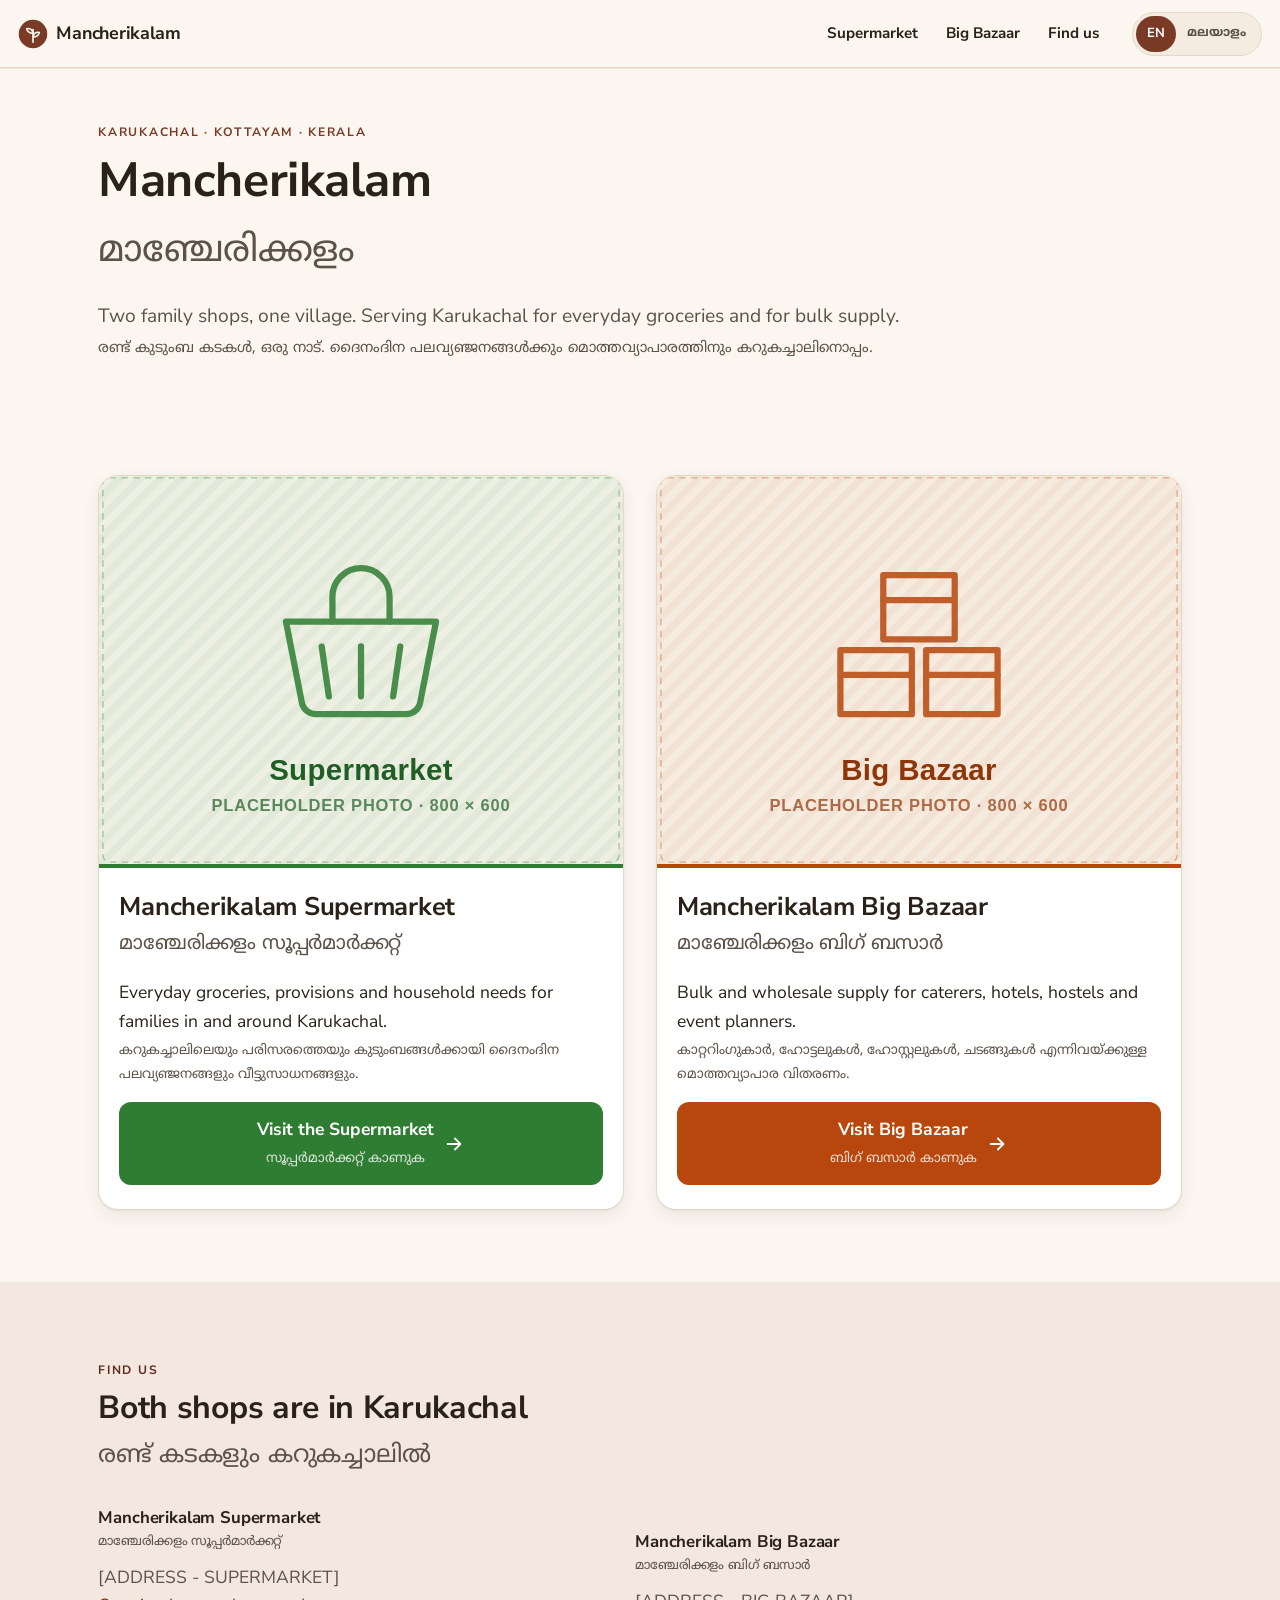
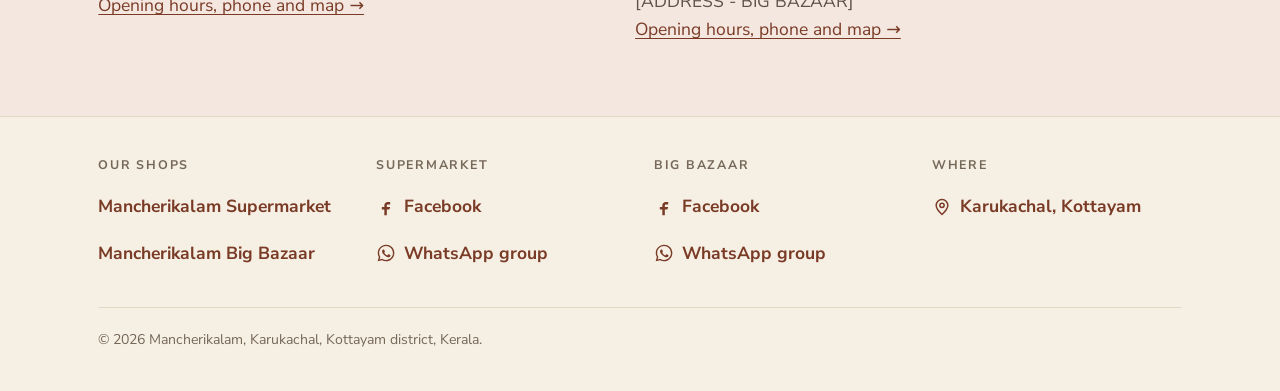
==== index.html @ 2af41582 "Initial commit: Mancherikalam shop website Co-Authored-By: Claude Opus 5.5 <noreply@anthropic.com>" ====
<!DOCTYPE html>
<html lang="en" data-lang="en" data-shop="family">

<head>
  <meta charset="UTF-8">
  <meta name="viewport" content="width=device-width, initial-scale=1">

  <title>Mancherikalam — Supermarket &amp; Big Bazaar, Karukachal, Kottayam</title>
  <meta name="description"
    content="Two family-run shops in Karukachal, Kottayam district, Kerala. Mancherikalam Supermarket for everyday groceries and household needs; Mancherikalam Big Bazaar for bulk and wholesale supply to caterers, hotels and events.">

  <link rel="canonical" href="https://jakee4488.github.io/mancherikalam/">

  <meta property="og:type" content="website">
  <meta property="og:site_name" content="Mancherikalam">
  <meta property="og:locale" content="en_IN">
  <meta property="og:locale:alternate" content="ml_IN">
  <meta property="og:title" content="Mancherikalam — Supermarket &amp; Big Bazaar, Karukachal">
  <meta property="og:description"
    content="Two family-run shops in Karukachal, Kottayam district, Kerala. Groceries and household retail, plus bulk and wholesale supply.">
  <meta property="og:url" content="https://jakee4488.github.io/mancherikalam/">
  <meta property="og:image" content="https://jakee4488.github.io/mancherikalam/assets/img/og-home.png">
  <meta property="og:image:width" content="1200">
  <meta property="og:image:height" content="630">
  <meta property="og:image:alt" content="Mancherikalam — two family shops in Karukachal">

  <meta name="twitter:card" content="summary_large_image">
  <meta name="twitter:title" content="Mancherikalam — Supermarket &amp; Big Bazaar, Karukachal">
  <meta name="twitter:description"
    content="Two family-run shops in Karukachal, Kottayam district, Kerala.">
  <meta name="twitter:image" content="https://jakee4488.github.io/mancherikalam/assets/img/og-home.png">

  <meta name="theme-color" content="#7a3b26">

  <link rel="icon" href="assets/img/favicon.svg" type="image/svg+xml">
  <link rel="apple-touch-icon" href="assets/img/apple-touch-icon.png">

  <link rel="preconnect" href="https://fonts.googleapis.com">
  <link rel="preconnect" href="https://fonts.gstatic.com" crossorigin>
  <link rel="stylesheet"
    href="https://fonts.googleapis.com/css2?family=Noto+Sans+Malayalam:wght@400&family=Nunito+Sans:wght@400;700&display=swap">

  <link rel="stylesheet" href="assets/css/styles.css">

  <!-- Apply the stored language before first paint so the bilingual order
       never visibly flips. -->
  <script>
    (function () {
      try {
        var stored = window.localStorage.getItem("mk-lang");
        if (stored === "ml" || stored === "en") {
          document.documentElement.setAttribute("data-lang", stored);
        }
      } catch (error) { /* storage unavailable */ }
    })();
  </script>

  <script type="application/ld+json">
  {
    "@context": "https://schema.org",
    "@type": "Organization",
    "@id": "https://jakee4488.github.io/mancherikalam/#organization",
    "name": "Mancherikalam",
    "url": "https://jakee4488.github.io/mancherikalam/",
    "logo": "https://jakee4488.github.io/mancherikalam/assets/img/apple-touch-icon.png",
    "image": "https://jakee4488.github.io/mancherikalam/assets/img/og-home.png",
    "description": "Two family-run shops in Karukachal, Kottayam district, Kerala: a supermarket for everyday groceries and a wholesale store for bulk supply.",
    "address": {
      "@type": "PostalAddress",
      "addressLocality": "Karukachal",
      "addressRegion": "Kerala",
      "postalCode": "[PINCODE]",
      "addressCountry": "IN"
    },
    "subOrganization": [
      { "@id": "https://jakee4488.github.io/mancherikalam/supermarket/#store" },
      { "@id": "https://jakee4488.github.io/mancherikalam/big-bazaar/#store" }
    ]
  }
  </script>
</head>

<body>
  <a class="skip" href="#shops">Skip to the shops</a>

  <!-- Icon sprite. Defined once, referenced with <use> so the WhatsApp and
       Facebook marks cost one definition each instead of one per button. -->
  <svg width="0" height="0" style="position:absolute" aria-hidden="true" focusable="false">
    <symbol id="i-wa" viewBox="0 0 24 24">
      <path fill="currentColor"
        d="M12.04 2c-5.5 0-9.96 4.46-9.96 9.96 0 1.76.46 3.45 1.33 4.95L2 22l5.22-1.37a9.9 9.9 0 0 0 4.82 1.23h.01c5.5 0 9.96-4.46 9.96-9.96 0-2.66-1.04-5.16-2.92-7.04A9.88 9.88 0 0 0 12.04 2m0 1.67c2.22 0 4.3.86 5.87 2.43a8.24 8.24 0 0 1 2.43 5.87c0 4.58-3.72 8.3-8.3 8.3a8.26 8.26 0 0 1-4.21-1.15l-.3-.18-3.1.81.83-3.02-.2-.31a8.23 8.23 0 0 1-1.27-4.44c0-4.58 3.72-8.3 8.25-8.3m-3.2 4.1c-.17 0-.44.06-.67.31-.23.25-.87.85-.87 2.07s.89 2.4 1.02 2.57c.12.17 1.75 2.67 4.24 3.74.59.26 1.05.41 1.41.52.6.19 1.14.16 1.57.1.48-.07 1.47-.6 1.68-1.18.2-.58.2-1.08.14-1.18-.06-.1-.23-.17-.48-.29-.25-.12-1.47-.72-1.7-.81-.23-.08-.39-.12-.56.13-.17.25-.64.8-.78.97-.15.17-.29.19-.54.06-.25-.12-1.05-.38-2-1.23-.74-.66-1.24-1.47-1.38-1.72-.15-.25-.02-.38.11-.5.11-.11.25-.29.37-.44.13-.14.17-.25.25-.41.09-.17.04-.31-.02-.44-.06-.12-.56-1.35-.77-1.85-.2-.48-.4-.42-.56-.42z" />
    </symbol>
    <symbol id="i-fb" viewBox="0 0 24 24">
      <path fill="currentColor"
        d="M14 9h3V6h-3c-2.2 0-4 1.8-4 4v2H7v3h3v7h3v-7h3l1-3h-4v-2a1 1 0 0 1 1-1z" />
    </symbol>
    <symbol id="i-arrow" viewBox="0 0 24 24">
      <path fill="none" stroke="currentColor" stroke-width="2" stroke-linecap="round"
        stroke-linejoin="round" d="M5 12h14M13 6l6 6-6 6" />
    </symbol>
    <symbol id="i-pin" viewBox="0 0 24 24">
      <g fill="none" stroke="currentColor" stroke-width="1.8" stroke-linecap="round"
        stroke-linejoin="round">
        <path d="M12 21s7-6.2 7-11a7 7 0 1 0-14 0c0 4.8 7 11 7 11z" />
        <circle cx="12" cy="10" r="2.6" />
      </g>
    </symbol>
  </svg>

  <header class="topbar">
    <a class="brand" href="./">
      <img src="assets/img/logo-mancherikalam.svg" width="40" height="40" alt="">
      <span class="brand-text">Mancherikalam</span>
    </a>

    <div class="topbar-end">
      <div class="lang" role="group" aria-label="Language / ഭാഷ">
        <button class="lang-btn" type="button" data-lang-set="en" aria-pressed="true">EN</button>
        <button class="lang-btn" type="button" data-lang-set="ml" lang="ml"
          aria-pressed="false">മലയാളം</button>
      </div>

      <button class="nav-toggle" id="nav-toggle" type="button" aria-expanded="false"
        aria-controls="nav" aria-label="Menu">
        <span></span><span></span><span></span>
      </button>
    </div>

    <nav class="nav" id="nav" aria-label="Primary">
      <a href="supermarket/">Supermarket</a>
      <a href="big-bazaar/">Big Bazaar</a>
      <a href="#visit">Find us</a>
    </nav>
  </header>

  <main>
    <section class="hero">
      <div class="shell">
        <p class="eyebrow">Karukachal · Kottayam · Kerala</p>

        <h1 class="bi">
          <span class="bi-en">Mancherikalam</span>
          <!-- TODO: verify Malayalam — this is the family name in Malayalam
               script and should be spelled the way the family writes it. -->
          <span class="bi-ml" lang="ml">മാഞ്ചേരിക്കളം</span>
        </h1>

        <div class="bi hero-tagline">
          <span class="bi-en">Two family shops, one village. Serving Karukachal for
            everyday groceries and for bulk supply.</span>
          <!-- TODO: verify Malayalam -->
          <span class="bi-ml" lang="ml">രണ്ട് കുടുംബ കടകൾ, ഒരു നാട്. ദൈനംദിന
            പലവ്യഞ്ജനങ്ങൾക്കും മൊത്തവ്യാപാരത്തിനും കറുകച്ചാലിനൊപ്പം.</span>
        </div>
      </div>
    </section>

    <section id="shops" class="shell" aria-labelledby="shops-head">
      <h2 id="shops-head" class="visually-hidden">Choose a shop</h2>

      <div class="chooser">
        <article class="shop-card shop-card--supermarket">
          <img src="assets/img/card-supermarket.svg" width="800" height="600" loading="lazy"
            decoding="async"
            alt="Placeholder artwork for Mancherikalam Supermarket — a shopping basket on a green ground">

          <div class="shop-card-body">
            <h2 class="bi">
              <span class="bi-en">Mancherikalam Supermarket</span>
              <!-- TODO: verify Malayalam -->
              <span class="bi-ml" lang="ml">മാഞ്ചേരിക്കളം സൂപ്പർമാർക്കറ്റ്</span>
            </h2>

            <div class="bi">
              <span class="bi-en">Everyday groceries, provisions and household needs for
                families in and around Karukachal.</span>
              <!-- TODO: verify Malayalam -->
              <span class="bi-ml" lang="ml">കറുകച്ചാലിലെയും പരിസരത്തെയും കുടുംബങ്ങൾക്കായി
                ദൈനംദിന പലവ്യഞ്ജനങ്ങളും വീട്ടുസാധനങ്ങളും.</span>
            </div>

            <a class="btn btn--primary btn--block" href="supermarket/">
              <span class="bi">
                <span class="bi-en">Visit the Supermarket</span>
                <!-- TODO: verify Malayalam -->
                <span class="bi-ml" lang="ml">സൂപ്പർമാർക്കറ്റ് കാണുക</span>
              </span>
              <svg aria-hidden="true" focusable="false"><use href="#i-arrow" /></svg>
            </a>
          </div>
        </article>

        <article class="shop-card shop-card--big-bazaar">
          <img src="assets/img/card-big-bazaar.svg" width="800" height="600" loading="lazy"
            decoding="async"
            alt="Placeholder artwork for Mancherikalam Big Bazaar — stacked bulk crates on an orange ground">

          <div class="shop-card-body">
            <h2 class="bi">
              <span class="bi-en">Mancherikalam Big Bazaar</span>
              <!-- TODO: verify Malayalam -->
              <span class="bi-ml" lang="ml">മാഞ്ചേരിക്കളം ബിഗ് ബസാർ</span>
            </h2>

            <div class="bi">
              <span class="bi-en">Bulk and wholesale supply for caterers, hotels, hostels
                and event planners.</span>
              <!-- TODO: verify Malayalam -->
              <span class="bi-ml" lang="ml">കാറ്ററിംഗുകാർ, ഹോട്ടലുകൾ, ഹോസ്റ്റലുകൾ,
                ചടങ്ങുകൾ എന്നിവയ്ക്കുള്ള മൊത്തവ്യാപാര വിതരണം.</span>
            </div>

            <a class="btn btn--primary btn--block" href="big-bazaar/">
              <span class="bi">
                <span class="bi-en">Visit Big Bazaar</span>
                <!-- TODO: verify Malayalam -->
                <span class="bi-ml" lang="ml">ബിഗ് ബസാർ കാണുക</span>
              </span>
              <svg aria-hidden="true" focusable="false"><use href="#i-arrow" /></svg>
            </a>
          </div>
        </article>
      </div>
    </section>

    <section id="visit" class="section section--wash" aria-labelledby="visit-head">
      <div class="shell">
        <div class="section-head">
          <p class="eyebrow">Find us</p>
          <h2 id="visit-head" class="bi">
            <span class="bi-en">Both shops are in Karukachal</span>
            <!-- TODO: verify Malayalam -->
            <span class="bi-ml" lang="ml">രണ്ട് കടകളും കറുകച്ചാലിൽ</span>
          </h2>
        </div>

        <div class="visit">
          <div class="visit-block">
            <h3 class="bi">
              <span class="bi-en">Mancherikalam Supermarket</span>
              <!-- TODO: verify Malayalam -->
              <span class="bi-ml" lang="ml">മാഞ്ചേരിക്കളം സൂപ്പർമാർക്കറ്റ്</span>
            </h3>
            <address class="address">[ADDRESS - SUPERMARKET]</address>
            <p><a href="supermarket/#visit">Opening hours, phone and map →</a></p>
          </div>

          <div class="visit-block">
            <h3 class="bi">
              <span class="bi-en">Mancherikalam Big Bazaar</span>
              <!-- TODO: verify Malayalam -->
              <span class="bi-ml" lang="ml">മാഞ്ചേരിക്കളം ബിഗ് ബസാർ</span>
            </h3>
            <address class="address">[ADDRESS - BIG BAZAAR]</address>
            <p><a href="big-bazaar/#visit">Opening hours, phone and map →</a></p>
          </div>
        </div>
      </div>
    </section>
  </main>

  <footer class="site-footer">
    <div class="shell">
      <div class="footer-grid">
        <div class="footer-col">
          <h2>Our shops</h2>
          <div class="footer-links">
            <a href="supermarket/">Mancherikalam Supermarket</a>
            <a href="big-bazaar/">Mancherikalam Big Bazaar</a>
          </div>
        </div>

        <div class="footer-col">
          <h2>Supermarket</h2>
          <div class="footer-links">
            <a href="[FACEBOOK URL - SUPERMARKET]">
              <svg width="20" height="20" aria-hidden="true" focusable="false"><use href="#i-fb" /></svg>
              Facebook
            </a>
            <a href="[WHATSAPP GROUP LINK - SUPERMARKET]">
              <svg width="20" height="20" aria-hidden="true" focusable="false"><use href="#i-wa" /></svg>
              WhatsApp group
            </a>
          </div>
        </div>

        <div class="footer-col">
          <h2>Big Bazaar</h2>
          <div class="footer-links">
            <a href="[FACEBOOK URL - BIG BAZAAR]">
              <svg width="20" height="20" aria-hidden="true" focusable="false"><use href="#i-fb" /></svg>
              Facebook
            </a>
            <a href="[WHATSAPP GROUP LINK - BIG BAZAAR]">
              <svg width="20" height="20" aria-hidden="true" focusable="false"><use href="#i-wa" /></svg>
              WhatsApp group
            </a>
          </div>
        </div>

        <div class="footer-col">
          <h2>Where</h2>
          <div class="footer-links">
            <a href="#visit">
              <svg width="20" height="20" aria-hidden="true" focusable="false"><use href="#i-pin" /></svg>
              Karukachal, Kottayam
            </a>
          </div>
        </div>
      </div>

      <p class="copyright">© <span id="year">2026</span> Mancherikalam, Karukachal,
        Kottayam district, Kerala.</p>
    </div>
  </footer>

  <!-- Page data. Edit shop details here; edit visible copy in the HTML above. -->
  <script>
    window.PAGE = { shop: "family" };
  </script>
  <script src="assets/js/main.js" defer></script>
</body>

</html>
---- assets/css/styles.css ----
@charset "UTF-8";

/* ============================================================
   Mancherikalam — two family shops, Karukachal, Kottayam
   Direction: a warm paper shopfront. Generous tap targets,
   bilingual by default, readable on a cheap phone in sunlight.

   One stylesheet themes every page. The accent comes from
   data-shop on <html>; the bilingual layout comes from
   data-lang on <html>. No page-specific CSS anywhere.
   ============================================================ */

/* ---- base tokens ---- */

:root {
  --bg: #fbf7f0;
  --bg-soft: #f6efe4;
  --surface: #ffffff;
  --surface-2: #f4ece0;
  --line: #e4d8c6;
  --line-soft: #efe6d8;

  --text: #2a2118;
  --text-dim: #5d5247;
  --muted: #756859;

  --on-accent: #ffffff;
  --whatsapp: #1fa855;

  --radius: 12px;
  --radius-lg: 20px;
  --shell: 1120px;
  --tap: 48px;
  --header-h: 60px;

  --sans: "Nunito Sans", -apple-system, BlinkMacSystemFont, "Segoe UI", Roboto,
    system-ui, sans-serif;
  --ml: "Noto Sans Malayalam", "Nirmala UI", Manjari, Meera, AnjaliOldLipi,
    sans-serif;

  /* Malayalam needs more room: stacked vowel signs and conjunct
     clusters sit above and below the baseline. */
  --ml-size-adj: 1.06;
  --ml-line: 1.85;

  --shadow: 0 1px 2px rgba(42, 33, 24, .06), 0 6px 18px rgba(42, 33, 24, .07);
  --shadow-lift: 0 2px 4px rgba(42, 33, 24, .08), 0 14px 32px rgba(42, 33, 24, .12);
}

/* Per-shop accents. Every pair is contrast-checked against --bg
   and against --on-accent at WCAG AA for normal-size text. */

[data-shop="family"] {
  --accent: #7a3b26;         /* 7.93:1 on --bg */
  --accent-strong: #5d2c1c;
  --accent-wash: #f3e7e0;
  --accent-ring: #a65a3d;
}

[data-shop="supermarket"] {
  --accent: #2f7d32;         /* 4.80:1 on --bg, 5.12:1 under white */
  --accent-strong: #1f5e24;
  --accent-wash: #e8f1e6;
  --accent-ring: #3f9c43;
}

[data-shop="big-bazaar"] {
  --accent: #b8470d;         /* 4.98:1 on --bg, 5.32:1 under white */
  --accent-strong: #8f3609;
  --accent-wash: #f8e9df;
  --accent-ring: #d4650f;
}

@media (prefers-color-scheme: dark) {
  :root {
    --bg: #171310;
    --bg-soft: #1d1814;
    --surface: #211c17;
    --surface-2: #2a231d;
    --line: #3a3129;
    --line-soft: #2d2620;

    --text: #f2ebe1;
    --text-dim: #c0b4a5;
    --muted: #9a8d7e;

    /* In dark mode the accent is a light colour, so ink on top of it
       flips to the page ground instead of white. */
    --on-accent: #171310;
    --whatsapp: #4ddd8a;

    --shadow: 0 1px 2px rgba(0, 0, 0, .4), 0 6px 18px rgba(0, 0, 0, .45);
    --shadow-lift: 0 2px 4px rgba(0, 0, 0, .45), 0 14px 32px rgba(0, 0, 0, .55);
  }

  [data-shop="family"] {
    --accent: #d98d6a;       /* 7.01:1 on --bg */
    --accent-strong: #eda986;
    --accent-wash: #2a1f19;
    --accent-ring: #d98d6a;
  }

  [data-shop="supermarket"] {
    --accent: #6cc46f;       /* 8.58:1 on --bg */
    --accent-strong: #8ad88c;
    --accent-wash: #1a241b;
    --accent-ring: #6cc46f;
  }

  [data-shop="big-bazaar"] {
    --accent: #ff8a3d;       /* 7.87:1 on --bg */
    --accent-strong: #ffa366;
    --accent-wash: #2a1c12;
    --accent-ring: #ff8a3d;
  }
}

/* ---- reset ---- */

*,
*::before,
*::after {
  box-sizing: border-box;
}

html {
  scroll-behavior: smooth;
  /* Keep anchor targets clear of the sticky header. */
  scroll-padding-top: calc(var(--header-h) + 12px);
  -webkit-text-size-adjust: 100%;
}

body {
  margin: 0;
  background: var(--bg);
  color: var(--text);
  font-family: var(--sans);
  font-size: 17px;
  line-height: 1.65;
  -webkit-font-smoothing: antialiased;
  /* Long Malayalam compounds must never push the page sideways. */
  overflow-wrap: break-word;
}

img,
svg,
iframe {
  display: block;
  max-width: 100%;
}

img {
  height: auto;
}

a {
  color: var(--accent);
  text-decoration-thickness: .08em;
  text-underline-offset: .18em;
}

a:hover {
  color: var(--accent-strong);
}

h1,
h2,
h3 {
  line-height: 1.25;
  margin: 0;
  font-weight: 700;
  letter-spacing: -.01em;
}

p {
  margin: 0 0 1rem;
}

p:last-child {
  margin-bottom: 0;
}

ul {
  margin: 0;
  padding: 0;
  list-style: none;
}

button {
  font: inherit;
  color: inherit;
}

/* ---- focus ---- */

:focus-visible {
  outline: 3px solid var(--accent-ring);
  outline-offset: 2px;
  border-radius: 4px;
}

.skip {
  position: absolute;
  left: -9999px;
  top: 0;
}

.skip:focus {
  left: 8px;
  top: 8px;
  z-index: 60;
  padding: .7rem 1rem;
  background: var(--accent);
  color: var(--on-accent);
  border-radius: var(--radius);
  font-weight: 700;
  text-decoration: none;
}

.visually-hidden {
  position: absolute;
  width: 1px;
  height: 1px;
  margin: -1px;
  padding: 0;
  overflow: hidden;
  clip: rect(0 0 0 0);
  white-space: nowrap;
  border: 0;
}

/* ============================================================
   Bilingual pairs

   Markup is always English-then-Malayalam so the page reads
   correctly with CSS and JS switched off. data-lang only
   reorders and resizes — nothing is ever hidden.
   ============================================================ */

.bi {
  display: flex;
  flex-direction: column;
  gap: .18em;
}

.bi > * {
  margin: 0;
  min-width: 0;
}

.bi-ml {
  font-family: var(--ml);
  line-height: var(--ml-line);
  /* Only the 400 weight of Noto Sans Malayalam is loaded. Inheriting 700
     from a heading would make the browser synthesise bold, which smears
     the script's conjuncts and vowel signs. */
  font-weight: 400;
}

/* English leads (default) */

[data-lang="en"] .bi-en {
  order: 1;
}

[data-lang="en"] .bi-ml {
  order: 2;
  font-size: .76em;
  font-weight: 400;
  color: var(--text-dim);
}

/* Malayalam leads */

[data-lang="ml"] .bi-ml {
  order: 1;
  font-size: calc(1em * var(--ml-size-adj));
  font-weight: 400;
  color: inherit;
}

[data-lang="ml"] .bi-en {
  order: 2;
  font-size: .76em;
  font-weight: 400;
  color: var(--text-dim);
}

/* Paragraph pairs need real spacing between the two blocks. */

.bi--prose {
  gap: .85rem;
}

[data-lang="en"] .bi--prose .bi-ml,
[data-lang="ml"] .bi--prose .bi-en {
  font-size: .95em;
  font-weight: 400;
  padding-left: .9rem;
  border-left: 3px solid var(--line);
}

/* Inside a filled button the secondary line must stay legible,
   so it keeps the button's own ink rather than --text-dim. */

[data-lang="en"] .btn .bi-ml,
[data-lang="ml"] .btn .bi-en {
  color: inherit;
  opacity: .82;
}

/* ---- layout ---- */

.shell {
  width: 100%;
  max-width: var(--shell);
  margin-inline: auto;
  padding-inline: 1.15rem;
}

.section {
  padding-block: 3rem;
}

.section--wash {
  background: var(--accent-wash);
}

.section--soft {
  background: var(--bg-soft);
}

/* --accent is tuned for contrast against --bg and against --on-accent. On
   --accent-wash it lands at 4.43:1 for the supermarket green, just under
   AA, so accent-coloured TEXT on a wash uses the darker --accent-strong.
   Icons and borders on a wash are non-text and keep --accent. */

.section--wash .eyebrow {
  color: var(--accent-strong);
}

.section-head {
  margin-bottom: 1.75rem;
}

.section-head h2 {
  font-size: clamp(1.45rem, 5.5vw, 2rem);
}

.eyebrow {
  display: inline-block;
  margin-bottom: .5rem;
  font-size: .76rem;
  font-weight: 700;
  letter-spacing: .14em;
  text-transform: uppercase;
  color: var(--accent);
}

/* ---- header ---- */

.topbar {
  position: sticky;
  top: 0;
  z-index: 40;
  min-height: var(--header-h);
  display: flex;
  align-items: center;
  gap: .6rem;
  padding: .45rem 1.15rem;
  background: var(--bg);
  border-bottom: 1px solid var(--line);
  box-shadow: 0 1px 0 var(--line-soft);
}

.brand {
  display: flex;
  align-items: center;
  gap: .5rem;
  min-width: 0;
  color: var(--text);
  text-decoration: none;
  font-weight: 700;
  font-size: clamp(.98rem, 4vw, 1.12rem);
  letter-spacing: -.015em;
}

.brand img {
  width: 30px;
  height: 30px;
  flex: none;
  border-radius: 50%;
}

.brand-text {
  overflow: hidden;
  text-overflow: ellipsis;
  white-space: nowrap;
}

.brand-sub {
  display: block;
  font-size: .68em;
  font-weight: 700;
  color: var(--accent);
  letter-spacing: .02em;
  line-height: 1.2;
}

.topbar-end {
  display: flex;
  align-items: center;
  gap: .5rem;
  margin-left: auto;
}

/* ---- language toggle ---- */

.lang {
  display: flex;
  flex: none;
  padding: 3px;
  background: var(--surface-2);
  border: 1px solid var(--line);
  border-radius: 999px;
}

.lang-btn {
  min-height: 36px;
  padding: 0 .7rem;
  background: none;
  border: 0;
  border-radius: 999px;
  font-size: .82rem;
  font-weight: 700;
  color: var(--text-dim);
  cursor: pointer;
  white-space: nowrap;
}

.lang-btn[lang="ml"] {
  font-family: var(--ml);
  font-size: .78rem;
}

.lang-btn[aria-pressed="true"] {
  background: var(--accent);
  color: var(--on-accent);
}

/* ---- nav ---- */

.nav-toggle {
  display: grid;
  place-content: center;
  gap: 4px;
  width: var(--tap);
  height: var(--tap);
  flex: none;
  padding: 0;
  background: none;
  border: 1px solid var(--line);
  border-radius: var(--radius);
  cursor: pointer;
}

.nav-toggle span {
  display: block;
  width: 20px;
  height: 2px;
  background: var(--text);
  border-radius: 2px;
}

.nav {
  position: fixed;
  top: var(--header-h);
  left: 0;
  right: 0;
  z-index: 39;
  display: none;
  flex-direction: column;
  padding: .5rem 1.15rem 1rem;
  background: var(--bg);
  border-bottom: 1px solid var(--line);
  box-shadow: var(--shadow);
}

.nav.is-open {
  display: flex;
}

.nav a {
  display: flex;
  align-items: center;
  min-height: var(--tap);
  padding: .4rem .2rem;
  border-bottom: 1px solid var(--line-soft);
  color: var(--text);
  font-weight: 700;
  text-decoration: none;
}

.nav a:last-child {
  border-bottom: 0;
}

.nav a:hover {
  color: var(--accent);
}

/* ---- buttons ---- */

.btn {
  display: inline-flex;
  align-items: center;
  justify-content: center;
  gap: .6rem;
  min-height: var(--tap);
  padding: .7rem 1.25rem;
  border: 2px solid transparent;
  border-radius: var(--radius);
  font-weight: 700;
  text-align: center;
  text-decoration: none;
  cursor: pointer;
  transition: transform .12s ease, background-color .12s ease;
}

.btn:active {
  transform: translateY(1px);
}

.btn svg {
  flex: none;
  width: 22px;
  height: 22px;
}

.btn--primary {
  background: var(--accent);
  color: var(--on-accent);
}

.btn--primary:hover {
  background: var(--accent-strong);
  color: var(--on-accent);
}

.btn--ghost {
  background: var(--surface);
  border-color: var(--line);
  color: var(--text);
}

.btn--ghost:hover {
  border-color: var(--accent);
  color: var(--accent);
}

.btn--block {
  width: 100%;
}

.btn-stack {
  display: flex;
  flex-direction: column;
  gap: .7rem;
  margin-top: 1.5rem;
}

/* A control whose underlying value in window.PAGE is still a [PLACEHOLDER]
   is flagged by main.js rather than left to produce a dead tap. All of this
   disappears by itself the moment the real numbers and URLs are filled in. */

[data-placeholder] {
  border-style: dashed !important;
  border-color: var(--accent) !important;
  background: var(--accent-wash) !important;
  color: var(--accent-strong) !important;
  cursor: not-allowed;
}

[data-placeholder]::after {
  content: " — number not added yet";
  font-size: .78em;
  font-weight: 700;
  opacity: .85;
}

.map-load[data-placeholder]::after {
  content: " — map link not added yet";
}

/* The sticky bar is two buttons across a 375px phone, with no room for the
   explanation; the same warning is already on the hero CTA above. */

.actionbar [data-placeholder]::after {
  content: none;
}

/* ---- hero ---- */

.hero {
  padding-block: 1.75rem 2.5rem;
}

.hero-media {
  margin-bottom: 1.5rem;
  border-radius: var(--radius-lg);
  overflow: hidden;
  box-shadow: var(--shadow);
}

.hero-media img {
  width: 100%;
  aspect-ratio: 16 / 9;
  object-fit: cover;
}

.hero h1 {
  font-size: clamp(1.8rem, 7.5vw, 3rem);
}

.hero-tagline {
  margin-top: .9rem;
  font-size: clamp(1.02rem, 4.2vw, 1.2rem);
  color: var(--text-dim);
  font-weight: 400;
}

.hero-aside {
  display: flex;
  flex-wrap: wrap;
  gap: .4rem 1.4rem;
  margin-top: 1.25rem;
  font-weight: 700;
}

.hero-aside a {
  display: inline-flex;
  align-items: center;
  gap: .4rem;
  min-height: 44px;
  text-decoration: none;
}

.hero-aside a:hover {
  text-decoration: underline;
}

/* ---- landing: shop chooser ---- */

.chooser {
  display: grid;
  gap: 1.5rem;
  padding-block: 2rem 3rem;
}

.shop-card {
  display: flex;
  flex-direction: column;
  overflow: hidden;
  background: var(--surface);
  border: 1px solid var(--line);
  border-radius: var(--radius-lg);
  box-shadow: var(--shadow);
  transition: transform .15s ease, box-shadow .15s ease;
}

.shop-card:hover {
  transform: translateY(-3px);
  box-shadow: var(--shadow-lift);
}

/* Each card carries its own shop's accent on the family-themed page. */

.shop-card--supermarket {
  --accent: #2f7d32;
  --accent-strong: #1f5e24;
  --accent-wash: #e8f1e6;
  --accent-ring: #3f9c43;
}

.shop-card--big-bazaar {
  --accent: #b8470d;
  --accent-strong: #8f3609;
  --accent-wash: #f8e9df;
  --accent-ring: #d4650f;
}

@media (prefers-color-scheme: dark) {
  .shop-card--supermarket {
    --accent: #6cc46f;
    --accent-strong: #8ad88c;
    --accent-wash: #1a241b;
    --accent-ring: #6cc46f;
  }

  .shop-card--big-bazaar {
    --accent: #ff8a3d;
    --accent-strong: #ffa366;
    --accent-wash: #2a1c12;
    --accent-ring: #ff8a3d;
  }
}

.shop-card img {
  width: 100%;
  aspect-ratio: 4 / 3;
  object-fit: cover;
  border-bottom: 4px solid var(--accent);
}

.shop-card-body {
  display: flex;
  flex: 1;
  flex-direction: column;
  gap: .9rem;
  padding: 1.4rem 1.25rem 1.5rem;
}

.shop-card h2 {
  font-size: clamp(1.3rem, 5vw, 1.6rem);
}

.shop-card p {
  color: var(--text-dim);
}

.shop-card .btn {
  margin-top: auto;
}

/* ---- category grid ---- */

.cats {
  display: grid;
  grid-template-columns: repeat(2, minmax(0, 1fr));
  gap: .85rem;
}

.cat {
  display: flex;
  flex-direction: column;
  align-items: center;
  gap: .6rem;
  min-width: 0;
  padding: 1.15rem .75rem;
  text-align: center;
  background: var(--surface);
  border: 1px solid var(--line);
  border-radius: var(--radius);
}

.cat-icon {
  display: grid;
  place-content: center;
  width: 52px;
  height: 52px;
  flex: none;
  background: var(--accent-wash);
  border-radius: 50%;
  color: var(--accent);
}

.cat-icon svg {
  width: 28px;
  height: 28px;
}

.cat .bi {
  align-items: center;
  font-size: .95rem;
  font-weight: 700;
}

/* ---- for businesses ---- */

.biz {
  padding: 1.6rem 1.25rem;
  background: var(--surface);
  border: 2px solid var(--accent);
  border-radius: var(--radius-lg);
}

.biz h2 {
  font-size: clamp(1.3rem, 5vw, 1.7rem);
}

.biz-lead {
  margin-top: 1rem;
  color: var(--text-dim);
}

.biz-list {
  display: grid;
  gap: .5rem;
  margin: 1.2rem 0 0;
}

.biz-list li {
  display: flex;
  align-items: flex-start;
  gap: .6rem;
  font-weight: 400;
}

.biz-list li::before {
  content: "\2713";
  flex: none;
  color: var(--accent);
  font-weight: 700;
}

/* ---- visit us ---- */

.visit {
  display: grid;
  gap: 1.75rem;
}

.visit-block + .visit-block {
  margin-top: 1.5rem;
}

.visit h3 {
  font-size: 1.05rem;
  margin-bottom: .5rem;
}

.address {
  font-style: normal;
  color: var(--text-dim);
}

.table-wrap {
  overflow-x: auto;
  border: 1px solid var(--line);
  border-radius: var(--radius);
}

table {
  width: 100%;
  border-collapse: collapse;
  font-size: .95rem;
}

caption {
  padding: .75rem 1rem;
  background: var(--surface-2);
  border-bottom: 1px solid var(--line);
  font-weight: 700;
  text-align: left;
}

th,
td {
  padding: .7rem 1rem;
  text-align: left;
  border-bottom: 1px solid var(--line-soft);
}

tbody tr:last-child th,
tbody tr:last-child td {
  border-bottom: 0;
}

th {
  font-weight: 700;
  white-space: nowrap;
}

td {
  color: var(--text-dim);
}

/* ---- map (click to load) ---- */

.map {
  position: relative;
  aspect-ratio: 4 / 3;
  background: var(--surface-2);
  border: 1px solid var(--line);
  border-radius: var(--radius);
  overflow: hidden;
}

.map iframe {
  width: 100%;
  height: 100%;
  border: 0;
}

.map-load {
  position: absolute;
  inset: 0;
  display: flex;
  flex-direction: column;
  align-items: center;
  justify-content: center;
  gap: .5rem;
  width: 100%;
  padding: 1rem;
  background: var(--accent-wash);
  border: 0;
  color: var(--accent-strong);
  font-weight: 700;
  cursor: pointer;
  text-align: center;
}

.map-load svg {
  width: 38px;
  height: 38px;
}

.map-load small {
  font-weight: 400;
  color: var(--text-dim);
}

/* ---- footer ---- */

.site-footer {
  padding-block: 2.5rem;
  background: var(--bg-soft);
  border-top: 1px solid var(--line);
}

.footer-grid {
  display: grid;
  gap: 1.75rem;
}

.footer-col h2 {
  font-size: .78rem;
  font-weight: 700;
  letter-spacing: .14em;
  text-transform: uppercase;
  color: var(--muted);
  margin-bottom: .75rem;
}

.footer-links {
  display: grid;
  gap: .15rem;
}

.footer-links a {
  display: inline-flex;
  align-items: center;
  gap: .5rem;
  min-height: 44px;
  font-weight: 700;
  text-decoration: none;
}

.footer-links a:hover {
  text-decoration: underline;
}

.legal {
  display: grid;
  gap: .3rem;
  font-size: .9rem;
  color: var(--text-dim);
}

.legal dt {
  font-weight: 700;
  color: var(--muted);
  font-size: .76rem;
  letter-spacing: .08em;
  text-transform: uppercase;
}

.legal dd {
  margin: 0 0 .6rem;
}

.copyright {
  margin-top: 2rem;
  padding-top: 1.25rem;
  border-top: 1px solid var(--line);
  font-size: .88rem;
  color: var(--muted);
}

/* ---- sticky action bar (mobile) ---- */

.actionbar {
  position: fixed;
  left: 0;
  right: 0;
  bottom: 0;
  z-index: 45;
  display: grid;
  grid-template-columns: 1fr 1fr;
  gap: .5rem;
  padding: .5rem .75rem calc(.5rem + env(safe-area-inset-bottom, 0px));
  background: var(--bg);
  border-top: 1px solid var(--line);
  box-shadow: 0 -4px 18px rgba(42, 33, 24, .1);
}

.actionbar .btn {
  min-height: 46px;
  padding-inline: .5rem;
  font-size: .95rem;
}

.has-actionbar {
  /* Keep the bar from covering the last of the footer. */
  padding-bottom: calc(var(--tap) + 2.25rem);
}

/* ---- 404 ---- */

.notfound {
  display: flex;
  flex-direction: column;
  align-items: center;
  justify-content: center;
  gap: 1rem;
  min-height: 70vh;
  padding: 2rem 1.15rem;
  text-align: center;
}

.notfound h1 {
  font-size: clamp(2rem, 9vw, 3.25rem);
}

/* ============================================================
   Wider screens
   ============================================================ */

@media (min-width: 600px) {
  .cats {
    grid-template-columns: repeat(3, minmax(0, 1fr));
  }

  .btn-stack {
    flex-direction: row;
    flex-wrap: wrap;
  }

  .btn-stack .btn {
    flex: 1 1 15rem;
  }

  .chooser {
    grid-template-columns: repeat(2, minmax(0, 1fr));
  }

  .footer-grid {
    grid-template-columns: repeat(2, minmax(0, 1fr));
  }
}

@media (min-width: 900px) {
  :root {
    --header-h: 68px;
  }

  body {
    font-size: 17.5px;
  }

  .section {
    padding-block: 4.5rem;
  }

  .cats {
    grid-template-columns: repeat(4, minmax(0, 1fr));
  }

  .visit {
    grid-template-columns: minmax(0, 1fr) minmax(0, 1.1fr);
    align-items: start;
    gap: 2.5rem;
  }

  .footer-grid {
    grid-template-columns: repeat(4, minmax(0, 1fr));
  }

  .hero {
    padding-block: 3rem 4rem;
  }

  .hero-inner {
    display: grid;
    grid-template-columns: minmax(0, 1fr) minmax(0, 1fr);
    align-items: center;
    gap: 3rem;
  }

  .hero-media {
    order: 2;
    margin-bottom: 0;
  }

  .hero-text {
    order: 1;
  }

  .biz {
    padding: 2.5rem 2.25rem;
  }

  .chooser {
    gap: 2rem;
    padding-block: 3rem 4.5rem;
  }
}

/* Above the mobile breakpoint the sticky bar is unnecessary —
   the header CTA and the hero buttons are both in reach. */

@media (min-width: 721px) {
  .actionbar {
    display: none;
  }

  .has-actionbar {
    padding-bottom: 0;
  }
}

/* The hamburger only exists while the nav is collapsed. */

@media (min-width: 721px) {
  .nav-toggle {
    display: none;
  }

  /* In the DOM the nav follows .topbar-end so the mobile drawer can sit
     below the whole bar. On desktop they swap, putting the section links
     next to the brand and the language pill out at the right edge. */

  .nav {
    order: 2;
    margin-left: auto;
    position: static;
    display: flex;
    flex-direction: row;
    align-items: center;
    gap: .35rem;
    padding: 0;
    background: none;
    border: 0;
    box-shadow: none;
  }

  .topbar-end {
    order: 3;
    margin-left: .75rem;
  }

  .nav a {
    min-height: 40px;
    padding: .35rem .7rem;
    border-bottom: 0;
    border-radius: var(--radius);
    font-size: .95rem;
  }

  .nav a:hover {
    background: var(--accent-wash);
  }

  .nav .btn {
    min-height: 42px;
    margin-left: .35rem;
  }
}

/* ---- motion ---- */

@media (prefers-reduced-motion: reduce) {
  html {
    scroll-behavior: auto;
  }

  *,
  *::before,
  *::after {
    animation-duration: .01ms !important;
    animation-iteration-count: 1 !important;
    transition-duration: .01ms !important;
  }
}

/* ---- print ---- */

@media print {
  .topbar,
  .nav,
  .actionbar,
  .map,
  .skip {
    display: none !important;
  }

  body {
    background: #fff;
    color: #000;
  }
}
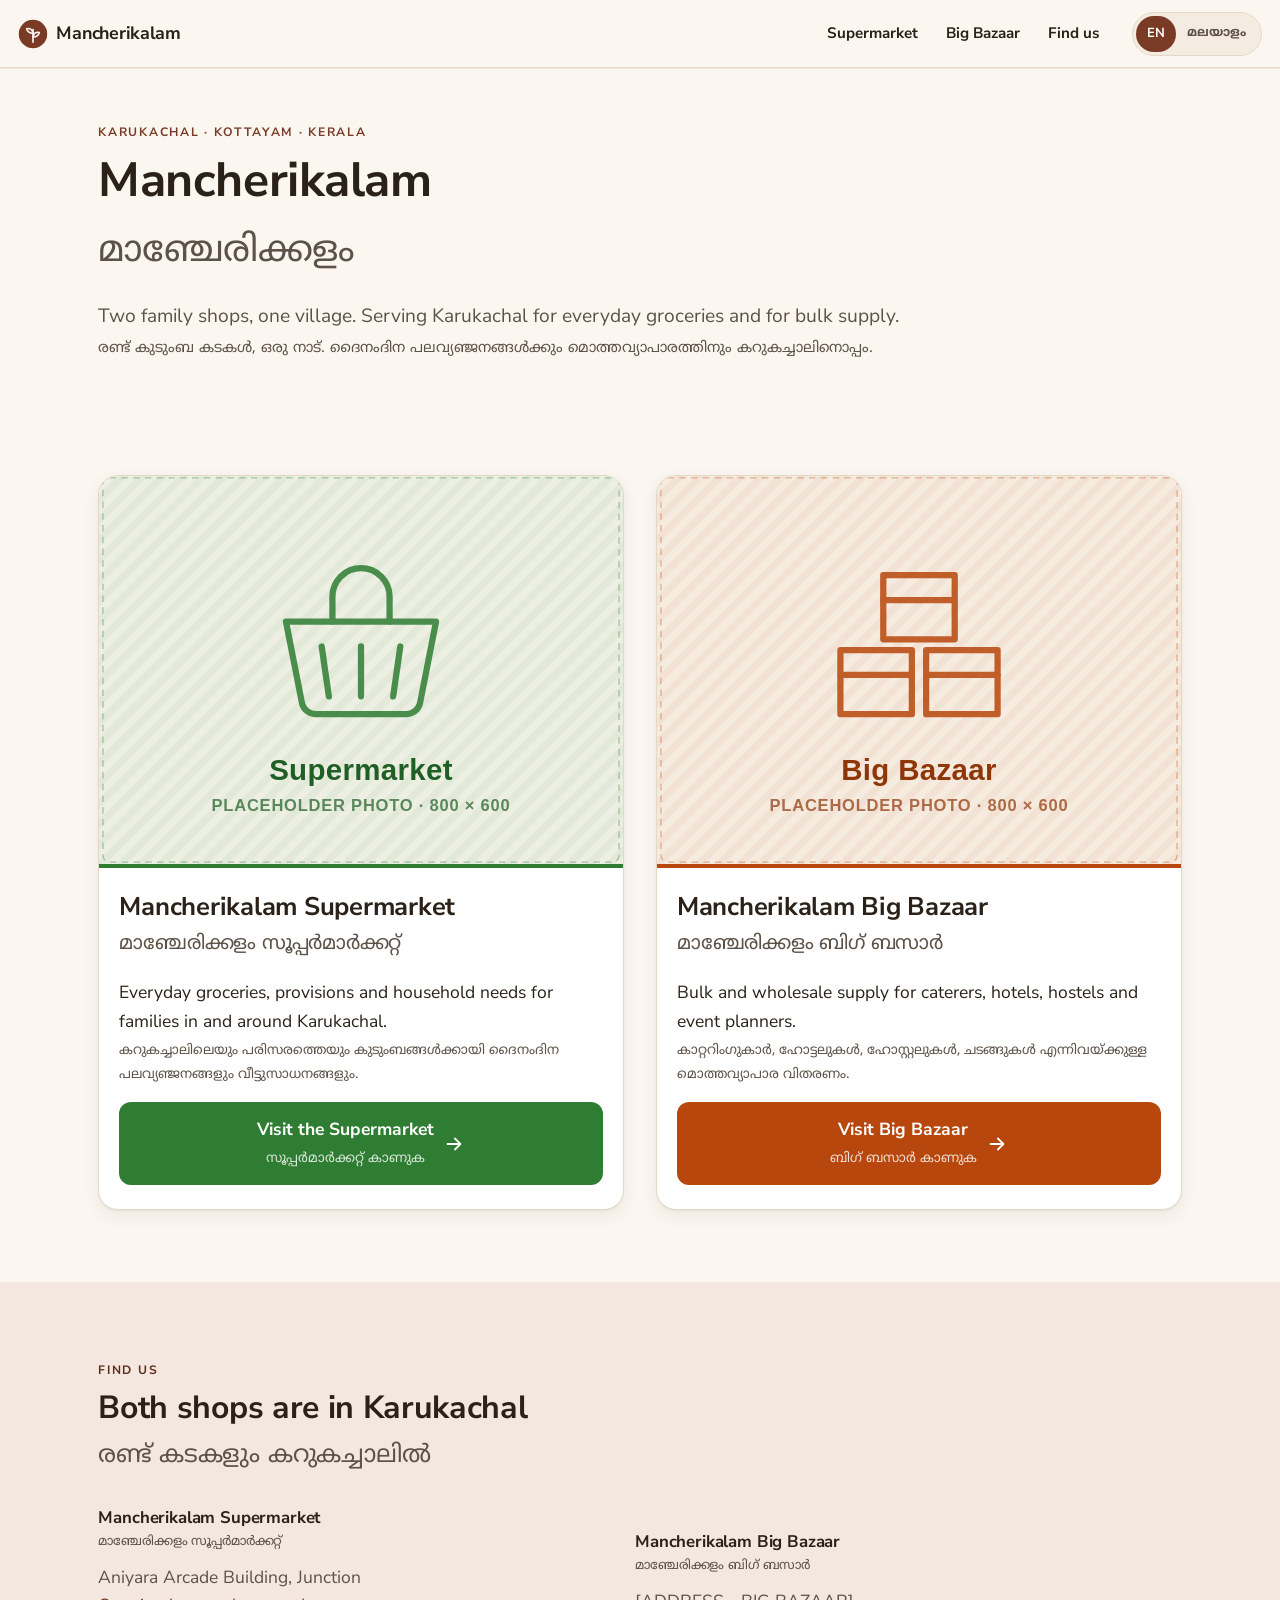
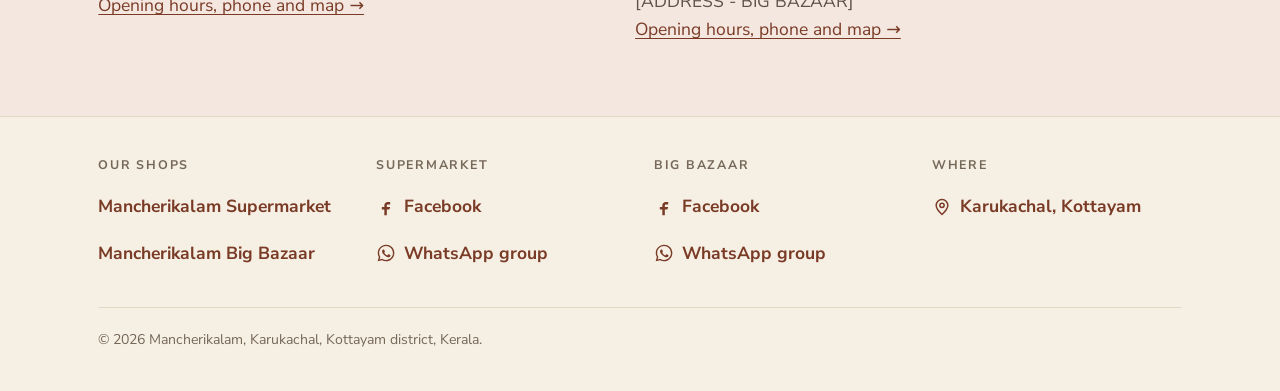
==== commit 5494e737: "Fill in Supermarket contact, address, map and GSTIN details Co-Authored-By: Claude Sonnet 5.5 <norep" ====
--- a/index.html
+++ b/index.html
@@ -9,7 +9,7 @@
   <meta name="description"
     content="Two family-run shops in Karukachal, Kottayam district, Kerala. Mancherikalam Supermarket for everyday groceries and household needs; Mancherikalam Big Bazaar for bulk and wholesale supply to caterers, hotels and events.">
 
-  <link rel="canonical" href="https://jakee4488.github.io/mancherikalam/">
+  <link rel="canonical" href="https://mancherikalam.com/">
 
   <meta property="og:type" content="website">
   <meta property="og:site_name" content="Mancherikalam">
@@ -18,8 +18,8 @@
   <meta property="og:title" content="Mancherikalam — Supermarket &amp; Big Bazaar, Karukachal">
   <meta property="og:description"
     content="Two family-run shops in Karukachal, Kottayam district, Kerala. Groceries and household retail, plus bulk and wholesale supply.">
-  <meta property="og:url" content="https://jakee4488.github.io/mancherikalam/">
-  <meta property="og:image" content="https://jakee4488.github.io/mancherikalam/assets/img/og-home.png">
+  <meta property="og:url" content="https://mancherikalam.com/">
+  <meta property="og:image" content="https://mancherikalam.com/assets/img/og-home.png">
   <meta property="og:image:width" content="1200">
   <meta property="og:image:height" content="630">
   <meta property="og:image:alt" content="Mancherikalam — two family shops in Karukachal">
@@ -28,7 +28,7 @@
   <meta name="twitter:title" content="Mancherikalam — Supermarket &amp; Big Bazaar, Karukachal">
   <meta name="twitter:description"
     content="Two family-run shops in Karukachal, Kottayam district, Kerala.">
-  <meta name="twitter:image" content="https://jakee4488.github.io/mancherikalam/assets/img/og-home.png">
+  <meta name="twitter:image" content="https://mancherikalam.com/assets/img/og-home.png">
 
   <meta name="theme-color" content="#7a3b26">
 
@@ -59,11 +59,11 @@
   {
     "@context": "https://schema.org",
     "@type": "Organization",
-    "@id": "https://jakee4488.github.io/mancherikalam/#organization",
+    "@id": "https://mancherikalam.com/#organization",
     "name": "Mancherikalam",
-    "url": "https://jakee4488.github.io/mancherikalam/",
-    "logo": "https://jakee4488.github.io/mancherikalam/assets/img/apple-touch-icon.png",
-    "image": "https://jakee4488.github.io/mancherikalam/assets/img/og-home.png",
+    "url": "https://mancherikalam.com/",
+    "logo": "https://mancherikalam.com/assets/img/apple-touch-icon.png",
+    "image": "https://mancherikalam.com/assets/img/og-home.png",
     "description": "Two family-run shops in Karukachal, Kottayam district, Kerala: a supermarket for everyday groceries and a wholesale store for bulk supply.",
     "address": {
       "@type": "PostalAddress",
@@ -73,8 +73,8 @@
       "addressCountry": "IN"
     },
     "subOrganization": [
-      { "@id": "https://jakee4488.github.io/mancherikalam/supermarket/#store" },
-      { "@id": "https://jakee4488.github.io/mancherikalam/big-bazaar/#store" }
+      { "@id": "https://mancherikalam.com/supermarket/#store" },
+      { "@id": "https://mancherikalam.com/big-bazaar/#store" }
     ]
   }
   </script>
@@ -241,7 +241,7 @@
               <!-- TODO: verify Malayalam -->
               <span class="bi-ml" lang="ml">മാഞ്ചേരിക്കളം സൂപ്പർമാർക്കറ്റ്</span>
             </h3>
-            <address class="address">[ADDRESS - SUPERMARKET]</address>
+            <address class="address">Aniyara Arcade Building, Junction</address>
             <p><a href="supermarket/#visit">Opening hours, phone and map →</a></p>
           </div>
 
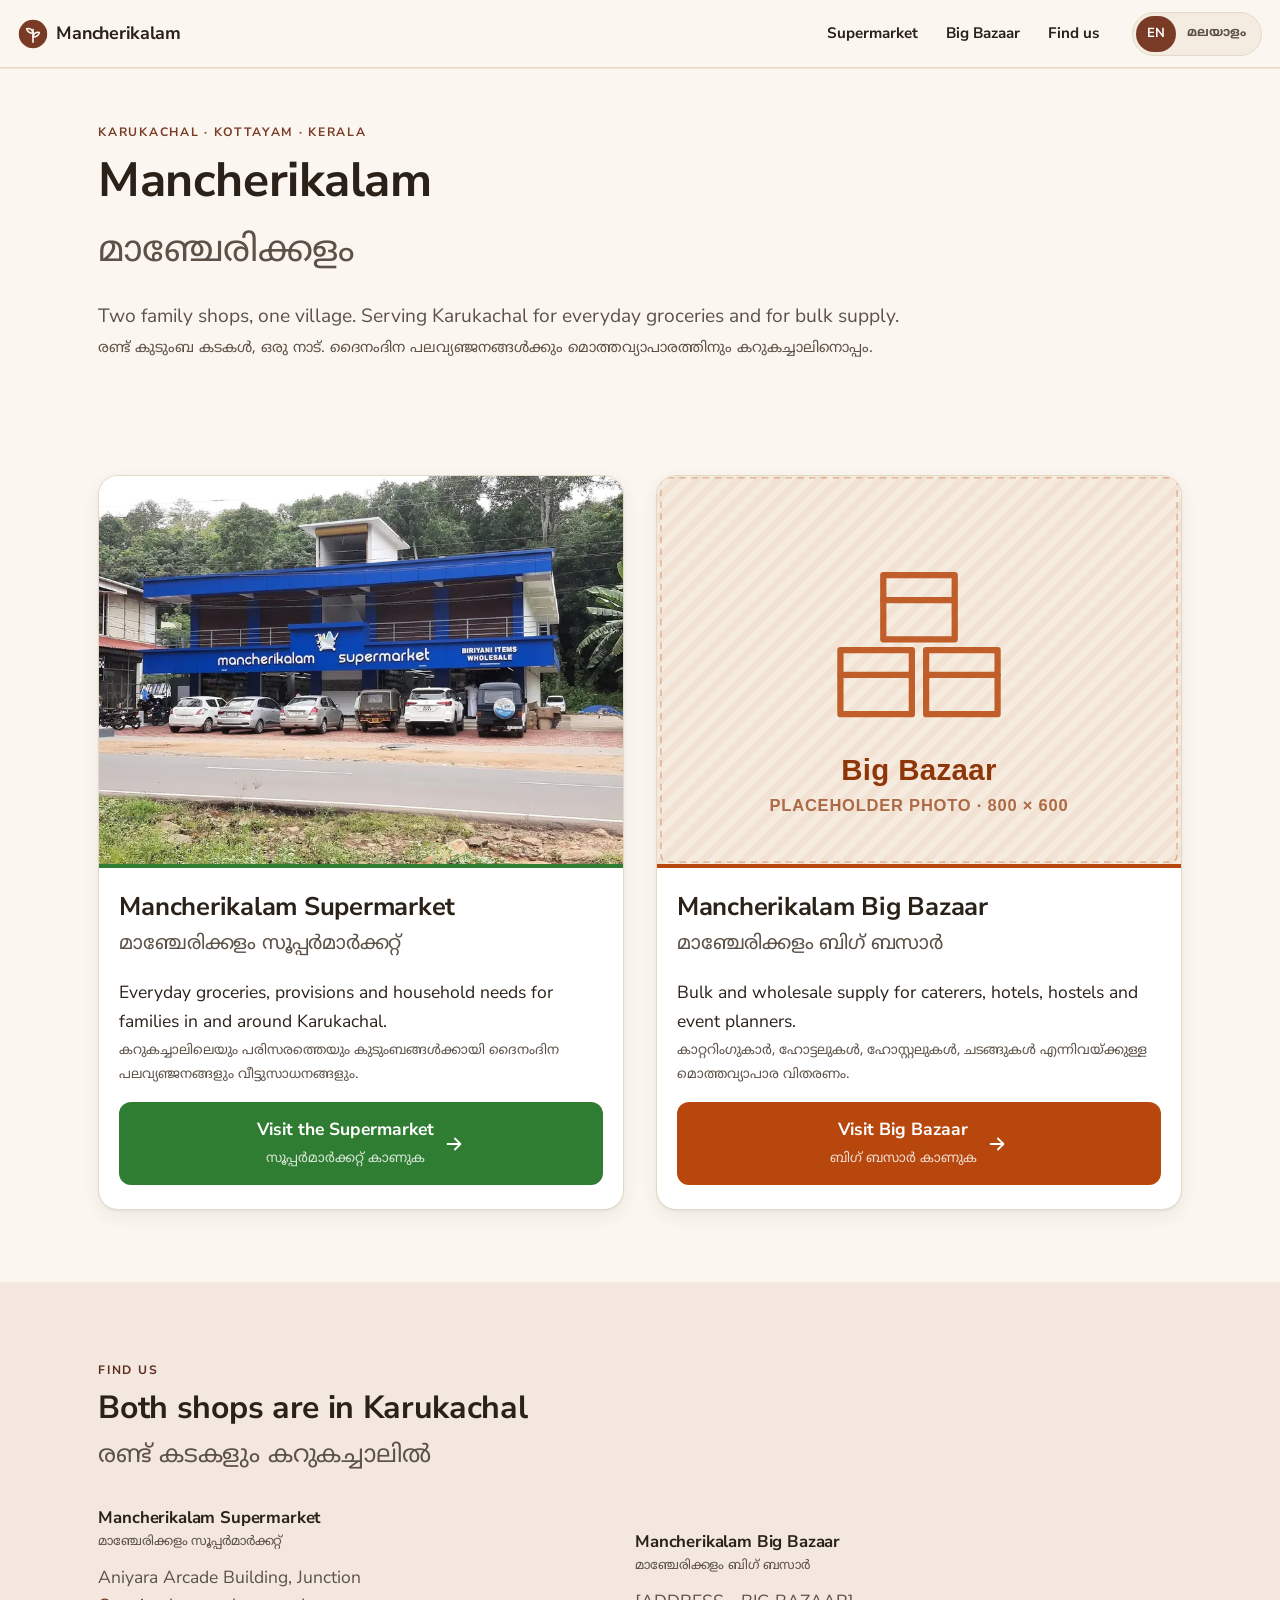
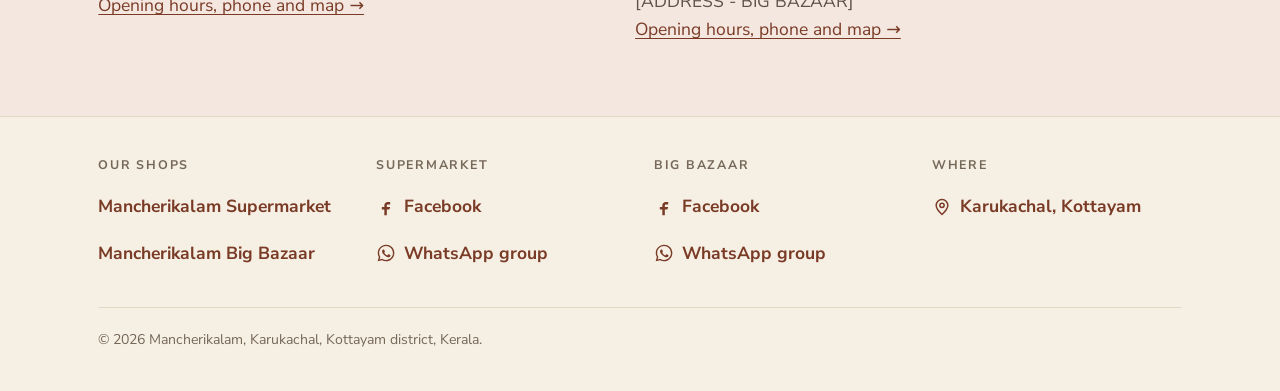
==== commit f02ec3b8: "Add real Supermarket photos: hero, card, share image and gallery Co-Authored-By: Claude Sonnet 5.5 <" ====
--- a/index.html
+++ b/index.html
@@ -160,9 +160,9 @@
 
       <div class="chooser">
         <article class="shop-card shop-card--supermarket">
-          <img src="assets/img/card-supermarket.svg" width="800" height="600" loading="lazy"
+          <img src="assets/img/card-supermarket.webp" width="800" height="600" loading="lazy"
             decoding="async"
-            alt="Placeholder artwork for Mancherikalam Supermarket — a shopping basket on a green ground">
+            alt="The blue Mancherikalam Supermarket building in Karukachal, with parking in front">
 
           <div class="shop-card-body">
             <h2 class="bi">
@@ -273,11 +273,11 @@
         <div class="footer-col">
           <h2>Supermarket</h2>
           <div class="footer-links">
-            <a href="[FACEBOOK URL - SUPERMARKET]">
+            <a href="https://www.facebook.com/mancherikalm.supermarket/">
               <svg width="20" height="20" aria-hidden="true" focusable="false"><use href="#i-fb" /></svg>
               Facebook
             </a>
-            <a href="[WHATSAPP GROUP LINK - SUPERMARKET]">
+            <a href="https://chat.whatsapp.com/GsqXYfEcHeH677uaSO3FXn">
               <svg width="20" height="20" aria-hidden="true" focusable="false"><use href="#i-wa" /></svg>
               WhatsApp group
             </a>
--- a/assets/css/styles.css
+++ b/assets/css/styles.css
@@ -1032,6 +1032,29 @@
   font-size: clamp(2rem, 9vw, 3.25rem);
 }
 
+/* ---- photo gallery ---- */
+
+.gallery {
+  display: grid;
+  grid-template-columns: repeat(2, minmax(0, 1fr));
+  gap: .6rem;
+  margin: 0;
+  padding: 0;
+  list-style: none;
+}
+
+.gallery li {
+  min-width: 0;
+}
+
+.gallery img {
+  width: 100%;
+  aspect-ratio: 1 / 1;
+  object-fit: cover;
+  background: var(--surface);
+  border-radius: var(--radius);
+}
+
 /* ============================================================
    Wider screens
    ============================================================ */
@@ -1039,6 +1062,11 @@
 @media (min-width: 600px) {
   .cats {
     grid-template-columns: repeat(3, minmax(0, 1fr));
+  }
+
+  .gallery {
+    grid-template-columns: repeat(3, minmax(0, 1fr));
+    gap: .85rem;
   }
 
   .btn-stack {
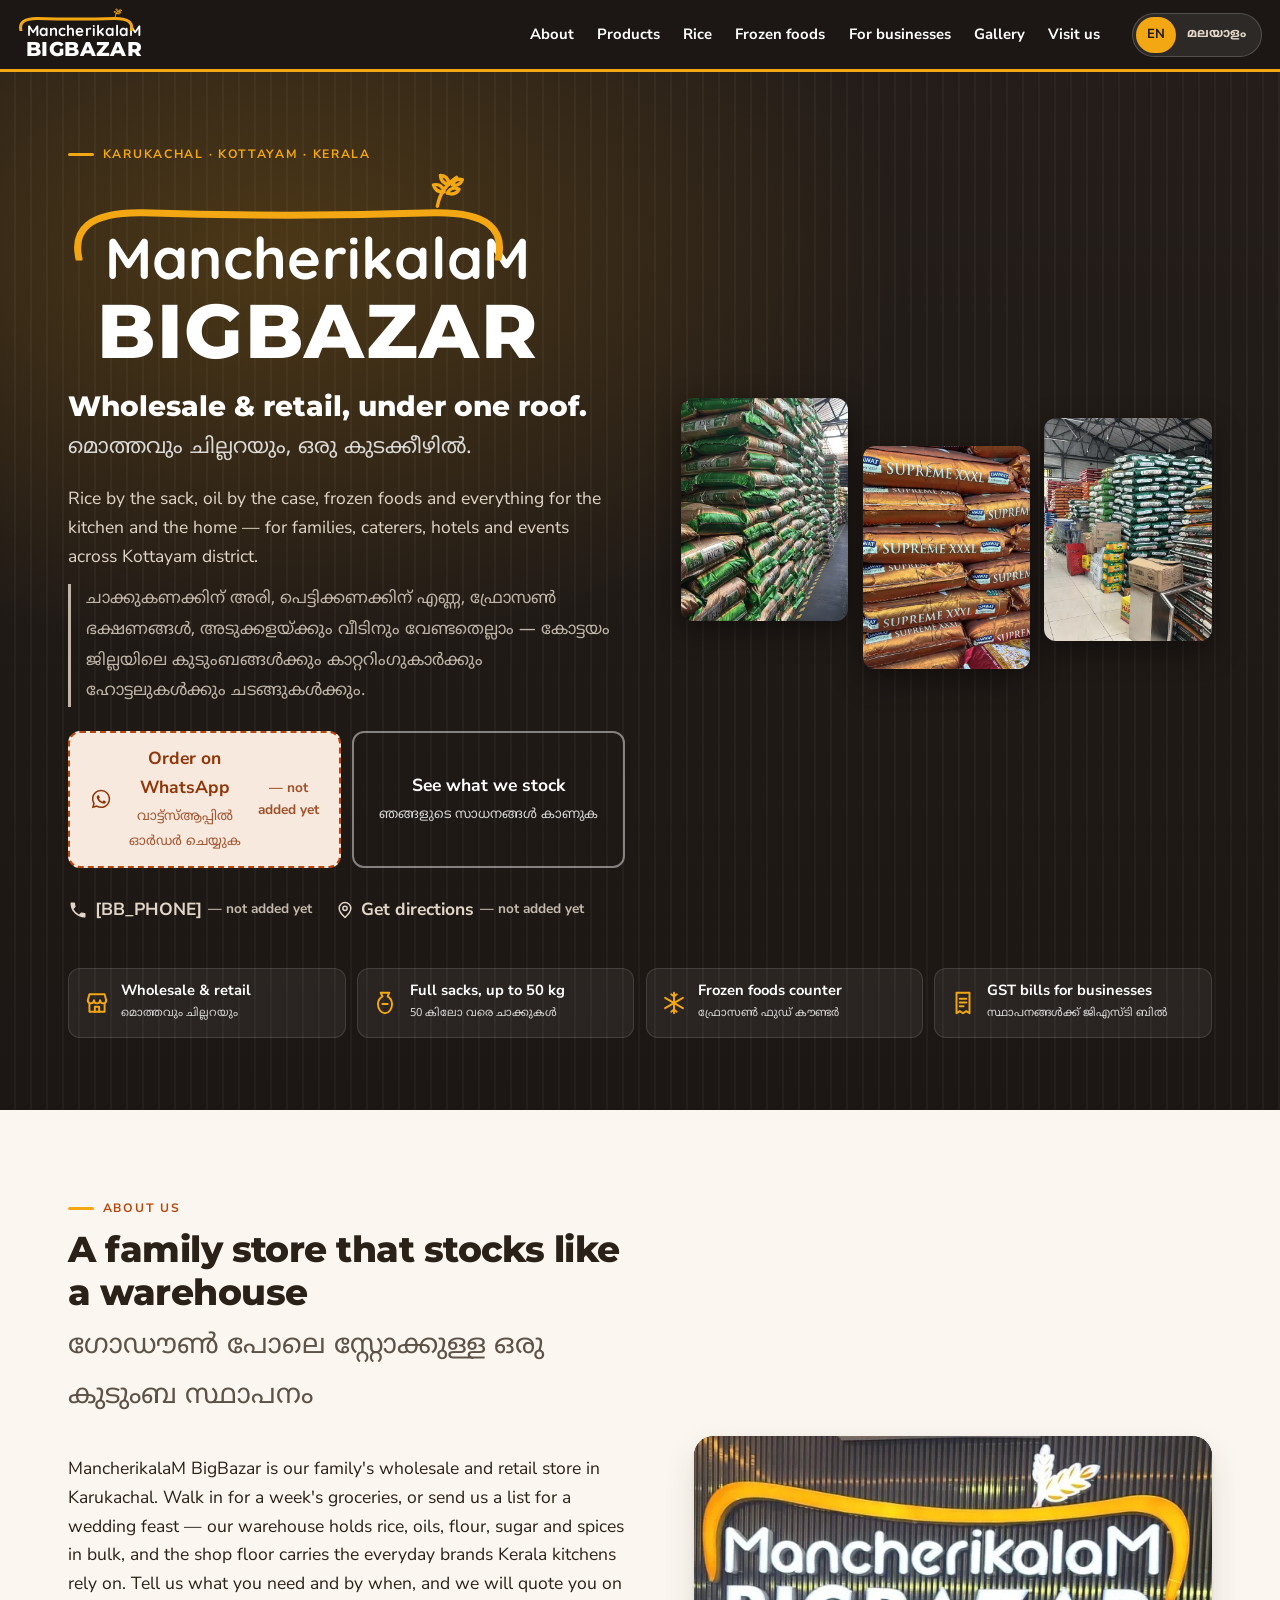
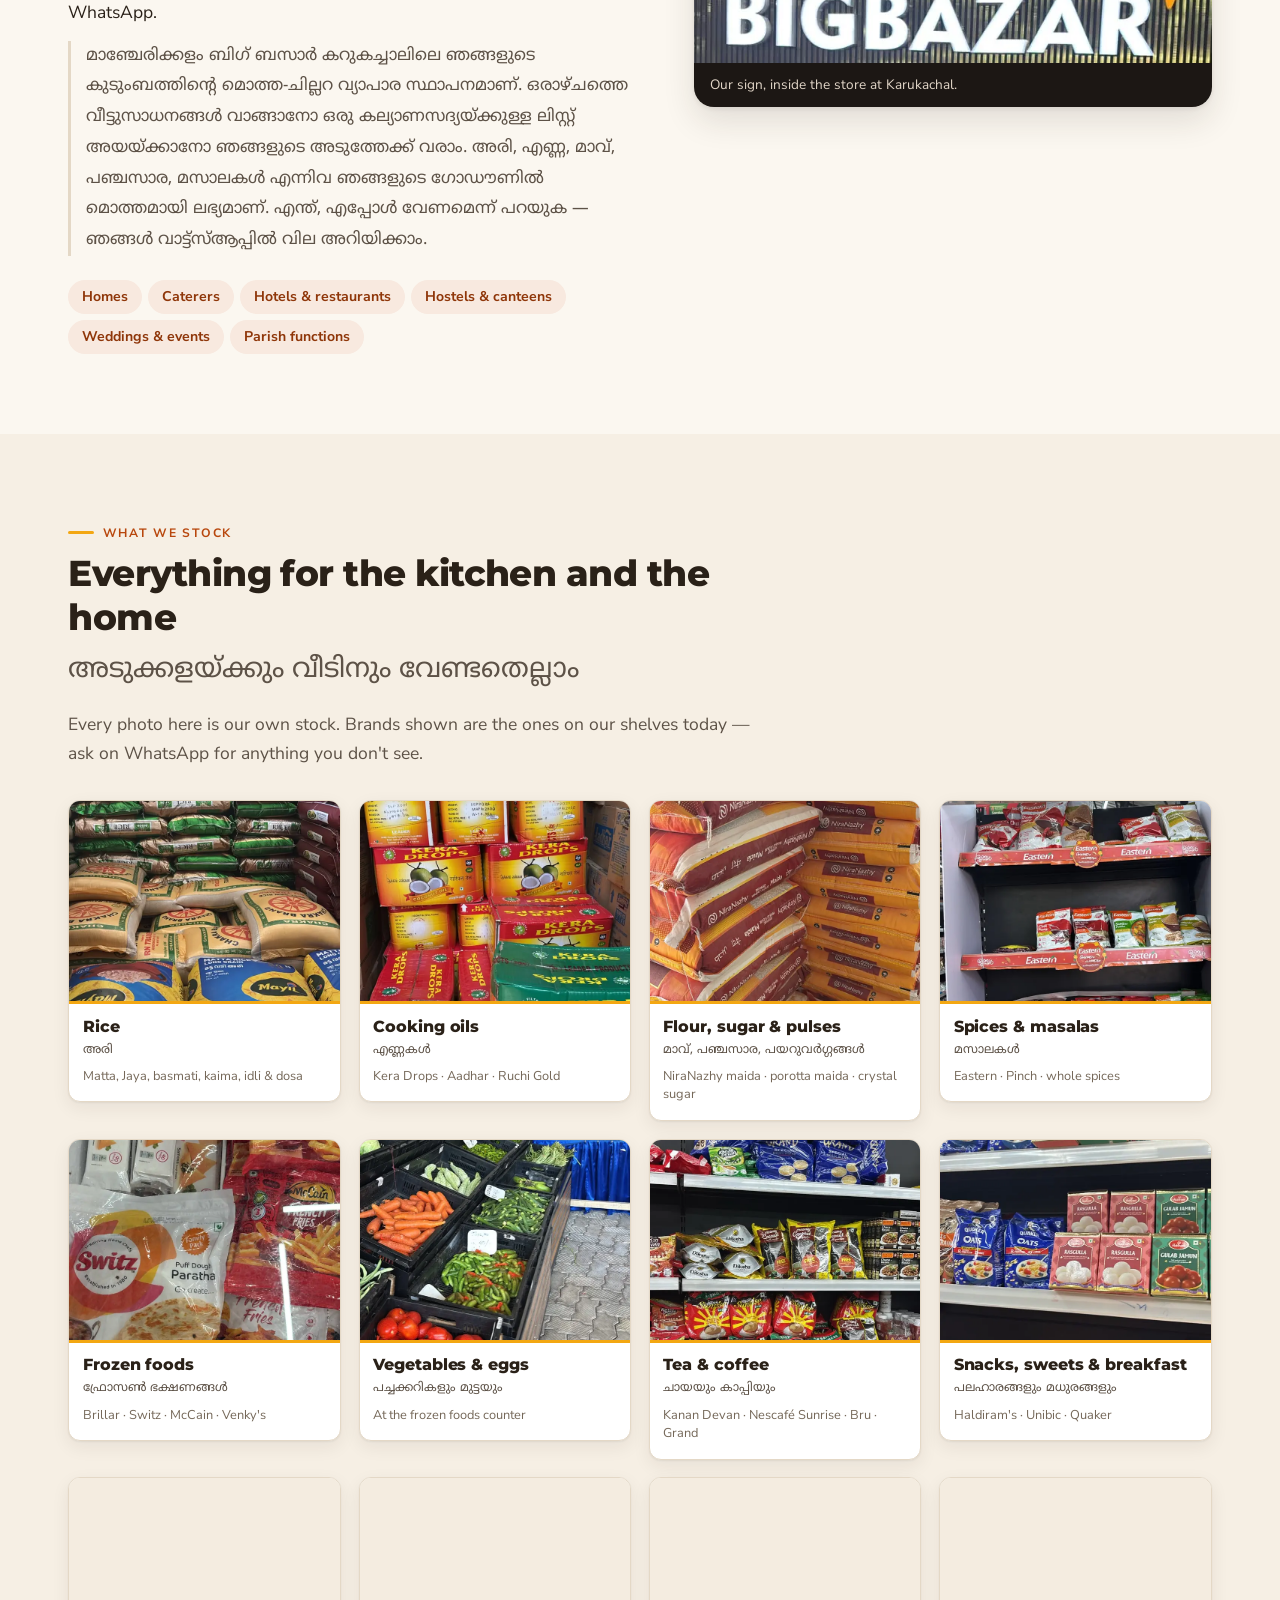
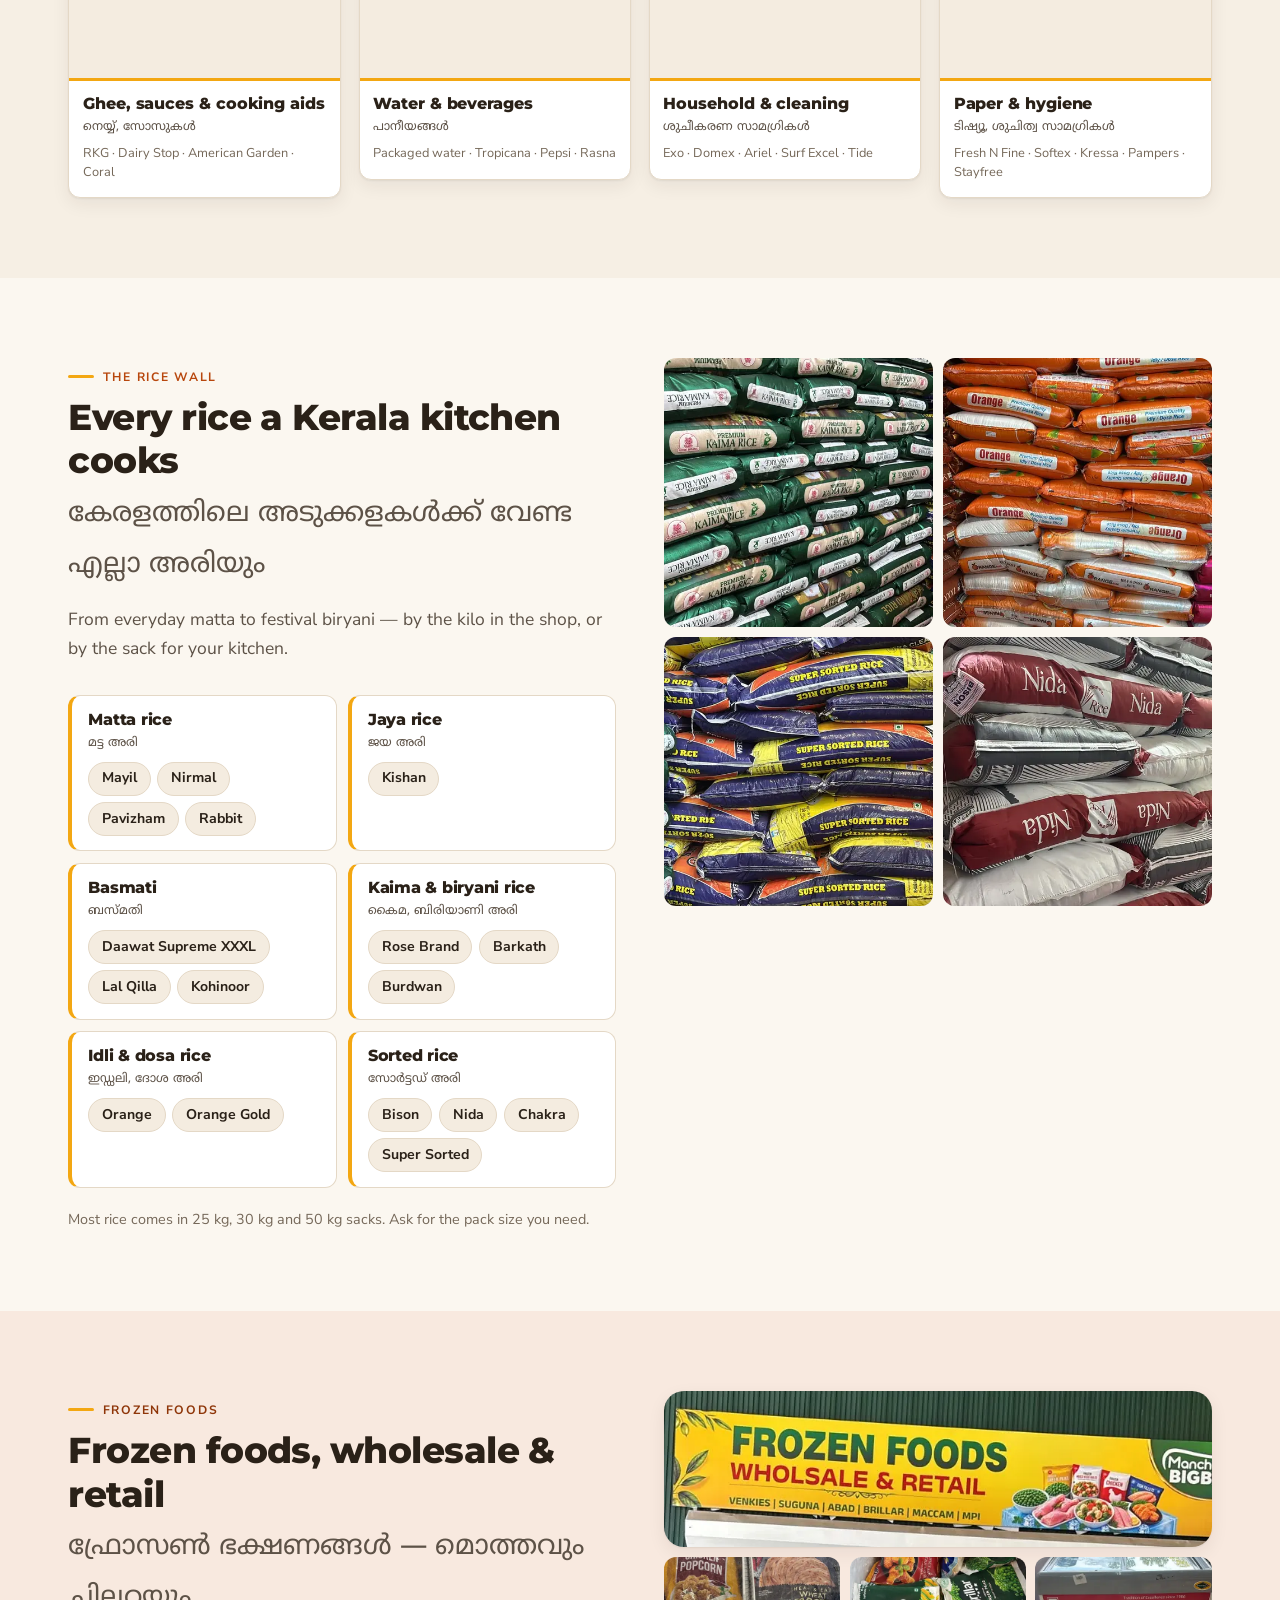
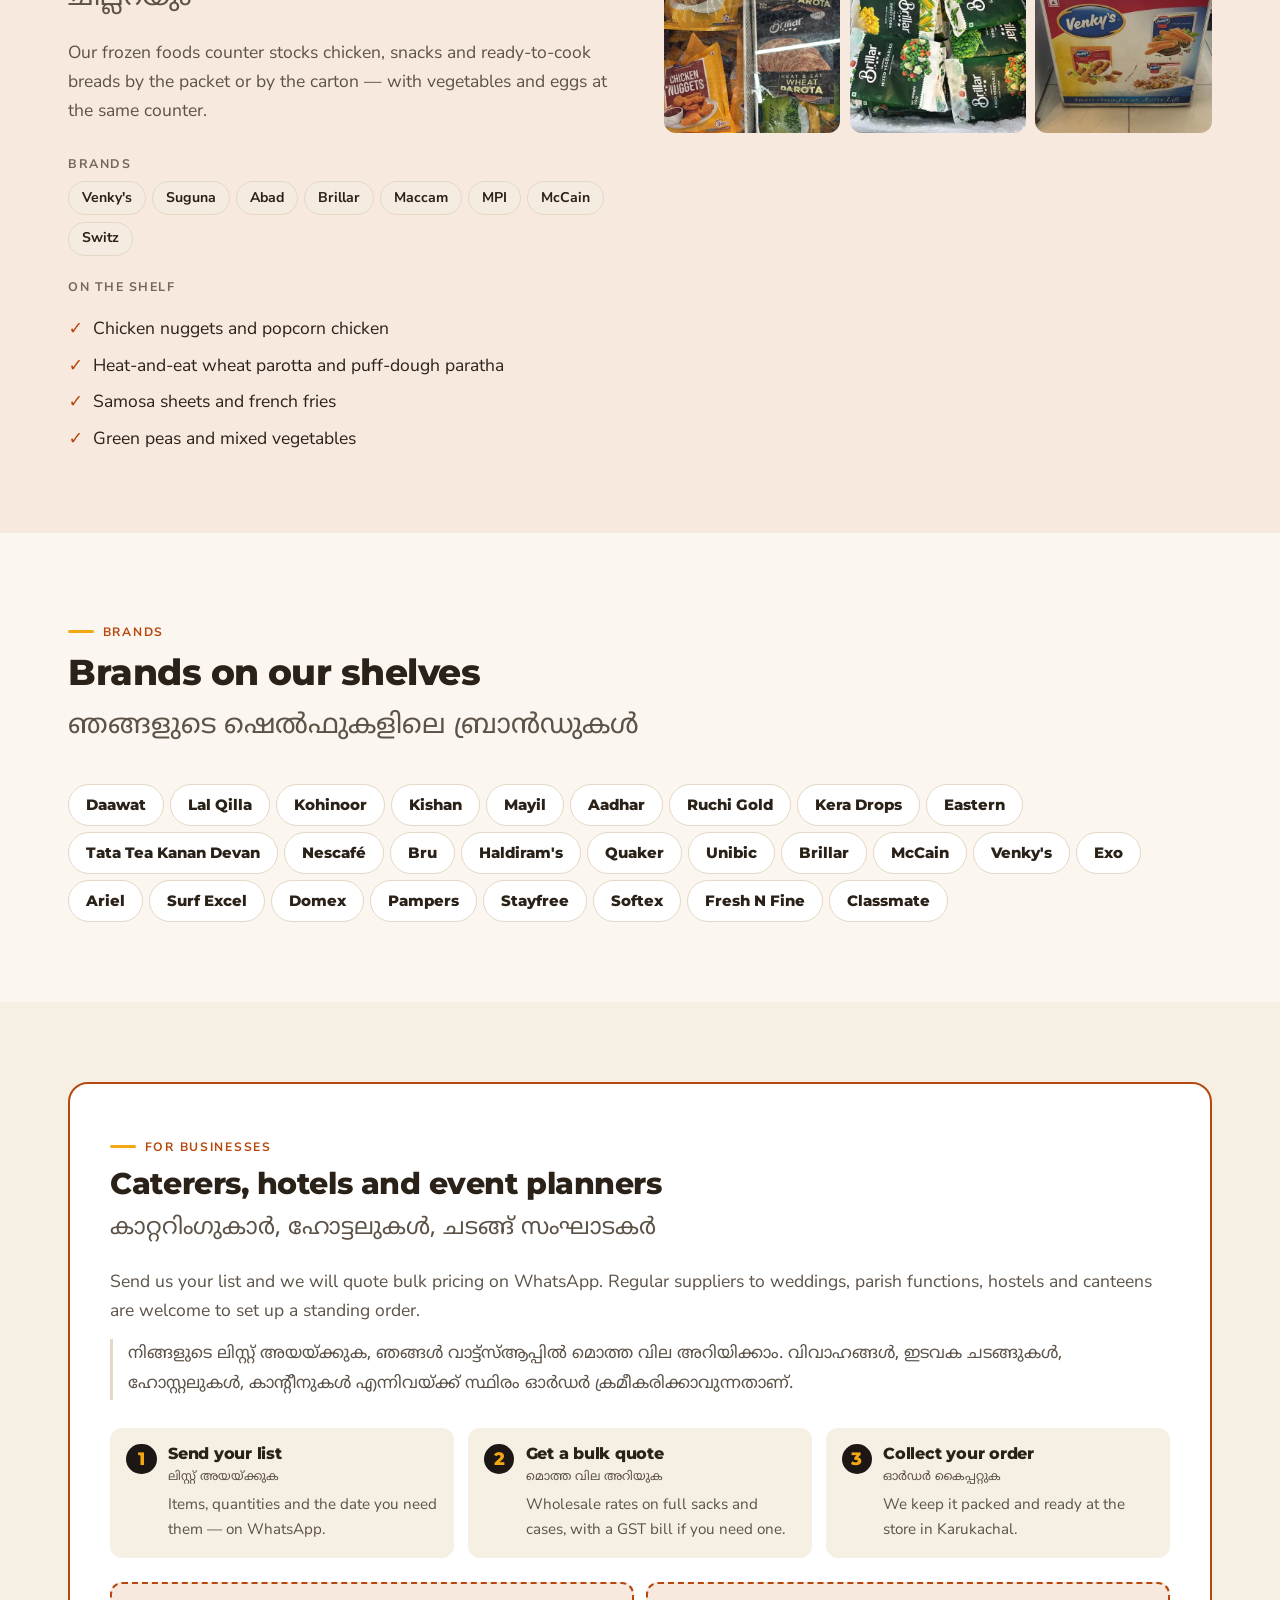
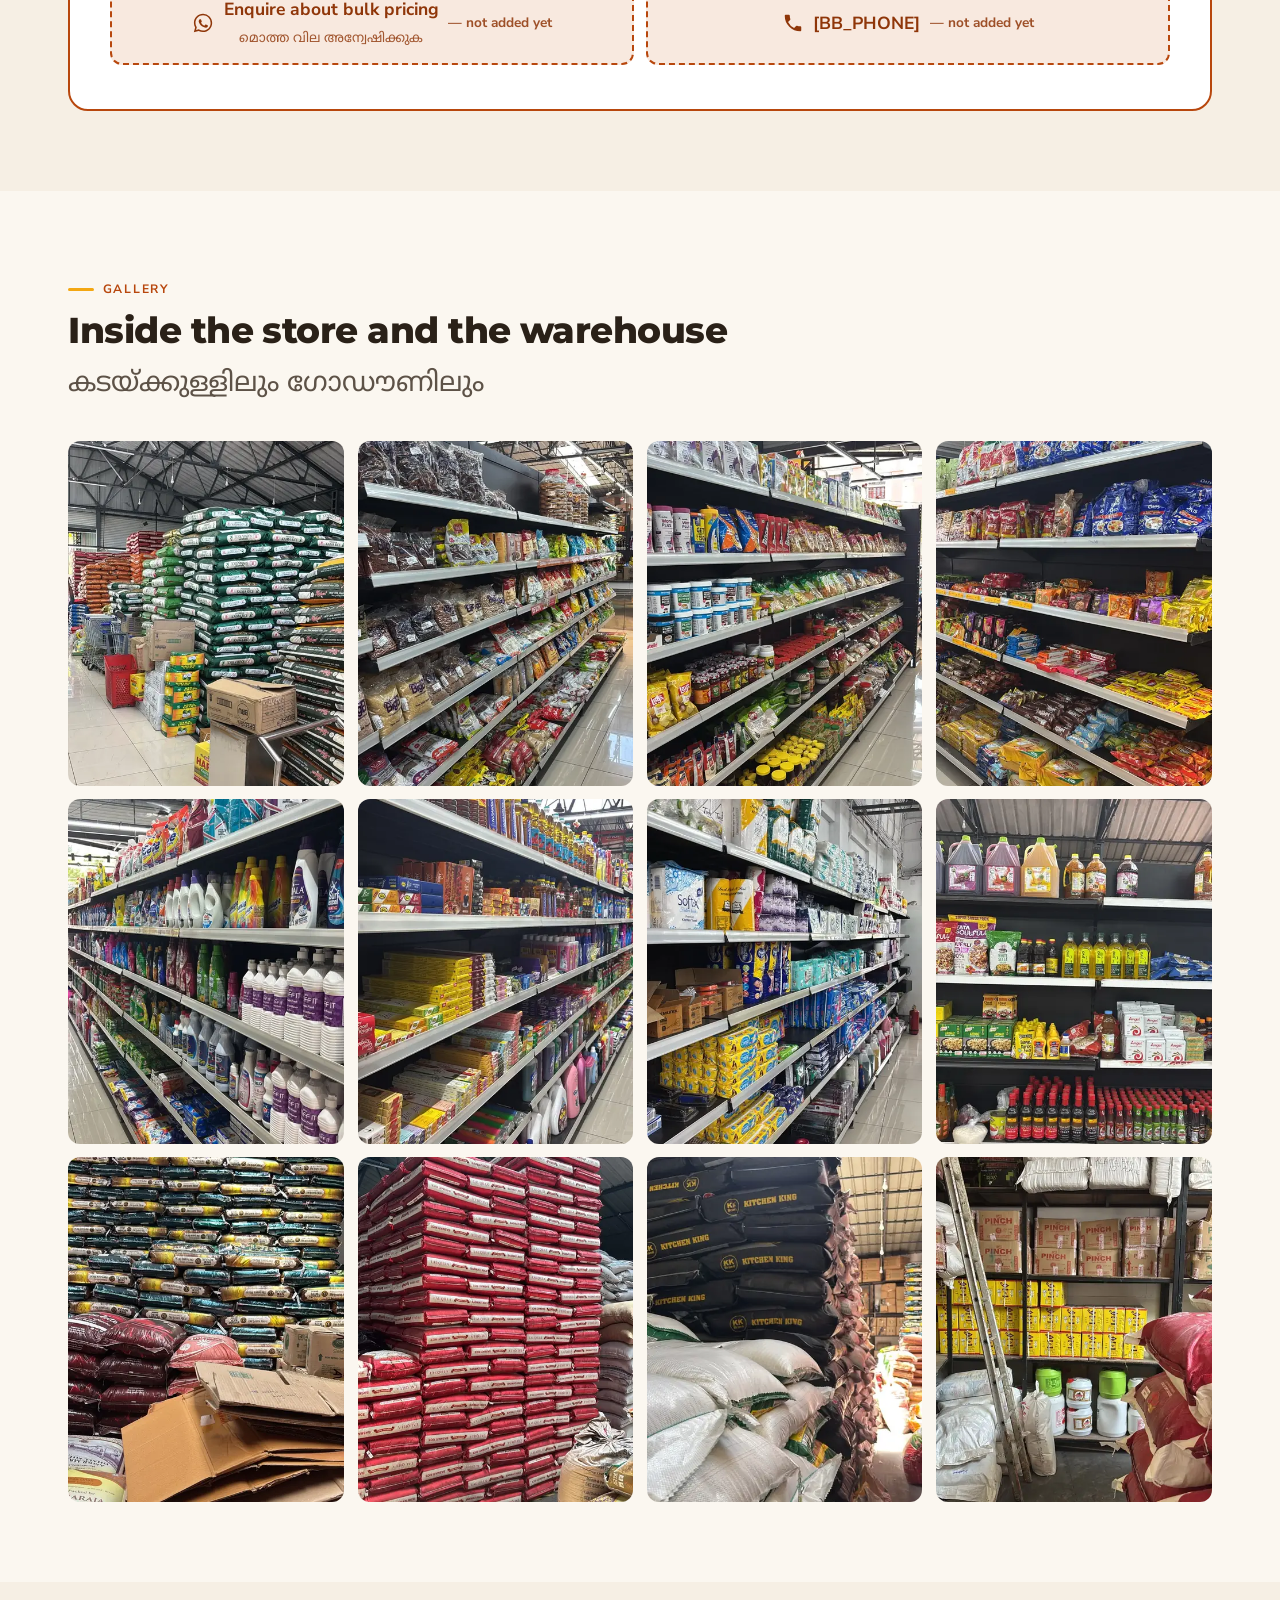
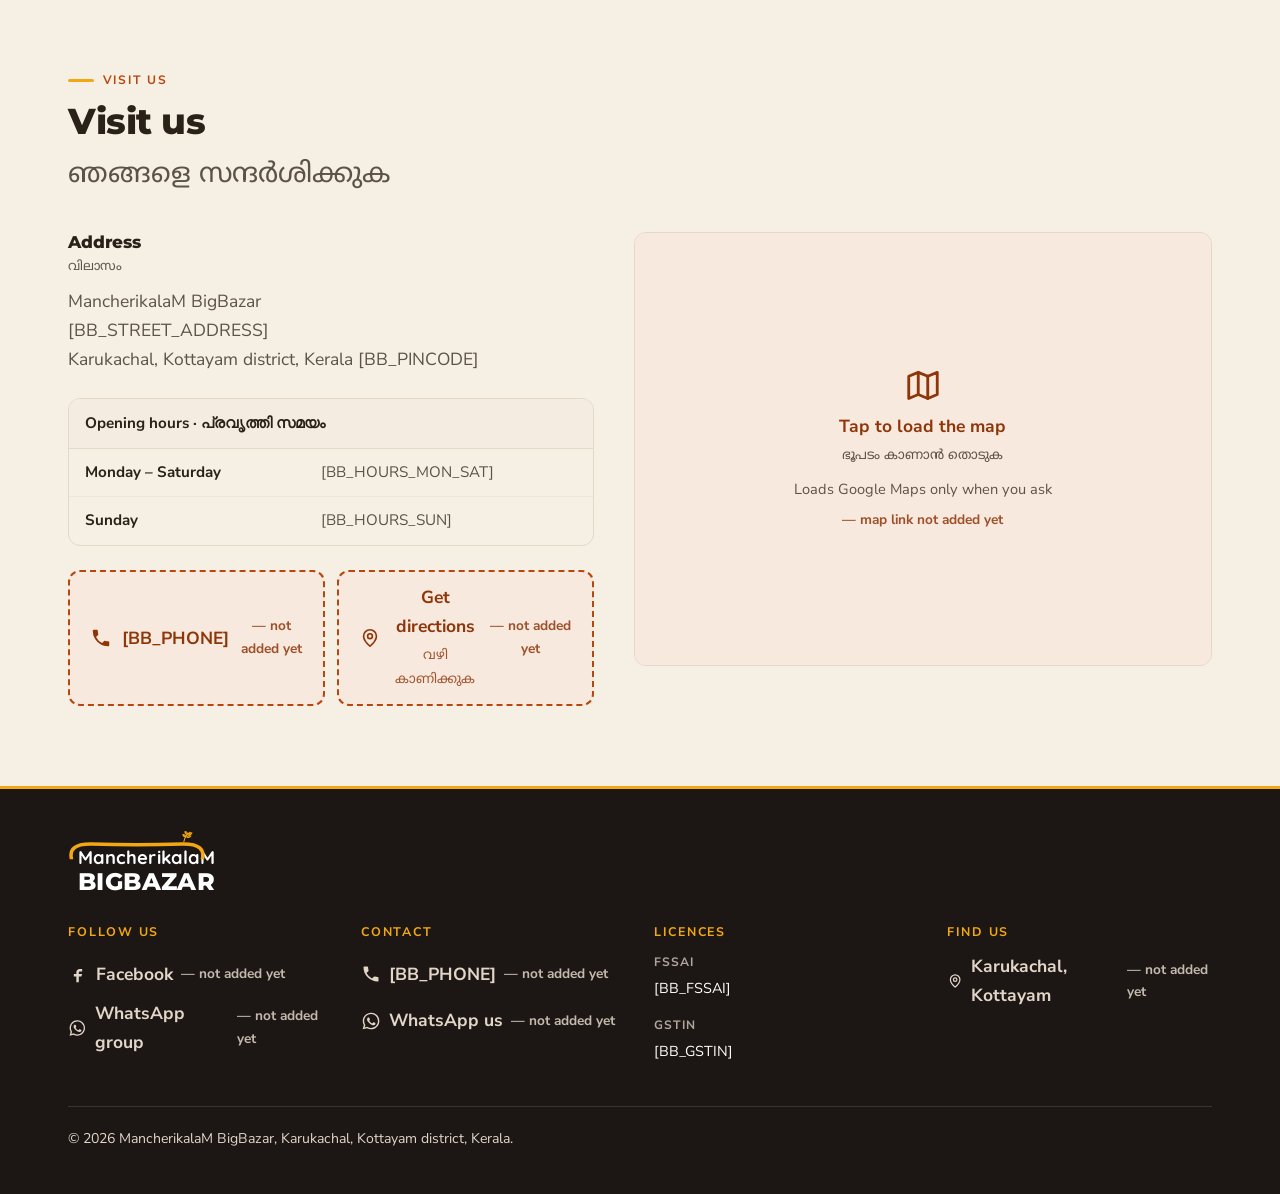
==== commit 3ff062a6: "Rebuild the site as MancherikalaM BigBazar only, with real shop photos The site is now a single-shop" ====
--- a/index.html
+++ b/index.html
@@ -1,49 +1,51 @@
 <!DOCTYPE html>
-<html lang="en" data-lang="en" data-shop="family">
+<html lang="en" data-lang="en">
 
 <head>
   <meta charset="UTF-8">
   <meta name="viewport" content="width=device-width, initial-scale=1">
 
-  <title>Mancherikalam — Supermarket &amp; Big Bazaar, Karukachal, Kottayam</title>
+  <title>MancherikalaM BigBazar — wholesale &amp; retail, Karukachal, Kottayam</title>
   <meta name="description"
-    content="Two family-run shops in Karukachal, Kottayam district, Kerala. Mancherikalam Supermarket for everyday groceries and household needs; Mancherikalam Big Bazaar for bulk and wholesale supply to caterers, hotels and events.">
+    content="MancherikalaM BigBazar in Karukachal, Kottayam district, Kerala. Wholesale and retail rice, oils, flour, spices, frozen foods and household goods for homes, caterers, hotels and events. Order on WhatsApp.">
 
   <link rel="canonical" href="https://mancherikalam.com/">
 
   <meta property="og:type" content="website">
-  <meta property="og:site_name" content="Mancherikalam">
+  <meta property="og:site_name" content="MancherikalaM BigBazar">
   <meta property="og:locale" content="en_IN">
   <meta property="og:locale:alternate" content="ml_IN">
-  <meta property="og:title" content="Mancherikalam — Supermarket &amp; Big Bazaar, Karukachal">
+  <meta property="og:title" content="MancherikalaM BigBazar — wholesale &amp; retail, Karukachal">
   <meta property="og:description"
-    content="Two family-run shops in Karukachal, Kottayam district, Kerala. Groceries and household retail, plus bulk and wholesale supply.">
+    content="Rice by the sack, oils by the case, frozen foods and everyday groceries — wholesale and retail in Karukachal, Kottayam.">
   <meta property="og:url" content="https://mancherikalam.com/">
-  <meta property="og:image" content="https://mancherikalam.com/assets/img/og-home.png">
+  <meta property="og:image" content="https://mancherikalam.com/assets/img/og-image.jpg">
   <meta property="og:image:width" content="1200">
   <meta property="og:image:height" content="630">
-  <meta property="og:image:alt" content="Mancherikalam — two family shops in Karukachal">
+  <meta property="og:image:alt"
+    content="The lit MancherikalaM BigBazar sign beside stacks of rice sacks in the warehouse">
 
   <meta name="twitter:card" content="summary_large_image">
-  <meta name="twitter:title" content="Mancherikalam — Supermarket &amp; Big Bazaar, Karukachal">
+  <meta name="twitter:title" content="MancherikalaM BigBazar — Karukachal, Kottayam">
   <meta name="twitter:description"
-    content="Two family-run shops in Karukachal, Kottayam district, Kerala.">
-  <meta name="twitter:image" content="https://mancherikalam.com/assets/img/og-home.png">
-
-  <meta name="theme-color" content="#7a3b26">
+    content="Wholesale and retail groceries, rice, oils and frozen foods in Karukachal, Kottayam district, Kerala.">
+  <meta name="twitter:image" content="https://mancherikalam.com/assets/img/og-image.jpg">
+
+  <meta name="theme-color" content="#1c1714">
 
   <link rel="icon" href="assets/img/favicon.svg" type="image/svg+xml">
   <link rel="apple-touch-icon" href="assets/img/apple-touch-icon.png">
 
+  <!-- Quicksand and Montserrat are the closest open matches to the lettering
+       on the shop's signboard. Only the weights the wordmark and headings
+       use are requested, to keep the first load small. -->
   <link rel="preconnect" href="https://fonts.googleapis.com">
   <link rel="preconnect" href="https://fonts.gstatic.com" crossorigin>
   <link rel="stylesheet"
-    href="https://fonts.googleapis.com/css2?family=Noto+Sans+Malayalam:wght@400&family=Nunito+Sans:wght@400;700&display=swap">
+    href="https://fonts.googleapis.com/css2?family=Montserrat:wght@800&family=Noto+Sans+Malayalam:wght@400&family=Nunito+Sans:wght@400;700&family=Quicksand:wght@700&display=swap">
 
   <link rel="stylesheet" href="assets/css/styles.css">
 
-  <!-- Apply the stored language before first paint so the bilingual order
-       never visibly flips. -->
   <script>
     (function () {
       try {
@@ -55,62 +57,138 @@
     })();
   </script>
 
+  <!-- schema.org has no WholesaleStore type, so this is a Store with an
+       additionalType pointing at the ProductOntology entry for wholesale.
+       That is the conventional way to say "wholesaler" and it validates.
+
+       The [BB_...] tokens are filled from environment variables at deploy
+       time by tools/apply-env.py. See site.env.example. -->
   <script type="application/ld+json">
   {
     "@context": "https://schema.org",
-    "@type": "Organization",
-    "@id": "https://mancherikalam.com/#organization",
-    "name": "Mancherikalam",
+    "@type": "Store",
+    "@id": "https://mancherikalam.com/#store",
+    "additionalType": "http://www.productontology.org/id/Wholesale",
+    "name": "MancherikalaM BigBazar",
+    "alternateName": "Mancherikalam Big Bazar",
     "url": "https://mancherikalam.com/",
+    "image": "https://mancherikalam.com/assets/img/og-image.jpg",
     "logo": "https://mancherikalam.com/assets/img/apple-touch-icon.png",
-    "image": "https://mancherikalam.com/assets/img/og-home.png",
-    "description": "Two family-run shops in Karukachal, Kottayam district, Kerala: a supermarket for everyday groceries and a wholesale store for bulk supply.",
+    "description": "Wholesale and retail store in Karukachal, Kottayam district, Kerala: rice by the sack, cooking oils, flour, sugar, spices, frozen foods, household and hygiene goods for homes, caterers, hotels, hostels and events.",
+    "telephone": "[BB_PHONE]",
+    "currenciesAccepted": "INR",
     "address": {
       "@type": "PostalAddress",
+      "streetAddress": "[BB_STREET_ADDRESS]",
       "addressLocality": "Karukachal",
       "addressRegion": "Kerala",
-      "postalCode": "[PINCODE]",
+      "postalCode": "[BB_PINCODE]",
       "addressCountry": "IN"
     },
-    "subOrganization": [
-      { "@id": "https://mancherikalam.com/supermarket/#store" },
-      { "@id": "https://mancherikalam.com/big-bazaar/#store" }
+    "geo": {
+      "@type": "GeoCoordinates",
+      "latitude": "[BB_LATITUDE]",
+      "longitude": "[BB_LONGITUDE]"
+    },
+    "hasMap": "[BB_MAPS_LINK]",
+    "sameAs": ["[BB_FACEBOOK_URL]"],
+    "areaServed": {
+      "@type": "AdministrativeArea",
+      "name": "Kottayam district, Kerala"
+    },
+    "openingHoursSpecification": [
+      {
+        "@type": "OpeningHoursSpecification",
+        "dayOfWeek": ["Monday", "Tuesday", "Wednesday", "Thursday", "Friday", "Saturday"],
+        "opens": "[BB_HOURS_MON_SAT_OPENS]",
+        "closes": "[BB_HOURS_MON_SAT_CLOSES]"
+      },
+      {
+        "@type": "OpeningHoursSpecification",
+        "dayOfWeek": "Sunday",
+        "opens": "[BB_HOURS_SUN_OPENS]",
+        "closes": "[BB_HOURS_SUN_CLOSES]"
+      }
     ]
   }
   </script>
 </head>
 
-<body>
-  <a class="skip" href="#shops">Skip to the shops</a>
-
-  <!-- Icon sprite. Defined once, referenced with <use> so the WhatsApp and
-       Facebook marks cost one definition each instead of one per button. -->
+<body class="has-actionbar">
+  <a class="skip" href="#about">Skip to content</a>
+
+  <!-- Icon sprite. Stroke attributes sit on each <symbol>, not on a shared
+       wrapper: <use> inherits properties from where it is referenced, not
+       from the symbol's position in this tree. -->
   <svg width="0" height="0" style="position:absolute" aria-hidden="true" focusable="false">
+    <!-- The golden arc from the signboard. Drawn with a non-scaling stroke
+         so it can stretch to any wordmark width without going lopsided. -->
+    <symbol id="i-arc" viewBox="0 0 200 40" preserveAspectRatio="none">
+      <path fill="none" stroke="currentColor" stroke-linecap="round" vector-effect="non-scaling-stroke"
+        d="M5 39C2 20 9 8 34 8.5 76 10.5 124 10.5 166 8.5 191 8 198 20 195 39" />
+    </symbol>
+    <symbol id="i-wheat" viewBox="0 0 24 24" fill="none" stroke="currentColor"
+      stroke-width="1.8" stroke-linecap="round" stroke-linejoin="round">
+      <path d="M8 22c1-6 4-11 10-15" />
+      <path d="M11.5 14.5c-2.8.2-4.8-1.2-5.5-3.6 2.6-.6 4.7.6 5.5 3.6z" />
+      <path d="M14 10.6c-2.6-.4-4.2-2.2-4.4-4.6 2.6-.1 4.3 1.6 4.4 4.6z" />
+      <path d="M13.2 15.2c2.6.8 4.9.1 6.1-2-2.4-1.2-4.8-.5-6.1 2z" />
+      <path d="M15.8 11c2.4.4 4.4-.6 5.2-2.8-2.4-.8-4.4.2-5.2 2.8z" />
+    </symbol>
     <symbol id="i-wa" viewBox="0 0 24 24">
       <path fill="currentColor"
         d="M12.04 2c-5.5 0-9.96 4.46-9.96 9.96 0 1.76.46 3.45 1.33 4.95L2 22l5.22-1.37a9.9 9.9 0 0 0 4.82 1.23h.01c5.5 0 9.96-4.46 9.96-9.96 0-2.66-1.04-5.16-2.92-7.04A9.88 9.88 0 0 0 12.04 2m0 1.67c2.22 0 4.3.86 5.87 2.43a8.24 8.24 0 0 1 2.43 5.87c0 4.58-3.72 8.3-8.3 8.3a8.26 8.26 0 0 1-4.21-1.15l-.3-.18-3.1.81.83-3.02-.2-.31a8.23 8.23 0 0 1-1.27-4.44c0-4.58 3.72-8.3 8.25-8.3m-3.2 4.1c-.17 0-.44.06-.67.31-.23.25-.87.85-.87 2.07s.89 2.4 1.02 2.57c.12.17 1.75 2.67 4.24 3.74.59.26 1.05.41 1.41.52.6.19 1.14.16 1.57.1.48-.07 1.47-.6 1.68-1.18.2-.58.2-1.08.14-1.18-.06-.1-.23-.17-.48-.29-.25-.12-1.47-.72-1.7-.81-.23-.08-.39-.12-.56.13-.17.25-.64.8-.78.97-.15.17-.29.19-.54.06-.25-.12-1.05-.38-2-1.23-.74-.66-1.24-1.47-1.38-1.72-.15-.25-.02-.38.11-.5.11-.11.25-.29.37-.44.13-.14.17-.25.25-.41.09-.17.04-.31-.02-.44-.06-.12-.56-1.35-.77-1.85-.2-.48-.4-.42-.56-.42z" />
+    </symbol>
+    <symbol id="i-phone" viewBox="0 0 24 24">
+      <path fill="currentColor"
+        d="M6.6 10.8a15.1 15.1 0 0 0 6.6 6.6l2.2-2.2a1 1 0 0 1 1-.24 11.4 11.4 0 0 0 3.6.58 1 1 0 0 1 1 1V20a1 1 0 0 1-1 1A17 17 0 0 1 3 4a1 1 0 0 1 1-1h3.5a1 1 0 0 1 1 1 11.4 11.4 0 0 0 .57 3.6 1 1 0 0 1-.25 1z" />
     </symbol>
     <symbol id="i-fb" viewBox="0 0 24 24">
       <path fill="currentColor"
         d="M14 9h3V6h-3c-2.2 0-4 1.8-4 4v2H7v3h3v7h3v-7h3l1-3h-4v-2a1 1 0 0 1 1-1z" />
     </symbol>
-    <symbol id="i-arrow" viewBox="0 0 24 24">
-      <path fill="none" stroke="currentColor" stroke-width="2" stroke-linecap="round"
-        stroke-linejoin="round" d="M5 12h14M13 6l6 6-6 6" />
+    <symbol id="i-pin" viewBox="0 0 24 24" fill="none" stroke="currentColor"
+      stroke-width="1.8" stroke-linecap="round" stroke-linejoin="round">
+      <path d="M12 21s7-6.2 7-11a7 7 0 1 0-14 0c0 4.8 7 11 7 11z" />
+      <circle cx="12" cy="10" r="2.6" />
     </symbol>
-    <symbol id="i-pin" viewBox="0 0 24 24">
-      <g fill="none" stroke="currentColor" stroke-width="1.8" stroke-linecap="round"
-        stroke-linejoin="round">
-        <path d="M12 21s7-6.2 7-11a7 7 0 1 0-14 0c0 4.8 7 11 7 11z" />
-        <circle cx="12" cy="10" r="2.6" />
-      </g>
+    <symbol id="i-map" viewBox="0 0 24 24" fill="none" stroke="currentColor"
+      stroke-width="1.8" stroke-linecap="round" stroke-linejoin="round">
+      <path d="M9 4 3 6.5v14L9 18l6 2.5 6-2.5v-14L15 6.5z" />
+      <path d="M9 4v14M15 6.5v14" />
+    </symbol>
+    <symbol id="i-store" viewBox="0 0 24 24" fill="none" stroke="currentColor"
+      stroke-width="1.8" stroke-linecap="round" stroke-linejoin="round">
+      <path d="M3.5 9.5 5 4h14l1.5 5.5" />
+      <path d="M3.5 9.5a2.8 2.8 0 0 0 5.67 0 2.8 2.8 0 0 0 5.66 0 2.8 2.8 0 0 0 5.67 0" />
+      <path d="M5 12.5V20h14v-7.5" />
+      <path d="M10 20v-4.5h4V20" />
+    </symbol>
+    <symbol id="i-sack" viewBox="0 0 24 24" fill="none" stroke="currentColor"
+      stroke-width="1.8" stroke-linecap="round" stroke-linejoin="round">
+      <path d="M8 2.5h8l-1.6 3.4A8.6 8.6 0 0 1 18.5 13c0 4.4-2.9 8.5-6.5 8.5S5.5 17.4 5.5 13a8.6 8.6 0 0 1 4.1-7.1z" />
+      <path d="M9.5 13h5" />
+    </symbol>
+    <symbol id="i-snow" viewBox="0 0 24 24" fill="none" stroke="currentColor"
+      stroke-width="1.8" stroke-linecap="round" stroke-linejoin="round">
+      <path d="M12 2.5v19M3.8 7.2l16.4 9.6M3.8 16.8l16.4-9.6" />
+      <path d="m9.5 4 2.5 2 2.5-2M9.5 20l2.5-2 2.5 2" />
+    </symbol>
+    <symbol id="i-bill" viewBox="0 0 24 24" fill="none" stroke="currentColor"
+      stroke-width="1.8" stroke-linecap="round" stroke-linejoin="round">
+      <path d="M6 2.5h12v19l-3-2-3 2-3-2-3 2z" />
+      <path d="M9 8h6M9 11.5h6M9 15h3.5" />
     </symbol>
   </svg>
 
   <header class="topbar">
-    <a class="brand" href="./">
-      <img src="assets/img/logo-mancherikalam.svg" width="40" height="40" alt="">
-      <span class="brand-text">Mancherikalam</span>
+    <a class="brand" href="./" aria-label="MancherikalaM BigBazar — home">
+      <span class="wordmark" aria-hidden="true">
+        <svg class="wordmark-arc" focusable="false"><use href="#i-arc" /></svg>
+        <svg class="wordmark-wheat" viewBox="0 0 24 24" focusable="false"><use href="#i-wheat" /></svg>
+        <span class="wordmark-top">MancherikalaM</span>
+        <span class="wordmark-bottom">BIGBAZAR</span>
+      </span>
     </a>
 
     <div class="topbar-end">
@@ -127,157 +205,785 @@
     </div>
 
     <nav class="nav" id="nav" aria-label="Primary">
-      <a href="supermarket/">Supermarket</a>
-      <a href="big-bazaar/">Big Bazaar</a>
-      <a href="#visit">Find us</a>
+      <a href="#about">About</a>
+      <a href="#products">Products</a>
+      <a href="#rice">Rice</a>
+      <a href="#frozen">Frozen foods</a>
+      <a href="#business">For businesses</a>
+      <a href="#gallery">Gallery</a>
+      <a href="#visit">Visit us</a>
     </nav>
   </header>
 
   <main>
-    <section class="hero">
+    <!-- ---- hero: the lit sign ---- -->
+    <section class="hero" aria-labelledby="hero-head">
       <div class="shell">
-        <p class="eyebrow">Karukachal · Kottayam · Kerala</p>
-
-        <h1 class="bi">
-          <span class="bi-en">Mancherikalam</span>
-          <!-- TODO: verify Malayalam — this is the family name in Malayalam
-               script and should be spelled the way the family writes it. -->
-          <span class="bi-ml" lang="ml">മാഞ്ചേരിക്കളം</span>
-        </h1>
-
-        <div class="bi hero-tagline">
-          <span class="bi-en">Two family shops, one village. Serving Karukachal for
-            everyday groceries and for bulk supply.</span>
-          <!-- TODO: verify Malayalam -->
-          <span class="bi-ml" lang="ml">രണ്ട് കുടുംബ കടകൾ, ഒരു നാട്. ദൈനംദിന
-            പലവ്യഞ്ജനങ്ങൾക്കും മൊത്തവ്യാപാരത്തിനും കറുകച്ചാലിനൊപ്പം.</span>
-        </div>
+        <div class="hero-inner">
+          <div class="hero-text">
+            <p class="eyebrow">Karukachal · Kottayam · Kerala</p>
+
+            <h1 id="hero-head" class="hero-sign">
+              <span class="wordmark">
+                <svg class="wordmark-arc" aria-hidden="true" focusable="false"><use href="#i-arc" /></svg>
+                <svg class="wordmark-wheat" viewBox="0 0 24 24" aria-hidden="true" focusable="false"><use href="#i-wheat" /></svg>
+                <span class="wordmark-top">MancherikalaM</span>
+                <span class="wordmark-bottom">BIGBAZAR</span>
+              </span>
+              <span class="visually-hidden"> — wholesale and retail</span>
+            </h1>
+
+            <div class="bi hero-tagline">
+              <span class="bi-en">Wholesale &amp; retail, under one roof.</span>
+              <!-- TODO: verify Malayalam -->
+              <span class="bi-ml" lang="ml">മൊത്തവും ചില്ലറയും, ഒരു കുടക്കീഴിൽ.</span>
+            </div>
+
+            <div class="bi bi--prose hero-lead">
+              <p class="bi-en">Rice by the sack, oil by the case, frozen foods and everything
+                for the kitchen and the home — for families, caterers, hotels and events across
+                Kottayam district.</p>
+              <!-- TODO: verify Malayalam -->
+              <p class="bi-ml" lang="ml">ചാക്കുകണക്കിന് അരി, പെട്ടിക്കണക്കിന് എണ്ണ,
+                ഫ്രോസൺ ഭക്ഷണങ്ങൾ, അടുക്കളയ്ക്കും വീടിനും വേണ്ടതെല്ലാം — കോട്ടയം
+                ജില്ലയിലെ കുടുംബങ്ങൾക്കും കാറ്ററിംഗുകാർക്കും ഹോട്ടലുകൾക്കും
+                ചടങ്ങുകൾക്കും.</p>
+            </div>
+
+            <div class="btn-stack">
+              <a class="btn btn--gold" data-wa="order" href="#visit">
+                <svg aria-hidden="true" focusable="false"><use href="#i-wa" /></svg>
+                <span class="bi">
+                  <span class="bi-en">Order on WhatsApp</span>
+                  <!-- TODO: verify Malayalam -->
+                  <span class="bi-ml" lang="ml">വാട്ട്‌സ്ആപ്പിൽ ഓർഡർ ചെയ്യുക</span>
+                </span>
+              </a>
+              <a class="btn btn--outline-light" href="#products">
+                <span class="bi">
+                  <span class="bi-en">See what we stock</span>
+                  <!-- TODO: verify Malayalam -->
+                  <span class="bi-ml" lang="ml">ഞങ്ങളുടെ സാധനങ്ങൾ കാണുക</span>
+                </span>
+              </a>
+            </div>
+
+            <p class="hero-aside">
+              <a data-tel href="#visit">
+                <svg width="20" height="20" aria-hidden="true" focusable="false"><use href="#i-phone" /></svg>
+                <span data-tel-text>[BB_PHONE]</span>
+              </a>
+              <a data-directions href="#visit">
+                <svg width="20" height="20" aria-hidden="true" focusable="false"><use href="#i-pin" /></svg>
+                Get directions
+              </a>
+            </p>
+          </div>
+
+          <div class="mosaic">
+            <img src="assets/img/hero-1.webp" width="540" height="720" decoding="async"
+              fetchpriority="high"
+              alt="A warehouse aisle walled in with green-and-gold sacks of Bison rice">
+            <img src="assets/img/hero-2.webp" width="540" height="720" decoding="async"
+              alt="Stacked copper-coloured sacks of Daawat Supreme XXXL basmati rice">
+            <img src="assets/img/hero-3.webp" width="540" height="720" decoding="async"
+              alt="The shop floor, with rice sacks stacked high beside the shelves">
+          </div>
+        </div>
+
+        <ul class="features">
+          <li class="feature">
+            <svg aria-hidden="true" focusable="false"><use href="#i-store" /></svg>
+            <span class="bi">
+              <span class="bi-en">Wholesale &amp; retail</span>
+              <!-- TODO: verify Malayalam -->
+              <span class="bi-ml" lang="ml">മൊത്തവും ചില്ലറയും</span>
+            </span>
+          </li>
+          <li class="feature">
+            <svg aria-hidden="true" focusable="false"><use href="#i-sack" /></svg>
+            <span class="bi">
+              <span class="bi-en">Full sacks, up to 50 kg</span>
+              <!-- TODO: verify Malayalam -->
+              <span class="bi-ml" lang="ml">50 കിലോ വരെ ചാക്കുകൾ</span>
+            </span>
+          </li>
+          <li class="feature">
+            <svg aria-hidden="true" focusable="false"><use href="#i-snow" /></svg>
+            <span class="bi">
+              <span class="bi-en">Frozen foods counter</span>
+              <!-- TODO: verify Malayalam -->
+              <span class="bi-ml" lang="ml">ഫ്രോസൺ ഫുഡ് കൗണ്ടർ</span>
+            </span>
+          </li>
+          <li class="feature">
+            <svg aria-hidden="true" focusable="false"><use href="#i-bill" /></svg>
+            <span class="bi">
+              <span class="bi-en">GST bills for businesses</span>
+              <!-- TODO: verify Malayalam -->
+              <span class="bi-ml" lang="ml">സ്ഥാപനങ്ങൾക്ക് ജിഎസ്ടി ബിൽ</span>
+            </span>
+          </li>
+        </ul>
       </div>
     </section>
 
-    <section id="shops" class="shell" aria-labelledby="shops-head">
-      <h2 id="shops-head" class="visually-hidden">Choose a shop</h2>
-
-      <div class="chooser">
-        <article class="shop-card shop-card--supermarket">
-          <img src="assets/img/card-supermarket.webp" width="800" height="600" loading="lazy"
-            decoding="async"
-            alt="The blue Mancherikalam Supermarket building in Karukachal, with parking in front">
-
-          <div class="shop-card-body">
-            <h2 class="bi">
-              <span class="bi-en">Mancherikalam Supermarket</span>
+    <!-- ---- about ---- -->
+    <section id="about" class="section" aria-labelledby="about-head">
+      <div class="shell about">
+        <div>
+          <div class="section-head">
+            <p class="eyebrow">About us</p>
+            <h2 id="about-head" class="bi">
+              <span class="bi-en">A family store that stocks like a warehouse</span>
               <!-- TODO: verify Malayalam -->
-              <span class="bi-ml" lang="ml">മാഞ്ചേരിക്കളം സൂപ്പർമാർക്കറ്റ്</span>
+              <span class="bi-ml" lang="ml">ഗോഡൗൺ പോലെ സ്റ്റോക്കുള്ള ഒരു കുടുംബ
+                സ്ഥാപനം</span>
             </h2>
-
-            <div class="bi">
-              <span class="bi-en">Everyday groceries, provisions and household needs for
-                families in and around Karukachal.</span>
-              <!-- TODO: verify Malayalam -->
-              <span class="bi-ml" lang="ml">കറുകച്ചാലിലെയും പരിസരത്തെയും കുടുംബങ്ങൾക്കായി
-                ദൈനംദിന പലവ്യഞ്ജനങ്ങളും വീട്ടുസാധനങ്ങളും.</span>
-            </div>
-
-            <a class="btn btn--primary btn--block" href="supermarket/">
-              <span class="bi">
-                <span class="bi-en">Visit the Supermarket</span>
-                <!-- TODO: verify Malayalam -->
-                <span class="bi-ml" lang="ml">സൂപ്പർമാർക്കറ്റ് കാണുക</span>
-              </span>
-              <svg aria-hidden="true" focusable="false"><use href="#i-arrow" /></svg>
-            </a>
-          </div>
-        </article>
-
-        <article class="shop-card shop-card--big-bazaar">
-          <img src="assets/img/card-big-bazaar.svg" width="800" height="600" loading="lazy"
-            decoding="async"
-            alt="Placeholder artwork for Mancherikalam Big Bazaar — stacked bulk crates on an orange ground">
-
-          <div class="shop-card-body">
-            <h2 class="bi">
-              <span class="bi-en">Mancherikalam Big Bazaar</span>
-              <!-- TODO: verify Malayalam -->
-              <span class="bi-ml" lang="ml">മാഞ്ചേരിക്കളം ബിഗ് ബസാർ</span>
-            </h2>
-
-            <div class="bi">
-              <span class="bi-en">Bulk and wholesale supply for caterers, hotels, hostels
-                and event planners.</span>
-              <!-- TODO: verify Malayalam -->
-              <span class="bi-ml" lang="ml">കാറ്ററിംഗുകാർ, ഹോട്ടലുകൾ, ഹോസ്റ്റലുകൾ,
-                ചടങ്ങുകൾ എന്നിവയ്ക്കുള്ള മൊത്തവ്യാപാര വിതരണം.</span>
-            </div>
-
-            <a class="btn btn--primary btn--block" href="big-bazaar/">
-              <span class="bi">
-                <span class="bi-en">Visit Big Bazaar</span>
-                <!-- TODO: verify Malayalam -->
-                <span class="bi-ml" lang="ml">ബിഗ് ബസാർ കാണുക</span>
-              </span>
-              <svg aria-hidden="true" focusable="false"><use href="#i-arrow" /></svg>
-            </a>
-          </div>
-        </article>
+          </div>
+
+          <div class="bi bi--prose">
+            <p class="bi-en">MancherikalaM BigBazar is our family's wholesale and retail
+              store in Karukachal. Walk in for a week's groceries, or send us a list for a
+              wedding feast — our warehouse holds rice, oils, flour, sugar and spices in
+              bulk, and the shop floor carries the everyday brands Kerala kitchens rely on.
+              Tell us what you need and by when, and we will quote you on WhatsApp.</p>
+            <!-- TODO: verify Malayalam -->
+            <p class="bi-ml" lang="ml">മാഞ്ചേരിക്കളം ബിഗ് ബസാർ കറുകച്ചാലിലെ ഞങ്ങളുടെ
+              കുടുംബത്തിന്റെ മൊത്ത-ചില്ലറ വ്യാപാര സ്ഥാപനമാണ്. ഒരാഴ്ചത്തെ
+              വീട്ടുസാധനങ്ങൾ വാങ്ങാനോ ഒരു കല്യാണസദ്യയ്ക്കുള്ള ലിസ്റ്റ് അയയ്ക്കാനോ
+              ഞങ്ങളുടെ അടുത്തേക്ക് വരാം. അരി, എണ്ണ, മാവ്, പഞ്ചസാര, മസാലകൾ എന്നിവ
+              ഞങ്ങളുടെ ഗോഡൗണിൽ മൊത്തമായി ലഭ്യമാണ്. എന്ത്, എപ്പോൾ വേണമെന്ന് പറയുക —
+              ഞങ്ങൾ വാട്ട്‌സ്ആപ്പിൽ വില അറിയിക്കാം.</p>
+          </div>
+
+          <ul class="serve chips">
+            <li class="chip chip--accent">Homes</li>
+            <li class="chip chip--accent">Caterers</li>
+            <li class="chip chip--accent">Hotels &amp; restaurants</li>
+            <li class="chip chip--accent">Hostels &amp; canteens</li>
+            <li class="chip chip--accent">Weddings &amp; events</li>
+            <li class="chip chip--accent">Parish functions</li>
+          </ul>
+        </div>
+
+        <figure class="about-sign">
+          <img src="assets/img/sign.webp" width="650" height="284" loading="lazy" decoding="async"
+            alt="The lit MancherikalaM BigBazar sign — white letters under a golden arc, on a dark slatted wall">
+          <figcaption>Our sign, inside the store at Karukachal.</figcaption>
+        </figure>
       </div>
     </section>
 
-    <section id="visit" class="section section--wash" aria-labelledby="visit-head">
+    <!-- ---- products ---- -->
+    <section id="products" class="section section--soft" aria-labelledby="products-head">
       <div class="shell">
         <div class="section-head">
-          <p class="eyebrow">Find us</p>
+          <p class="eyebrow">What we stock</p>
+          <h2 id="products-head" class="bi">
+            <span class="bi-en">Everything for the kitchen and the home</span>
+            <!-- TODO: verify Malayalam -->
+            <span class="bi-ml" lang="ml">അടുക്കളയ്ക്കും വീടിനും വേണ്ടതെല്ലാം</span>
+          </h2>
+          <p class="section-lead">Every photo here is our own stock. Brands shown are the ones
+            on our shelves today — ask on WhatsApp for anything you don't see.</p>
+        </div>
+
+        <ul class="photo-cards">
+          <li>
+            <figure class="photo-card">
+              <img src="assets/img/cat-rice.webp" width="720" height="540" loading="lazy" decoding="async"
+                alt="Sacks of Bison, Chakra and Mayil matta rice stacked in the warehouse">
+              <figcaption>
+                <h3 class="bi">
+                  <span class="bi-en">Rice</span>
+                  <span class="bi-ml" lang="ml">അരി</span>
+                </h3>
+                <p class="brands">Matta, Jaya, basmati, kaima, idli &amp; dosa</p>
+              </figcaption>
+            </figure>
+          </li>
+          <li>
+            <figure class="photo-card">
+              <img src="assets/img/cat-oils.webp" width="720" height="540" loading="lazy" decoding="async"
+                alt="Cartons of Kera Drops coconut oil stacked high">
+              <figcaption>
+                <h3 class="bi">
+                  <span class="bi-en">Cooking oils</span>
+                  <span class="bi-ml" lang="ml">എണ്ണകൾ</span>
+                </h3>
+                <p class="brands">Kera Drops · Aadhar · Ruchi Gold</p>
+              </figcaption>
+            </figure>
+          </li>
+          <li>
+            <figure class="photo-card">
+              <img src="assets/img/cat-flour.webp" width="720" height="540" loading="lazy" decoding="async"
+                alt="Stacked bags of NiraNazhy refined wheat flour (maida)">
+              <figcaption>
+                <h3 class="bi">
+                  <span class="bi-en">Flour, sugar &amp; pulses</span>
+                  <!-- TODO: verify Malayalam -->
+                  <span class="bi-ml" lang="ml">മാവ്, പഞ്ചസാര, പയറുവർഗ്ഗങ്ങൾ</span>
+                </h3>
+                <p class="brands">NiraNazhy maida · porotta maida · crystal sugar</p>
+              </figcaption>
+            </figure>
+          </li>
+          <li>
+            <figure class="photo-card">
+              <img src="assets/img/cat-spices.webp" width="720" height="540" loading="lazy" decoding="async"
+                alt="Red shelves of Eastern masala packets">
+              <figcaption>
+                <h3 class="bi">
+                  <span class="bi-en">Spices &amp; masalas</span>
+                  <span class="bi-ml" lang="ml">മസാലകൾ</span>
+                </h3>
+                <p class="brands">Eastern · Pinch · whole spices</p>
+              </figcaption>
+            </figure>
+          </li>
+          <li>
+            <figure class="photo-card">
+              <img src="assets/img/cat-frozen.webp" width="720" height="540" loading="lazy" decoding="async"
+                alt="A freezer of Switz parathas and McCain french fries">
+              <figcaption>
+                <h3 class="bi">
+                  <span class="bi-en">Frozen foods</span>
+                  <!-- TODO: verify Malayalam -->
+                  <span class="bi-ml" lang="ml">ഫ്രോസൺ ഭക്ഷണങ്ങൾ</span>
+                </h3>
+                <p class="brands">Brillar · Switz · McCain · Venky's</p>
+              </figcaption>
+            </figure>
+          </li>
+          <li>
+            <figure class="photo-card">
+              <img src="assets/img/cat-veg.webp" width="720" height="540" loading="lazy" decoding="async"
+                alt="Crates of tomatoes, carrots, green chillies and beans">
+              <figcaption>
+                <h3 class="bi">
+                  <span class="bi-en">Vegetables &amp; eggs</span>
+                  <!-- TODO: verify Malayalam -->
+                  <span class="bi-ml" lang="ml">പച്ചക്കറികളും മുട്ടയും</span>
+                </h3>
+                <p class="brands">At the frozen foods counter</p>
+              </figcaption>
+            </figure>
+          </li>
+          <li>
+            <figure class="photo-card">
+              <img src="assets/img/cat-tea.webp" width="720" height="540" loading="lazy" decoding="async"
+                alt="Shelves of Nescafé Sunrise, Tata Tea Kanan Devan and Grand coffee packs">
+              <figcaption>
+                <h3 class="bi">
+                  <span class="bi-en">Tea &amp; coffee</span>
+                  <!-- TODO: verify Malayalam -->
+                  <span class="bi-ml" lang="ml">ചായയും കാപ്പിയും</span>
+                </h3>
+                <p class="brands">Kanan Devan · Nescafé Sunrise · Bru · Grand</p>
+              </figcaption>
+            </figure>
+          </li>
+          <li>
+            <figure class="photo-card">
+              <img src="assets/img/cat-snacks.webp" width="720" height="540" loading="lazy" decoding="async"
+                alt="Haldiram's rasgulla and gulab jamun tins beside Quaker Oats and Unibic cookies">
+              <figcaption>
+                <h3 class="bi">
+                  <span class="bi-en">Snacks, sweets &amp; breakfast</span>
+                  <!-- TODO: verify Malayalam -->
+                  <span class="bi-ml" lang="ml">പലഹാരങ്ങളും മധുരങ്ങളും</span>
+                </h3>
+                <p class="brands">Haldiram's · Unibic · Quaker</p>
+              </figcaption>
+            </figure>
+          </li>
+          <li>
+            <figure class="photo-card">
+              <img src="assets/img/cat-ghee.webp" width="720" height="540" loading="lazy" decoding="async"
+                alt="Shelves of cow ghee jars and tins, with sauces and food colours below">
+              <figcaption>
+                <h3 class="bi">
+                  <span class="bi-en">Ghee, sauces &amp; cooking aids</span>
+                  <!-- TODO: verify Malayalam -->
+                  <span class="bi-ml" lang="ml">നെയ്യ്, സോസുകൾ</span>
+                </h3>
+                <p class="brands">RKG · Dairy Stop · American Garden · Coral</p>
+              </figcaption>
+            </figure>
+          </li>
+          <li>
+            <figure class="photo-card">
+              <img src="assets/img/cat-drinks.webp" width="720" height="540" loading="lazy" decoding="async"
+                alt="A shelf of Tropicana juices, Pepsi cans and soft drinks">
+              <figcaption>
+                <h3 class="bi">
+                  <span class="bi-en">Water &amp; beverages</span>
+                  <span class="bi-ml" lang="ml">പാനീയങ്ങൾ</span>
+                </h3>
+                <p class="brands">Packaged water · Tropicana · Pepsi · Rasna</p>
+              </figcaption>
+            </figure>
+          </li>
+          <li>
+            <figure class="photo-card">
+              <img src="assets/img/cat-cleaning.webp" width="720" height="540" loading="lazy" decoding="async"
+                alt="An aisle of Exo dishwash, Sanifresh, Domex and detergent bottles">
+              <figcaption>
+                <h3 class="bi">
+                  <span class="bi-en">Household &amp; cleaning</span>
+                  <!-- TODO: verify Malayalam -->
+                  <span class="bi-ml" lang="ml">ശുചീകരണ സാമഗ്രികൾ</span>
+                </h3>
+                <p class="brands">Exo · Domex · Ariel · Surf Excel · Tide</p>
+              </figcaption>
+            </figure>
+          </li>
+          <li>
+            <figure class="photo-card">
+              <img src="assets/img/cat-hygiene.webp" width="720" height="540" loading="lazy" decoding="async"
+                alt="Shelves of Kressa tissues, Pampers diapers and Stayfree pads">
+              <figcaption>
+                <h3 class="bi">
+                  <span class="bi-en">Paper &amp; hygiene</span>
+                  <!-- TODO: verify Malayalam -->
+                  <span class="bi-ml" lang="ml">ടിഷ്യൂ, ശുചിത്വ സാമഗ്രികൾ</span>
+                </h3>
+                <p class="brands">Fresh N Fine · Softex · Kressa · Pampers · Stayfree</p>
+              </figcaption>
+            </figure>
+          </li>
+        </ul>
+      </div>
+    </section>
+
+    <!-- ---- rice wall ---- -->
+    <section id="rice" class="section" aria-labelledby="rice-head">
+      <div class="shell split">
+        <div>
+          <div class="section-head">
+            <p class="eyebrow">The rice wall</p>
+            <h2 id="rice-head" class="bi">
+              <span class="bi-en">Every rice a Kerala kitchen cooks</span>
+              <!-- TODO: verify Malayalam -->
+              <span class="bi-ml" lang="ml">കേരളത്തിലെ അടുക്കളകൾക്ക് വേണ്ട എല്ലാ
+                അരിയും</span>
+            </h2>
+            <p class="section-lead">From everyday matta to festival biryani — by the kilo
+              in the shop, or by the sack for your kitchen.</p>
+          </div>
+
+          <ul class="rice-groups">
+            <li class="rice-group">
+              <h3 class="bi">
+                <span class="bi-en">Matta rice</span>
+                <span class="bi-ml" lang="ml">മട്ട അരി</span>
+              </h3>
+              <ul class="chips">
+                <li class="chip">Mayil</li>
+                <li class="chip">Nirmal</li>
+                <li class="chip">Pavizham</li>
+                <li class="chip">Rabbit</li>
+              </ul>
+            </li>
+            <li class="rice-group">
+              <h3 class="bi">
+                <span class="bi-en">Jaya rice</span>
+                <span class="bi-ml" lang="ml">ജയ അരി</span>
+              </h3>
+              <ul class="chips">
+                <li class="chip">Kishan</li>
+              </ul>
+            </li>
+            <li class="rice-group">
+              <h3 class="bi">
+                <span class="bi-en">Basmati</span>
+                <span class="bi-ml" lang="ml">ബസ്മതി</span>
+              </h3>
+              <ul class="chips">
+                <li class="chip">Daawat Supreme XXXL</li>
+                <li class="chip">Lal Qilla</li>
+                <li class="chip">Kohinoor</li>
+              </ul>
+            </li>
+            <li class="rice-group">
+              <h3 class="bi">
+                <span class="bi-en">Kaima &amp; biryani rice</span>
+                <!-- TODO: verify Malayalam -->
+                <span class="bi-ml" lang="ml">കൈമ, ബിരിയാണി അരി</span>
+              </h3>
+              <ul class="chips">
+                <li class="chip">Rose Brand</li>
+                <li class="chip">Barkath</li>
+                <li class="chip">Burdwan</li>
+              </ul>
+            </li>
+            <li class="rice-group">
+              <h3 class="bi">
+                <span class="bi-en">Idli &amp; dosa rice</span>
+                <!-- TODO: verify Malayalam -->
+                <span class="bi-ml" lang="ml">ഇഡ്ഡലി, ദോശ അരി</span>
+              </h3>
+              <ul class="chips">
+                <li class="chip">Orange</li>
+                <li class="chip">Orange Gold</li>
+              </ul>
+            </li>
+            <li class="rice-group">
+              <h3 class="bi">
+                <span class="bi-en">Sorted rice</span>
+                <!-- TODO: verify Malayalam -->
+                <span class="bi-ml" lang="ml">സോർട്ടഡ് അരി</span>
+              </h3>
+              <ul class="chips">
+                <li class="chip">Bison</li>
+                <li class="chip">Nida</li>
+                <li class="chip">Chakra</li>
+                <li class="chip">Super Sorted</li>
+              </ul>
+            </li>
+          </ul>
+
+          <p class="note">Most rice comes in 25 kg, 30 kg and 50 kg sacks. Ask for the
+            pack size you need.</p>
+        </div>
+
+        <div class="photo-grid">
+          <img src="assets/img/rice-1.webp" width="480" height="480" loading="lazy" decoding="async"
+            alt="Green sacks of Rose Brand premium kaima rice">
+          <img src="assets/img/rice-2.webp" width="480" height="480" loading="lazy" decoding="async"
+            alt="Orange sacks of Orange premium idli and dosa rice">
+          <img src="assets/img/rice-3.webp" width="480" height="480" loading="lazy" decoding="async"
+            alt="Blue and yellow sacks of Super Sorted rice">
+          <img src="assets/img/rice-4.webp" width="480" height="480" loading="lazy" decoding="async"
+            alt="Red and white sacks of Nida rice">
+        </div>
+      </div>
+    </section>
+
+    <!-- ---- frozen foods ---- -->
+    <section id="frozen" class="section section--wash" aria-labelledby="frozen-head">
+      <div class="shell">
+        <div class="split">
+          <div>
+            <div class="section-head">
+              <p class="eyebrow">Frozen foods</p>
+              <h2 id="frozen-head" class="bi">
+                <span class="bi-en">Frozen foods, wholesale &amp; retail</span>
+                <!-- TODO: verify Malayalam -->
+                <span class="bi-ml" lang="ml">ഫ്രോസൺ ഭക്ഷണങ്ങൾ — മൊത്തവും
+                  ചില്ലറയും</span>
+              </h2>
+              <p class="section-lead">Our frozen foods counter stocks chicken, snacks and
+                ready-to-cook breads by the packet or by the carton — with vegetables and eggs
+                at the same counter.</p>
+            </div>
+
+            <h3 class="sub-head">Brands</h3>
+            <!-- TODO: confirm "Maccam" — spelled as on the signboard. -->
+            <ul class="chips">
+              <li class="chip">Venky's</li>
+              <li class="chip">Suguna</li>
+              <li class="chip">Abad</li>
+              <li class="chip">Brillar</li>
+              <li class="chip">Maccam</li>
+              <li class="chip">MPI</li>
+              <li class="chip">McCain</li>
+              <li class="chip">Switz</li>
+            </ul>
+
+            <h3 class="sub-head">On the shelf</h3>
+            <ul class="ticks">
+              <li>Chicken nuggets and popcorn chicken</li>
+              <li>Heat-and-eat wheat parotta and puff-dough paratha</li>
+              <li>Samosa sheets and french fries</li>
+              <li>Green peas and mixed vegetables</li>
+            </ul>
+          </div>
+
+          <div>
+            <figure class="signboard">
+              <img src="assets/img/frozen-sign.webp" width="720" height="205" loading="lazy" decoding="async"
+                alt="Our yellow signboard: Frozen Foods — Wholesale &amp; Retail. Venkies, Suguna, Abad, Brillar, Maccam, MPI">
+            </figure>
+
+            <div class="photo-grid photo-grid--3">
+              <img src="assets/img/frozen-1.webp" width="480" height="480" loading="lazy" decoding="async"
+                alt="Chicken popcorn and chicken nuggets packs beside Brillar wheat parotta">
+              <img src="assets/img/frozen-2.webp" width="480" height="480" loading="lazy" decoding="async"
+                alt="A freezer full of Brillar mixed vegetables and green peas">
+              <img src="assets/img/frozen-3.webp" width="480" height="480" loading="lazy" decoding="async"
+                alt="A Venky's chest freezer">
+            </div>
+          </div>
+        </div>
+      </div>
+    </section>
+
+    <!-- ---- brands ---- -->
+    <section class="section" aria-labelledby="brands-head">
+      <div class="shell">
+        <div class="section-head">
+          <p class="eyebrow">Brands</p>
+          <h2 id="brands-head" class="bi">
+            <span class="bi-en">Brands on our shelves</span>
+            <!-- TODO: verify Malayalam -->
+            <span class="bi-ml" lang="ml">ഞങ്ങളുടെ ഷെൽഫുകളിലെ ബ്രാൻഡുകൾ</span>
+          </h2>
+        </div>
+
+        <ul class="chips chips--lg">
+          <li class="chip">Daawat</li>
+          <li class="chip">Lal Qilla</li>
+          <li class="chip">Kohinoor</li>
+          <li class="chip">Kishan</li>
+          <li class="chip">Mayil</li>
+          <li class="chip">Aadhar</li>
+          <li class="chip">Ruchi Gold</li>
+          <li class="chip">Kera Drops</li>
+          <li class="chip">Eastern</li>
+          <li class="chip">Tata Tea Kanan Devan</li>
+          <li class="chip">Nescafé</li>
+          <li class="chip">Bru</li>
+          <li class="chip">Haldiram's</li>
+          <li class="chip">Quaker</li>
+          <li class="chip">Unibic</li>
+          <li class="chip">Brillar</li>
+          <li class="chip">McCain</li>
+          <li class="chip">Venky's</li>
+          <li class="chip">Exo</li>
+          <li class="chip">Ariel</li>
+          <li class="chip">Surf Excel</li>
+          <li class="chip">Domex</li>
+          <li class="chip">Pampers</li>
+          <li class="chip">Stayfree</li>
+          <li class="chip">Softex</li>
+          <li class="chip">Fresh N Fine</li>
+          <li class="chip">Classmate</li>
+        </ul>
+      </div>
+    </section>
+
+    <!-- ---- for businesses ---- -->
+    <section id="business" class="section section--soft" aria-labelledby="business-head">
+      <div class="shell">
+        <div class="biz">
+          <p class="eyebrow">For businesses</p>
+          <h2 id="business-head" class="bi">
+            <span class="bi-en">Caterers, hotels and event planners</span>
+            <!-- TODO: verify Malayalam -->
+            <span class="bi-ml" lang="ml">കാറ്ററിംഗുകാർ, ഹോട്ടലുകൾ, ചടങ്ങ്
+              സംഘാടകർ</span>
+          </h2>
+
+          <div class="bi bi--prose biz-lead">
+            <p class="bi-en">Send us your list and we will quote bulk pricing on WhatsApp.
+              Regular suppliers to weddings, parish functions, hostels and canteens are
+              welcome to set up a standing order.</p>
+            <!-- TODO: verify Malayalam -->
+            <p class="bi-ml" lang="ml">നിങ്ങളുടെ ലിസ്റ്റ് അയയ്ക്കുക, ഞങ്ങൾ
+              വാട്ട്‌സ്ആപ്പിൽ മൊത്ത വില അറിയിക്കാം. വിവാഹങ്ങൾ, ഇടവക ചടങ്ങുകൾ,
+              ഹോസ്റ്റലുകൾ, കാന്റീനുകൾ എന്നിവയ്ക്ക് സ്ഥിരം ഓർഡർ ക്രമീകരിക്കാവുന്നതാണ്.</p>
+          </div>
+
+          <ol class="steps">
+            <li class="step">
+              <h3 class="bi">
+                <span class="bi-en">Send your list</span>
+                <!-- TODO: verify Malayalam -->
+                <span class="bi-ml" lang="ml">ലിസ്റ്റ് അയയ്ക്കുക</span>
+              </h3>
+              <p>Items, quantities and the date you need them — on WhatsApp.</p>
+            </li>
+            <li class="step">
+              <h3 class="bi">
+                <span class="bi-en">Get a bulk quote</span>
+                <!-- TODO: verify Malayalam -->
+                <span class="bi-ml" lang="ml">മൊത്ത വില അറിയുക</span>
+              </h3>
+              <p>Wholesale rates on full sacks and cases, with a GST bill if you need one.</p>
+            </li>
+            <li class="step">
+              <h3 class="bi">
+                <span class="bi-en">Collect your order</span>
+                <!-- TODO: verify Malayalam -->
+                <span class="bi-ml" lang="ml">ഓർഡർ കൈപ്പറ്റുക</span>
+              </h3>
+              <p>We keep it packed and ready at the store in Karukachal.</p>
+            </li>
+          </ol>
+
+          <div class="btn-stack">
+            <a class="btn btn--primary" data-wa="bulk" href="#visit">
+              <svg aria-hidden="true" focusable="false"><use href="#i-wa" /></svg>
+              <span class="bi">
+                <span class="bi-en">Enquire about bulk pricing</span>
+                <!-- TODO: verify Malayalam -->
+                <span class="bi-ml" lang="ml">മൊത്ത വില അന്വേഷിക്കുക</span>
+              </span>
+            </a>
+            <a class="btn btn--ghost" data-tel href="#visit">
+              <svg aria-hidden="true" focusable="false"><use href="#i-phone" /></svg>
+              <span data-tel-text>[BB_PHONE]</span>
+            </a>
+          </div>
+        </div>
+      </div>
+    </section>
+
+    <!-- ---- gallery ---- -->
+    <section id="gallery" class="section" aria-labelledby="gallery-head">
+      <div class="shell">
+        <div class="section-head">
+          <p class="eyebrow">Gallery</p>
+          <h2 id="gallery-head" class="bi">
+            <span class="bi-en">Inside the store and the warehouse</span>
+            <!-- TODO: verify Malayalam -->
+            <span class="bi-ml" lang="ml">കടയ്ക്കുള്ളിലും ഗോഡൗണിലും</span>
+          </h2>
+        </div>
+
+        <!-- Each thumbnail links to the full photo, so the gallery works as
+             plain links without JavaScript; main.js upgrades the click to a
+             lightbox. -->
+        <ul class="gallery" data-gallery>
+          <li><a href="assets/img/gal-1-lg.webp"><img src="assets/img/gal-1.webp" width="480" height="600"
+                loading="lazy" decoding="async"
+                alt="The shop floor, with green rice sacks stacked to the roof beside the aisles"></a></li>
+          <li><a href="assets/img/gal-2-lg.webp"><img src="assets/img/gal-2.webp" width="480" height="600"
+                loading="lazy" decoding="async"
+                alt="An aisle of packed dry fruits, nuts and snacks"></a></li>
+          <li><a href="assets/img/gal-3-lg.webp"><img src="assets/img/gal-3.webp" width="480" height="600"
+                loading="lazy" decoding="async"
+                alt="Long shelves of packaged foods and spices"></a></li>
+          <li><a href="assets/img/gal-4-lg.webp"><img src="assets/img/gal-4.webp" width="480" height="600"
+                loading="lazy" decoding="async"
+                alt="Shelves of breakfast cereals, noodles and packaged foods"></a></li>
+          <li><a href="assets/img/gal-5-lg.webp"><img src="assets/img/gal-5.webp" width="480" height="600"
+                loading="lazy" decoding="async"
+                alt="The detergent aisle — liquid detergents, fabric stiffener and bleach"></a></li>
+          <li><a href="assets/img/gal-6-lg.webp"><img src="assets/img/gal-6.webp" width="480" height="600"
+                loading="lazy" decoding="async"
+                alt="Coconut oil bottles above incense, candles and floor cleaners"></a></li>
+          <li><a href="assets/img/gal-7-lg.webp"><img src="assets/img/gal-7.webp" width="480" height="600"
+                loading="lazy" decoding="async"
+                alt="Kitchen towels, tissues, diapers and paper cups on long shelves"></a></li>
+          <li><a href="assets/img/gal-8-lg.webp"><img src="assets/img/gal-8.webp" width="480" height="600"
+                loading="lazy" decoding="async"
+                alt="Fruit drink cans, olive oil, sauces and soy sauce bottles"></a></li>
+          <li><a href="assets/img/gal-9-lg.webp"><img src="assets/img/gal-9.webp" width="480" height="600"
+                loading="lazy" decoding="async"
+                alt="A wall of biryani rice sacks in the warehouse"></a></li>
+          <li><a href="assets/img/gal-10-lg.webp"><img src="assets/img/gal-10.webp" width="480" height="600"
+                loading="lazy" decoding="async"
+                alt="Hundreds of red Lal Qilla basmati sacks stacked in the warehouse"></a></li>
+          <li><a href="assets/img/gal-11-lg.webp"><img src="assets/img/gal-11.webp" width="480" height="600"
+                loading="lazy" decoding="async"
+                alt="Black Kitchen King sacks stacked above white sacks in the warehouse"></a></li>
+          <li><a href="assets/img/gal-12-lg.webp"><img src="assets/img/gal-12.webp" width="480" height="600"
+                loading="lazy" decoding="async"
+                alt="Storeroom racks of Pinch cartons, tins and sacks"></a></li>
+        </ul>
+      </div>
+    </section>
+
+    <!-- ---- visit us ---- -->
+    <section id="visit" class="section section--soft" aria-labelledby="visit-head">
+      <div class="shell">
+        <div class="section-head">
+          <p class="eyebrow">Visit us</p>
           <h2 id="visit-head" class="bi">
-            <span class="bi-en">Both shops are in Karukachal</span>
+            <span class="bi-en">Visit us</span>
             <!-- TODO: verify Malayalam -->
-            <span class="bi-ml" lang="ml">രണ്ട് കടകളും കറുകച്ചാലിൽ</span>
+            <span class="bi-ml" lang="ml">ഞങ്ങളെ സന്ദർശിക്കുക</span>
           </h2>
         </div>
 
         <div class="visit">
-          <div class="visit-block">
-            <h3 class="bi">
-              <span class="bi-en">Mancherikalam Supermarket</span>
-              <!-- TODO: verify Malayalam -->
-              <span class="bi-ml" lang="ml">മാഞ്ചേരിക്കളം സൂപ്പർമാർക്കറ്റ്</span>
-            </h3>
-            <address class="address">Aniyara Arcade Building, Junction</address>
-            <p><a href="supermarket/#visit">Opening hours, phone and map →</a></p>
-          </div>
-
-          <div class="visit-block">
-            <h3 class="bi">
-              <span class="bi-en">Mancherikalam Big Bazaar</span>
-              <!-- TODO: verify Malayalam -->
-              <span class="bi-ml" lang="ml">മാഞ്ചേരിക്കളം ബിഗ് ബസാർ</span>
-            </h3>
-            <address class="address">[ADDRESS - BIG BAZAAR]</address>
-            <p><a href="big-bazaar/#visit">Opening hours, phone and map →</a></p>
+          <div>
+            <div class="visit-block">
+              <h3 class="bi">
+                <span class="bi-en">Address</span>
+                <!-- TODO: verify Malayalam -->
+                <span class="bi-ml" lang="ml">വിലാസം</span>
+              </h3>
+              <address class="address">MancherikalaM BigBazar<br>[BB_STREET_ADDRESS]<br>Karukachal,
+                Kottayam district, Kerala [BB_PINCODE]</address>
+            </div>
+
+            <div class="visit-block">
+              <div class="table-wrap">
+                <table>
+                  <caption>Opening hours · <span lang="ml">പ്രവൃത്തി സമയം</span></caption>
+                  <tbody>
+                    <tr>
+                      <th scope="row">Monday – Saturday</th>
+                      <td>[BB_HOURS_MON_SAT]</td>
+                    </tr>
+                    <tr>
+                      <th scope="row">Sunday</th>
+                      <td>[BB_HOURS_SUN]</td>
+                    </tr>
+                  </tbody>
+                </table>
+              </div>
+            </div>
+
+            <div class="visit-block btn-stack">
+              <a class="btn btn--ghost" data-tel href="#visit">
+                <svg aria-hidden="true" focusable="false"><use href="#i-phone" /></svg>
+                <span data-tel-text>[BB_PHONE]</span>
+              </a>
+              <a class="btn btn--ghost" data-directions href="#visit">
+                <svg aria-hidden="true" focusable="false"><use href="#i-pin" /></svg>
+                <span class="bi">
+                  <span class="bi-en">Get directions</span>
+                  <!-- TODO: verify Malayalam -->
+                  <span class="bi-ml" lang="ml">വഴി കാണിക്കുക</span>
+                </span>
+              </a>
+            </div>
+          </div>
+
+          <div class="map">
+            <button class="map-load" type="button" data-map
+              data-map-title="Map showing MancherikalaM BigBazar, Karukachal">
+              <svg aria-hidden="true" focusable="false"><use href="#i-map" /></svg>
+              <span class="bi">
+                <span class="bi-en">Tap to load the map</span>
+                <!-- TODO: verify Malayalam -->
+                <span class="bi-ml" lang="ml">ഭൂപടം കാണാൻ തൊടുക</span>
+              </span>
+              <small>Loads Google Maps only when you ask</small>
+            </button>
           </div>
         </div>
       </div>
     </section>
   </main>
 
+  <!-- ---- footer ---- -->
   <footer class="site-footer">
     <div class="shell">
+      <div class="footer-brand">
+        <span class="wordmark" aria-hidden="true">
+          <svg class="wordmark-arc" focusable="false"><use href="#i-arc" /></svg>
+          <svg class="wordmark-wheat" viewBox="0 0 24 24" focusable="false"><use href="#i-wheat" /></svg>
+          <span class="wordmark-top">MancherikalaM</span>
+          <span class="wordmark-bottom">BIGBAZAR</span>
+        </span>
+      </div>
+
       <div class="footer-grid">
         <div class="footer-col">
-          <h2>Our shops</h2>
+          <h2>Follow us</h2>
           <div class="footer-links">
-            <a href="supermarket/">Mancherikalam Supermarket</a>
-            <a href="big-bazaar/">Mancherikalam Big Bazaar</a>
-          </div>
-        </div>
-
-        <div class="footer-col">
-          <h2>Supermarket</h2>
-          <div class="footer-links">
-            <a href="https://www.facebook.com/mancherikalm.supermarket/">
+            <a data-link href="[BB_FACEBOOK_URL]">
               <svg width="20" height="20" aria-hidden="true" focusable="false"><use href="#i-fb" /></svg>
               Facebook
             </a>
-            <a href="https://chat.whatsapp.com/GsqXYfEcHeH677uaSO3FXn">
+            <a data-link href="[BB_WHATSAPP_GROUP]">
               <svg width="20" height="20" aria-hidden="true" focusable="false"><use href="#i-wa" /></svg>
               WhatsApp group
             </a>
@@ -285,23 +991,33 @@
         </div>
 
         <div class="footer-col">
-          <h2>Big Bazaar</h2>
+          <h2>Contact</h2>
           <div class="footer-links">
-            <a href="[FACEBOOK URL - BIG BAZAAR]">
-              <svg width="20" height="20" aria-hidden="true" focusable="false"><use href="#i-fb" /></svg>
-              Facebook
+            <a data-tel href="#visit">
+              <svg width="20" height="20" aria-hidden="true" focusable="false"><use href="#i-phone" /></svg>
+              <span data-tel-text>[BB_PHONE]</span>
             </a>
-            <a href="[WHATSAPP GROUP LINK - BIG BAZAAR]">
+            <a data-wa="order" href="#visit">
               <svg width="20" height="20" aria-hidden="true" focusable="false"><use href="#i-wa" /></svg>
-              WhatsApp group
+              WhatsApp us
             </a>
           </div>
         </div>
 
         <div class="footer-col">
-          <h2>Where</h2>
+          <h2>Licences</h2>
+          <dl class="legal">
+            <dt>FSSAI</dt>
+            <dd>[BB_FSSAI]</dd>
+            <dt>GSTIN</dt>
+            <dd>[BB_GSTIN]</dd>
+          </dl>
+        </div>
+
+        <div class="footer-col">
+          <h2>Find us</h2>
           <div class="footer-links">
-            <a href="#visit">
+            <a data-directions href="#visit">
               <svg width="20" height="20" aria-hidden="true" focusable="false"><use href="#i-pin" /></svg>
               Karukachal, Kottayam
             </a>
@@ -309,14 +1025,51 @@
         </div>
       </div>
 
-      <p class="copyright">© <span id="year">2026</span> Mancherikalam, Karukachal,
+      <p class="copyright">© <span id="year">2026</span> MancherikalaM BigBazar, Karukachal,
         Kottayam district, Kerala.</p>
     </div>
   </footer>
 
-  <!-- Page data. Edit shop details here; edit visible copy in the HTML above. -->
+  <!-- ---- sticky actions (mobile) ---- -->
+  <div class="actionbar">
+    <a class="btn btn--primary" data-wa="order" href="#visit">
+      <svg aria-hidden="true" focusable="false"><use href="#i-wa" /></svg>
+      WhatsApp
+    </a>
+    <a class="btn btn--ghost" data-tel href="#visit">
+      <svg aria-hidden="true" focusable="false"><use href="#i-phone" /></svg>
+      Call
+    </a>
+  </div>
+
+  <!-- ============================================================
+       Page data. The [BB_...] tokens are filled from environment
+       variables when the site is deployed (tools/apply-env.py) —
+       edit them in GitHub, not here. See site.env.example.
+       Visible copy lives in the HTML above so that search engines
+       and no-JS visitors can read it.
+       ============================================================ -->
   <script>
-    window.PAGE = { shop: "family" };
+    window.PAGE = {
+      whatsapp: "[BB_WHATSAPP]",
+      phone: "[BB_PHONE]",
+      maps: {
+        embed: "[BB_MAPS_EMBED]",
+        directions: "[BB_MAPS_LINK]"
+      },
+      messages: {
+        order: {
+          en: "Hello MancherikalaM BigBazar, I would like to place an order.",
+          /* TODO: verify Malayalam */
+          ml: "നമസ്കാരം മാഞ്ചേരിക്കളം ബിഗ് ബസാർ, എനിക്ക് ഒരു ഓർഡർ നൽകണം."
+        },
+        bulk: {
+          en: "Hello MancherikalaM BigBazar, I would like a quote for bulk pricing.",
+          /* TODO: verify Malayalam */
+          ml: "നമസ്കാരം മാഞ്ചേരിക്കളം ബിഗ് ബസാർ, എനിക്ക് മൊത്ത വില അറിയണം."
+        }
+      }
+    };
   </script>
   <script src="assets/js/main.js" defer></script>
 </body>
--- a/assets/css/styles.css
+++ b/assets/css/styles.css
@@ -1,16 +1,18 @@
 @charset "UTF-8";
 
 /* ============================================================
-   Mancherikalam — two family shops, Karukachal, Kottayam
-   Direction: a warm paper shopfront. Generous tap targets,
-   bilingual by default, readable on a cheap phone in sunlight.
-
-   One stylesheet themes every page. The accent comes from
-   data-shop on <html>; the bilingual layout comes from
-   data-lang on <html>. No page-specific CSS anywhere.
+   MancherikalaM BigBazar — wholesale & retail, Karukachal
+   Direction: the shop's own lit sign. A dark slatted wall, a
+   golden arc, white geometric lettering — set against a warm
+   paper page for everything below the hero. Generous tap
+   targets, bilingual by default, readable on a cheap phone.
+
+   Lettering follows the signboard: Quicksand for the rounded
+   "MancherikalaM", Montserrat ExtraBold for "BIGBAZAR" and the
+   headings. The bilingual layout comes from data-lang on <html>.
    ============================================================ */
 
-/* ---- base tokens ---- */
+/* ---- tokens ---- */
 
 :root {
   --bg: #fbf7f0;
@@ -24,17 +26,33 @@
   --text-dim: #5d5247;
   --muted: #756859;
 
+  /* Brand accent, contrast-checked: 4.98:1 on --bg, 5.32:1 under white. */
+  --accent: #b8470d;
+  --accent-strong: #8f3609;
+  --accent-wash: #f8e9df;
+  --accent-ring: #d4650f;
   --on-accent: #ffffff;
+
+  /* The sign: a near-black slatted wall and a golden arc. These stay the
+     same in light and dark mode — the hero is always "the sign". */
+  --sign-wall: #1c1714;
+  --sign-wall-2: #241d19;
+  --sign-gold: #f3a712;
+  --sign-ink: #ffffff;
+  --sign-dim: #e2d6c8;
+
   --whatsapp: #1fa855;
 
   --radius: 12px;
   --radius-lg: 20px;
-  --shell: 1120px;
+  --shell: 1180px;
   --tap: 48px;
-  --header-h: 60px;
+  --header-h: 64px;
 
   --sans: "Nunito Sans", -apple-system, BlinkMacSystemFont, "Segoe UI", Roboto,
     system-ui, sans-serif;
+  --display: "Montserrat", "Nunito Sans", -apple-system, "Segoe UI", sans-serif;
+  --rounded: "Quicksand", "Nunito Sans", -apple-system, "Segoe UI", sans-serif;
   --ml: "Noto Sans Malayalam", "Nirmala UI", Manjari, Meera, AnjaliOldLipi,
     sans-serif;
 
@@ -45,30 +63,6 @@
 
   --shadow: 0 1px 2px rgba(42, 33, 24, .06), 0 6px 18px rgba(42, 33, 24, .07);
   --shadow-lift: 0 2px 4px rgba(42, 33, 24, .08), 0 14px 32px rgba(42, 33, 24, .12);
-}
-
-/* Per-shop accents. Every pair is contrast-checked against --bg
-   and against --on-accent at WCAG AA for normal-size text. */
-
-[data-shop="family"] {
-  --accent: #7a3b26;         /* 7.93:1 on --bg */
-  --accent-strong: #5d2c1c;
-  --accent-wash: #f3e7e0;
-  --accent-ring: #a65a3d;
-}
-
-[data-shop="supermarket"] {
-  --accent: #2f7d32;         /* 4.80:1 on --bg, 5.12:1 under white */
-  --accent-strong: #1f5e24;
-  --accent-wash: #e8f1e6;
-  --accent-ring: #3f9c43;
-}
-
-[data-shop="big-bazaar"] {
-  --accent: #b8470d;         /* 4.98:1 on --bg, 5.32:1 under white */
-  --accent-strong: #8f3609;
-  --accent-wash: #f8e9df;
-  --accent-ring: #d4650f;
 }
 
 @media (prefers-color-scheme: dark) {
@@ -85,33 +79,20 @@
     --muted: #9a8d7e;
 
     /* In dark mode the accent is a light colour, so ink on top of it
-       flips to the page ground instead of white. */
-    --on-accent: #171310;
-    --whatsapp: #4ddd8a;
-
-    --shadow: 0 1px 2px rgba(0, 0, 0, .4), 0 6px 18px rgba(0, 0, 0, .45);
-    --shadow-lift: 0 2px 4px rgba(0, 0, 0, .45), 0 14px 32px rgba(0, 0, 0, .55);
-  }
-
-  [data-shop="family"] {
-    --accent: #d98d6a;       /* 7.01:1 on --bg */
-    --accent-strong: #eda986;
-    --accent-wash: #2a1f19;
-    --accent-ring: #d98d6a;
-  }
-
-  [data-shop="supermarket"] {
-    --accent: #6cc46f;       /* 8.58:1 on --bg */
-    --accent-strong: #8ad88c;
-    --accent-wash: #1a241b;
-    --accent-ring: #6cc46f;
-  }
-
-  [data-shop="big-bazaar"] {
-    --accent: #ff8a3d;       /* 7.87:1 on --bg */
+       flips to the page ground instead of white. 7.87:1 on --bg. */
+    --accent: #ff8a3d;
     --accent-strong: #ffa366;
     --accent-wash: #2a1c12;
     --accent-ring: #ff8a3d;
+    --on-accent: #171310;
+
+    --sign-wall: #120e0c;
+    --sign-wall-2: #1a1411;
+
+    --whatsapp: #4ddd8a;
+
+    --shadow: 0 1px 2px rgba(0, 0, 0, .4), 0 6px 18px rgba(0, 0, 0, .45);
+    --shadow-lift: 0 2px 4px rgba(0, 0, 0, .45), 0 14px 32px rgba(0, 0, 0, .55);
   }
 }
 
@@ -166,10 +147,11 @@
 h1,
 h2,
 h3 {
-  line-height: 1.25;
   margin: 0;
-  font-weight: 700;
-  letter-spacing: -.01em;
+  font-family: var(--display);
+  font-weight: 800;
+  line-height: 1.2;
+  letter-spacing: -.015em;
 }
 
 p {
@@ -184,6 +166,10 @@
   margin: 0;
   padding: 0;
   list-style: none;
+}
+
+figure {
+  margin: 0;
 }
 
 button {
@@ -251,10 +237,11 @@
 .bi-ml {
   font-family: var(--ml);
   line-height: var(--ml-line);
-  /* Only the 400 weight of Noto Sans Malayalam is loaded. Inheriting 700
+  /* Only the 400 weight of Noto Sans Malayalam is loaded. Inheriting 800
      from a heading would make the browser synthesise bold, which smears
      the script's conjuncts and vowel signs. */
   font-weight: 400;
+  letter-spacing: 0;
 }
 
 /* English leads (default) */
@@ -300,11 +287,13 @@
   border-left: 3px solid var(--line);
 }
 
-/* Inside a filled button the secondary line must stay legible,
-   so it keeps the button's own ink rather than --text-dim. */
+/* Inside a filled button, and on the dark sign, the secondary line must
+   stay legible, so it keeps the surrounding ink rather than --text-dim. */
 
 [data-lang="en"] .btn .bi-ml,
-[data-lang="ml"] .btn .bi-en {
+[data-lang="ml"] .btn .bi-en,
+[data-lang="en"] .hero .bi-ml,
+[data-lang="ml"] .hero .bi-en {
   color: inherit;
   opacity: .82;
 }
@@ -319,7 +308,7 @@
 }
 
 .section {
-  padding-block: 3rem;
+  padding-block: 3.25rem;
 }
 
 .section--wash {
@@ -330,31 +319,97 @@
   background: var(--bg-soft);
 }
 
-/* --accent is tuned for contrast against --bg and against --on-accent. On
-   --accent-wash it lands at 4.43:1 for the supermarket green, just under
-   AA, so accent-coloured TEXT on a wash uses the darker --accent-strong.
-   Icons and borders on a wash are non-text and keep --accent. */
+/* --accent on --accent-wash sits just under AA for small text, so
+   accent-coloured TEXT on a wash uses the darker --accent-strong. */
 
 .section--wash .eyebrow {
   color: var(--accent-strong);
 }
 
 .section-head {
-  margin-bottom: 1.75rem;
+  max-width: 44rem;
+  margin-bottom: 2rem;
 }
 
 .section-head h2 {
-  font-size: clamp(1.45rem, 5.5vw, 2rem);
+  font-size: clamp(1.5rem, 5.6vw, 2.25rem);
+}
+
+.section-lead {
+  margin-top: .9rem;
+  color: var(--text-dim);
 }
 
 .eyebrow {
-  display: inline-block;
-  margin-bottom: .5rem;
+  display: inline-flex;
+  align-items: center;
+  gap: .55rem;
+  margin-bottom: .6rem;
   font-size: .76rem;
   font-weight: 700;
   letter-spacing: .14em;
   text-transform: uppercase;
   color: var(--accent);
+}
+
+/* A short golden bar before each eyebrow echoes the arc on the sign. */
+
+.eyebrow::before {
+  content: "";
+  width: 1.6rem;
+  height: 3px;
+  border-radius: 3px;
+  background: var(--sign-gold);
+}
+
+/* ---- wordmark (the sign, in HTML) ---- */
+
+.wordmark {
+  position: relative;
+  display: inline-flex;
+  flex-direction: column;
+  align-items: center;
+  padding-top: .5em;
+  color: inherit;
+  line-height: 1;
+}
+
+/* The arc stretches to the word's width; its stroke is non-scaling, so the
+   thickness is set here in px and inherited into the <use> shadow tree. */
+
+.wordmark-arc {
+  position: absolute;
+  top: 0;
+  left: -.5em;
+  width: calc(100% + 1em);
+  height: 1.05em;
+  color: var(--sign-gold);
+  stroke-width: 3px;
+  overflow: visible;
+}
+
+.wordmark-wheat {
+  position: absolute;
+  top: -.62em;
+  right: 16%;
+  width: .8em;
+  height: .8em;
+  color: var(--sign-gold);
+}
+
+.wordmark-top {
+  font-family: var(--rounded);
+  font-weight: 700;
+  font-size: 1em;
+  letter-spacing: .005em;
+}
+
+.wordmark-bottom {
+  margin-top: .08em;
+  font-family: var(--display);
+  font-weight: 800;
+  font-size: 1.32em;
+  letter-spacing: .02em;
 }
 
 /* ---- header ---- */
@@ -368,43 +423,22 @@
   align-items: center;
   gap: .6rem;
   padding: .45rem 1.15rem;
-  background: var(--bg);
-  border-bottom: 1px solid var(--line);
-  box-shadow: 0 1px 0 var(--line-soft);
+  background: var(--sign-wall);
+  color: var(--sign-ink);
+  border-bottom: 3px solid var(--sign-gold);
 }
 
 .brand {
   display: flex;
   align-items: center;
-  gap: .5rem;
   min-width: 0;
-  color: var(--text);
+  color: var(--sign-ink);
   text-decoration: none;
-  font-weight: 700;
-  font-size: clamp(.98rem, 4vw, 1.12rem);
-  letter-spacing: -.015em;
-}
-
-.brand img {
-  width: 30px;
-  height: 30px;
-  flex: none;
-  border-radius: 50%;
-}
-
-.brand-text {
-  overflow: hidden;
-  text-overflow: ellipsis;
-  white-space: nowrap;
-}
-
-.brand-sub {
-  display: block;
-  font-size: .68em;
-  font-weight: 700;
-  color: var(--accent);
-  letter-spacing: .02em;
-  line-height: 1.2;
+  font-size: .95rem;
+}
+
+.brand:hover {
+  color: var(--sign-ink);
 }
 
 .topbar-end {
@@ -420,8 +454,8 @@
   display: flex;
   flex: none;
   padding: 3px;
-  background: var(--surface-2);
-  border: 1px solid var(--line);
+  background: rgba(255, 255, 255, .08);
+  border: 1px solid rgba(255, 255, 255, .18);
   border-radius: 999px;
 }
 
@@ -433,7 +467,7 @@
   border-radius: 999px;
   font-size: .82rem;
   font-weight: 700;
-  color: var(--text-dim);
+  color: var(--sign-dim);
   cursor: pointer;
   white-space: nowrap;
 }
@@ -444,8 +478,8 @@
 }
 
 .lang-btn[aria-pressed="true"] {
-  background: var(--accent);
-  color: var(--on-accent);
+  background: var(--sign-gold);
+  color: var(--sign-wall);
 }
 
 /* ---- nav ---- */
@@ -459,7 +493,7 @@
   flex: none;
   padding: 0;
   background: none;
-  border: 1px solid var(--line);
+  border: 1px solid rgba(255, 255, 255, .22);
   border-radius: var(--radius);
   cursor: pointer;
 }
@@ -468,7 +502,7 @@
   display: block;
   width: 20px;
   height: 2px;
-  background: var(--text);
+  background: var(--sign-ink);
   border-radius: 2px;
 }
 
@@ -481,8 +515,8 @@
   display: none;
   flex-direction: column;
   padding: .5rem 1.15rem 1rem;
-  background: var(--bg);
-  border-bottom: 1px solid var(--line);
+  background: var(--sign-wall);
+  border-bottom: 3px solid var(--sign-gold);
   box-shadow: var(--shadow);
 }
 
@@ -495,8 +529,8 @@
   align-items: center;
   min-height: var(--tap);
   padding: .4rem .2rem;
-  border-bottom: 1px solid var(--line-soft);
-  color: var(--text);
+  border-bottom: 1px solid rgba(255, 255, 255, .1);
+  color: var(--sign-ink);
   font-weight: 700;
   text-decoration: none;
 }
@@ -506,7 +540,7 @@
 }
 
 .nav a:hover {
-  color: var(--accent);
+  color: var(--sign-gold);
 }
 
 /* ---- buttons ---- */
@@ -558,8 +592,28 @@
   color: var(--accent);
 }
 
-.btn--block {
-  width: 100%;
+/* On the dark sign: gold fill with wall-coloured ink (9:1), and an
+   outlined white button beside it. */
+
+.btn--gold {
+  background: var(--sign-gold);
+  color: var(--sign-wall);
+}
+
+.btn--gold:hover {
+  background: #ffbd3d;
+  color: var(--sign-wall);
+}
+
+.btn--outline-light {
+  background: transparent;
+  border-color: rgba(255, 255, 255, .45);
+  color: var(--sign-ink);
+}
+
+.btn--outline-light:hover {
+  border-color: var(--sign-gold);
+  color: var(--sign-gold);
 }
 
 .btn-stack {
@@ -569,9 +623,9 @@
   margin-top: 1.5rem;
 }
 
-/* A control whose underlying value in window.PAGE is still a [PLACEHOLDER]
-   is flagged by main.js rather than left to produce a dead tap. All of this
-   disappears by itself the moment the real numbers and URLs are filled in. */
+/* A control whose underlying value is still a [PLACEHOLDER] is flagged by
+   main.js rather than left to produce a dead tap. All of this disappears by
+   itself once the deploy fills the environment variables in. */
 
 [data-placeholder] {
   border-style: dashed !important;
@@ -582,7 +636,7 @@
 }
 
 [data-placeholder]::after {
-  content: " — number not added yet";
+  content: " — not added yet";
   font-size: .78em;
   font-weight: 700;
   opacity: .85;
@@ -599,34 +653,69 @@
   content: none;
 }
 
-/* ---- hero ---- */
+/* ============================================================
+   Hero — the lit sign
+   ============================================================ */
 
 .hero {
-  padding-block: 1.75rem 2.5rem;
-}
-
-.hero-media {
-  margin-bottom: 1.5rem;
-  border-radius: var(--radius-lg);
+  position: relative;
   overflow: hidden;
-  box-shadow: var(--shadow);
-}
-
-.hero-media img {
-  width: 100%;
-  aspect-ratio: 16 / 9;
-  object-fit: cover;
-}
-
-.hero h1 {
-  font-size: clamp(1.8rem, 7.5vw, 3rem);
+  padding-block: 2.25rem 2.75rem;
+  color: var(--sign-ink);
+  /* Vertical slats like the wall behind the real sign, with a warm glow
+     where the arc lights it up. */
+  background:
+    radial-gradient(ellipse 70% 55% at 22% 18%, rgba(243, 167, 18, .2), transparent 70%),
+    repeating-linear-gradient(90deg, transparent 0 14px, rgba(255, 255, 255, .035) 14px 16px),
+    linear-gradient(180deg, var(--sign-wall-2), var(--sign-wall));
+}
+
+.hero-inner {
+  display: grid;
+  gap: 2rem;
+}
+
+.hero-sign {
+  font-size: clamp(1.9rem, 9.5vw, 3.6rem);
+  margin-bottom: 1.25rem;
+}
+
+.hero-sign {
+  padding: .45em .5em 0;
+}
+
+.hero-sign .wordmark-arc {
+  stroke-width: 7px;
+}
+
+.footer-brand .wordmark-arc {
+  stroke-width: 3.5px;
+}
+
+.brand .wordmark,
+.footer-brand .wordmark {
+  margin: .35em .5em 0;
+}
+
+.hero .eyebrow {
+  color: var(--sign-gold);
 }
 
 .hero-tagline {
-  margin-top: .9rem;
-  font-size: clamp(1.02rem, 4.2vw, 1.2rem);
-  color: var(--text-dim);
-  font-weight: 400;
+  font-family: var(--display);
+  font-weight: 800;
+  font-size: clamp(1.25rem, 5vw, 1.75rem);
+  line-height: 1.25;
+}
+
+.hero-tagline .bi-ml {
+  font-family: var(--ml);
+}
+
+.hero-lead {
+  margin-top: 1rem;
+  max-width: 34rem;
+  color: var(--sign-dim);
 }
 
 .hero-aside {
@@ -642,140 +731,305 @@
   align-items: center;
   gap: .4rem;
   min-height: 44px;
+  color: var(--sign-ink);
   text-decoration: none;
 }
 
 .hero-aside a:hover {
-  text-decoration: underline;
-}
-
-/* ---- landing: shop chooser ---- */
-
-.chooser {
-  display: grid;
-  gap: 1.5rem;
-  padding-block: 2rem 3rem;
-}
-
-.shop-card {
+  color: var(--sign-gold);
+}
+
+/* The aside links are plain text, not buttons, so the placeholder state
+   needs no box — only the note. */
+
+.hero-aside [data-placeholder] {
+  border: 0 !important;
+  background: none !important;
+  color: var(--sign-dim) !important;
+}
+
+/* Three portrait photos, staggered like stacked sacks. */
+
+.mosaic {
+  display: grid;
+  grid-template-columns: repeat(3, minmax(0, 1fr));
+  gap: .6rem;
+  align-items: start;
+}
+
+.mosaic img {
+  width: 100%;
+  aspect-ratio: 3 / 4;
+  object-fit: cover;
+  border-radius: var(--radius);
+  box-shadow: 0 10px 30px rgba(0, 0, 0, .45);
+}
+
+.mosaic img:nth-child(2) {
+  margin-top: 1.5rem;
+}
+
+.mosaic img:nth-child(3) {
+  margin-top: .6rem;
+}
+
+/* ---- feature strip ---- */
+
+.features {
+  display: grid;
+  grid-template-columns: repeat(2, minmax(0, 1fr));
+  gap: .7rem;
+  margin-top: 2.25rem;
+}
+
+.feature {
+  display: flex;
+  align-items: center;
+  gap: .7rem;
+  min-width: 0;
+  padding: .8rem .9rem;
+  background: rgba(255, 255, 255, .06);
+  border: 1px solid rgba(255, 255, 255, .12);
+  border-radius: var(--radius);
+  font-size: .92rem;
+  font-weight: 700;
+  line-height: 1.3;
+}
+
+.feature svg {
+  flex: none;
+  width: 26px;
+  height: 26px;
+  color: var(--sign-gold);
+}
+
+/* ============================================================
+   About
+   ============================================================ */
+
+.about {
+  display: grid;
+  gap: 2rem;
+  align-items: center;
+}
+
+.about-sign {
+  overflow: hidden;
+  border-radius: var(--radius-lg);
+  background: var(--sign-wall);
+  box-shadow: var(--shadow-lift);
+}
+
+.about-sign img {
+  width: 100%;
+}
+
+.about-sign figcaption {
+  padding: .7rem 1rem;
+  font-size: .85rem;
+  color: var(--sign-dim);
+}
+
+.serve {
+  display: flex;
+  flex-wrap: wrap;
+  gap: .5rem;
+  margin-top: 1.5rem;
+}
+
+/* ============================================================
+   Products — photo cards
+   ============================================================ */
+
+.photo-cards {
+  display: grid;
+  grid-template-columns: repeat(2, minmax(0, 1fr));
+  gap: .85rem;
+}
+
+.photo-card {
   display: flex;
   flex-direction: column;
+  min-width: 0;
   overflow: hidden;
   background: var(--surface);
   border: 1px solid var(--line);
-  border-radius: var(--radius-lg);
+  border-radius: var(--radius);
   box-shadow: var(--shadow);
   transition: transform .15s ease, box-shadow .15s ease;
 }
 
-.shop-card:hover {
+.photo-card:hover {
   transform: translateY(-3px);
   box-shadow: var(--shadow-lift);
 }
 
-/* Each card carries its own shop's accent on the family-themed page. */
-
-.shop-card--supermarket {
-  --accent: #2f7d32;
-  --accent-strong: #1f5e24;
-  --accent-wash: #e8f1e6;
-  --accent-ring: #3f9c43;
-}
-
-.shop-card--big-bazaar {
-  --accent: #b8470d;
-  --accent-strong: #8f3609;
-  --accent-wash: #f8e9df;
-  --accent-ring: #d4650f;
-}
-
-@media (prefers-color-scheme: dark) {
-  .shop-card--supermarket {
-    --accent: #6cc46f;
-    --accent-strong: #8ad88c;
-    --accent-wash: #1a241b;
-    --accent-ring: #6cc46f;
-  }
-
-  .shop-card--big-bazaar {
-    --accent: #ff8a3d;
-    --accent-strong: #ffa366;
-    --accent-wash: #2a1c12;
-    --accent-ring: #ff8a3d;
-  }
-}
-
-.shop-card img {
+.photo-card img {
   width: 100%;
   aspect-ratio: 4 / 3;
   object-fit: cover;
-  border-bottom: 4px solid var(--accent);
-}
-
-.shop-card-body {
-  display: flex;
-  flex: 1;
-  flex-direction: column;
-  gap: .9rem;
-  padding: 1.4rem 1.25rem 1.5rem;
-}
-
-.shop-card h2 {
-  font-size: clamp(1.3rem, 5vw, 1.6rem);
-}
-
-.shop-card p {
-  color: var(--text-dim);
-}
-
-.shop-card .btn {
-  margin-top: auto;
-}
-
-/* ---- category grid ---- */
-
-.cats {
-  display: grid;
-  grid-template-columns: repeat(2, minmax(0, 1fr));
-  gap: .85rem;
-}
-
-.cat {
+  background: var(--surface-2);
+  border-bottom: 3px solid var(--sign-gold);
+}
+
+.photo-card figcaption {
   display: flex;
   flex-direction: column;
-  align-items: center;
-  gap: .6rem;
-  min-width: 0;
-  padding: 1.15rem .75rem;
-  text-align: center;
+  gap: .35rem;
+  padding: .8rem .85rem 1rem;
+}
+
+.photo-card h3 {
+  font-size: 1rem;
+  letter-spacing: -.005em;
+}
+
+.photo-card .brands {
+  font-size: .8rem;
+  line-height: 1.45;
+  color: var(--muted);
+}
+
+/* ============================================================
+   Rice wall
+   ============================================================ */
+
+.split {
+  display: grid;
+  gap: 2rem;
+}
+
+.rice-groups {
+  display: grid;
+  gap: .7rem;
+}
+
+.rice-group {
+  display: grid;
+  align-content: start;
+  gap: .45rem;
+  padding: .9rem 1rem;
   background: var(--surface);
   border: 1px solid var(--line);
+  border-left: 4px solid var(--sign-gold);
   border-radius: var(--radius);
 }
 
-.cat-icon {
-  display: grid;
-  place-content: center;
-  width: 52px;
-  height: 52px;
+.rice-group h3 {
+  font-size: 1rem;
+}
+
+.photo-grid {
+  display: grid;
+  grid-template-columns: repeat(2, minmax(0, 1fr));
+  gap: .6rem;
+}
+
+.photo-grid img {
+  width: 100%;
+  aspect-ratio: 1 / 1;
+  object-fit: cover;
+  border-radius: var(--radius);
+  background: var(--surface-2);
+}
+
+.photo-grid--3 {
+  grid-template-columns: repeat(3, minmax(0, 1fr));
+}
+
+.note {
+  margin-top: 1.25rem;
+  font-size: .9rem;
+  color: var(--muted);
+}
+
+/* ---- chips ---- */
+
+.chips {
+  display: flex;
+  flex-wrap: wrap;
+  gap: .4rem;
+}
+
+.chip {
+  display: inline-flex;
+  align-items: center;
+  min-height: 34px;
+  padding: .25rem .8rem;
+  background: var(--surface-2);
+  border: 1px solid var(--line);
+  border-radius: 999px;
+  font-size: .88rem;
+  font-weight: 700;
+  line-height: 1.3;
+}
+
+.chip--accent {
+  background: var(--accent-wash);
+  border-color: transparent;
+  color: var(--accent-strong);
+}
+
+.chips--center {
+  justify-content: center;
+}
+
+.chips--lg .chip {
+  min-height: 42px;
+  padding: .4rem 1.05rem;
+  font-family: var(--display);
+  font-size: .95rem;
+  font-weight: 800;
+  background: var(--surface);
+}
+
+/* ============================================================
+   Frozen foods
+   ============================================================ */
+
+.signboard {
+  overflow: hidden;
+  margin-bottom: .6rem;
+  border-radius: var(--radius-lg);
+  box-shadow: var(--shadow);
+}
+
+.signboard img {
+  width: 100%;
+}
+
+.ticks {
+  display: grid;
+  gap: .5rem;
+  margin-top: 1.2rem;
+}
+
+.ticks li {
+  display: flex;
+  align-items: flex-start;
+  gap: .6rem;
+}
+
+.ticks li::before {
+  content: "\2713";
   flex: none;
-  background: var(--accent-wash);
-  border-radius: 50%;
   color: var(--accent);
-}
-
-.cat-icon svg {
-  width: 28px;
-  height: 28px;
-}
-
-.cat .bi {
-  align-items: center;
-  font-size: .95rem;
-  font-weight: 700;
-}
-
-/* ---- for businesses ---- */
+  font-weight: 700;
+}
+
+.sub-head {
+  margin: 1.5rem 0 .6rem;
+  font-size: .78rem;
+  font-family: var(--sans);
+  font-weight: 700;
+  letter-spacing: .12em;
+  text-transform: uppercase;
+  color: var(--muted);
+}
+
+/* ============================================================
+   For businesses
+   ============================================================ */
 
 .biz {
   padding: 1.6rem 1.25rem;
@@ -785,7 +1039,7 @@
 }
 
 .biz h2 {
-  font-size: clamp(1.3rem, 5vw, 1.7rem);
+  font-size: clamp(1.35rem, 5vw, 1.9rem);
 }
 
 .biz-lead {
@@ -793,27 +1047,130 @@
   color: var(--text-dim);
 }
 
-.biz-list {
-  display: grid;
-  gap: .5rem;
-  margin: 1.2rem 0 0;
-}
-
-.biz-list li {
-  display: flex;
-  align-items: flex-start;
+.steps {
+  display: grid;
+  gap: .85rem;
+  margin: 1.75rem 0 0;
+  padding: 0;
+  list-style: none;
+  counter-reset: step;
+}
+
+.step {
+  position: relative;
+  padding: 1rem 1rem 1rem 3.6rem;
+  background: var(--bg-soft);
+  border-radius: var(--radius);
+  counter-increment: step;
+}
+
+.step::before {
+  content: counter(step);
+  position: absolute;
+  left: 1rem;
+  top: 1rem;
+  display: grid;
+  place-content: center;
+  width: 1.9rem;
+  height: 1.9rem;
+  border-radius: 50%;
+  background: var(--sign-wall);
+  color: var(--sign-gold);
+  font-family: var(--display);
+  font-weight: 800;
+}
+
+.step h3 {
+  font-size: 1rem;
+  margin-bottom: .2rem;
+}
+
+.step p {
+  color: var(--text-dim);
+  font-size: .95rem;
+}
+
+/* ============================================================
+   Gallery + lightbox
+   ============================================================ */
+
+.gallery {
+  display: grid;
+  grid-template-columns: repeat(2, minmax(0, 1fr));
   gap: .6rem;
-  font-weight: 400;
-}
-
-.biz-list li::before {
-  content: "\2713";
-  flex: none;
-  color: var(--accent);
-  font-weight: 700;
-}
-
-/* ---- visit us ---- */
+}
+
+.gallery li {
+  min-width: 0;
+}
+
+.gallery a {
+  display: block;
+  overflow: hidden;
+  border-radius: var(--radius);
+}
+
+.gallery img {
+  width: 100%;
+  aspect-ratio: 4 / 5;
+  object-fit: cover;
+  background: var(--surface);
+  transition: transform .3s ease;
+}
+
+.gallery a:hover img {
+  transform: scale(1.04);
+}
+
+.lightbox {
+  width: min(94vw, 560px);
+  max-height: 94vh;
+  padding: 0;
+  border: 0;
+  border-radius: var(--radius-lg);
+  background: var(--sign-wall);
+  color: var(--sign-ink);
+  overflow: hidden;
+}
+
+.lightbox::backdrop {
+  background: rgba(10, 8, 6, .85);
+}
+
+.lightbox img {
+  width: 100%;
+  max-height: 82vh;
+  object-fit: contain;
+}
+
+.lightbox p {
+  margin: 0;
+  padding: .7rem 1rem;
+  font-size: .9rem;
+  color: var(--sign-dim);
+}
+
+.lightbox-close {
+  position: absolute;
+  top: .5rem;
+  right: .5rem;
+  display: grid;
+  place-content: center;
+  width: var(--tap);
+  height: var(--tap);
+  padding: 0;
+  background: rgba(0, 0, 0, .6);
+  border: 0;
+  border-radius: 50%;
+  color: #fff;
+  font-size: 1.6rem;
+  line-height: 1;
+  cursor: pointer;
+}
+
+/* ============================================================
+   Visit us
+   ============================================================ */
 
 .visit {
   display: grid;
@@ -920,12 +1277,21 @@
   color: var(--text-dim);
 }
 
-/* ---- footer ---- */
+/* ============================================================
+   Footer — back to the sign wall
+   ============================================================ */
 
 .site-footer {
-  padding-block: 2.5rem;
-  background: var(--bg-soft);
-  border-top: 1px solid var(--line);
+  padding-block: 2.75rem;
+  background: var(--sign-wall);
+  color: var(--sign-dim);
+  border-top: 3px solid var(--sign-gold);
+}
+
+.footer-brand {
+  margin-bottom: 2rem;
+  color: var(--sign-ink);
+  font-size: 1.15rem;
 }
 
 .footer-grid {
@@ -934,11 +1300,12 @@
 }
 
 .footer-col h2 {
+  font-family: var(--sans);
   font-size: .78rem;
   font-weight: 700;
   letter-spacing: .14em;
   text-transform: uppercase;
-  color: var(--muted);
+  color: var(--sign-gold);
   margin-bottom: .75rem;
 }
 
@@ -952,24 +1319,33 @@
   align-items: center;
   gap: .5rem;
   min-height: 44px;
+  color: var(--sign-ink);
   font-weight: 700;
   text-decoration: none;
 }
 
 .footer-links a:hover {
+  color: var(--sign-gold);
   text-decoration: underline;
 }
 
+.footer-links [data-placeholder] {
+  border: 0 !important;
+  background: none !important;
+  color: var(--sign-dim) !important;
+}
+
 .legal {
   display: grid;
   gap: .3rem;
+  margin: 0;
   font-size: .9rem;
-  color: var(--text-dim);
 }
 
 .legal dt {
   font-weight: 700;
-  color: var(--muted);
+  color: var(--sign-dim);
+  opacity: .75;
   font-size: .76rem;
   letter-spacing: .08em;
   text-transform: uppercase;
@@ -977,14 +1353,14 @@
 
 .legal dd {
   margin: 0 0 .6rem;
+  color: var(--sign-ink);
 }
 
 .copyright {
   margin-top: 2rem;
   padding-top: 1.25rem;
-  border-top: 1px solid var(--line);
+  border-top: 1px solid rgba(255, 255, 255, .12);
   font-size: .88rem;
-  color: var(--muted);
 }
 
 /* ---- sticky action bar (mobile) ---- */
@@ -1015,52 +1391,12 @@
   padding-bottom: calc(var(--tap) + 2.25rem);
 }
 
-/* ---- 404 ---- */
-
-.notfound {
-  display: flex;
-  flex-direction: column;
-  align-items: center;
-  justify-content: center;
-  gap: 1rem;
-  min-height: 70vh;
-  padding: 2rem 1.15rem;
-  text-align: center;
-}
-
-.notfound h1 {
-  font-size: clamp(2rem, 9vw, 3.25rem);
-}
-
-/* ---- photo gallery ---- */
-
-.gallery {
-  display: grid;
-  grid-template-columns: repeat(2, minmax(0, 1fr));
-  gap: .6rem;
-  margin: 0;
-  padding: 0;
-  list-style: none;
-}
-
-.gallery li {
-  min-width: 0;
-}
-
-.gallery img {
-  width: 100%;
-  aspect-ratio: 1 / 1;
-  object-fit: cover;
-  background: var(--surface);
-  border-radius: var(--radius);
-}
-
 /* ============================================================
    Wider screens
    ============================================================ */
 
 @media (min-width: 600px) {
-  .cats {
+  .photo-cards {
     grid-template-columns: repeat(3, minmax(0, 1fr));
   }
 
@@ -1069,17 +1405,21 @@
     gap: .85rem;
   }
 
+  .features {
+    grid-template-columns: repeat(4, minmax(0, 1fr));
+  }
+
+  .steps {
+    grid-template-columns: repeat(3, minmax(0, 1fr));
+  }
+
   .btn-stack {
     flex-direction: row;
     flex-wrap: wrap;
   }
 
   .btn-stack .btn {
-    flex: 1 1 15rem;
-  }
-
-  .chooser {
-    grid-template-columns: repeat(2, minmax(0, 1fr));
+    flex: 1 1 13rem;
   }
 
   .footer-grid {
@@ -1089,7 +1429,7 @@
 
 @media (min-width: 900px) {
   :root {
-    --header-h: 68px;
+    --header-h: 72px;
   }
 
   body {
@@ -1097,10 +1437,56 @@
   }
 
   .section {
-    padding-block: 4.5rem;
-  }
-
-  .cats {
+    padding-block: 5rem;
+  }
+
+  .hero {
+    padding-block: 4rem 4.5rem;
+  }
+
+  .hero-inner {
+    grid-template-columns: minmax(0, 1.05fr) minmax(0, 1fr);
+    align-items: center;
+    gap: 3.5rem;
+  }
+
+  .mosaic {
+    gap: .9rem;
+  }
+
+  .mosaic img:nth-child(2) {
+    margin-top: 3rem;
+  }
+
+  .mosaic img:nth-child(3) {
+    margin-top: 1.25rem;
+  }
+
+  .about {
+    grid-template-columns: minmax(0, 1.1fr) minmax(0, 1fr);
+    gap: 3.5rem;
+  }
+
+  .photo-cards {
+    grid-template-columns: repeat(4, minmax(0, 1fr));
+    gap: 1.1rem;
+  }
+
+  .split {
+    grid-template-columns: minmax(0, 1fr) minmax(0, 1fr);
+    align-items: start;
+    gap: 3rem;
+  }
+
+  .split--reverse > :first-child {
+    order: 2;
+  }
+
+  .rice-groups {
+    grid-template-columns: repeat(2, minmax(0, 1fr));
+  }
+
+  .gallery {
     grid-template-columns: repeat(4, minmax(0, 1fr));
   }
 
@@ -1114,38 +1500,13 @@
     grid-template-columns: repeat(4, minmax(0, 1fr));
   }
 
-  .hero {
-    padding-block: 3rem 4rem;
-  }
-
-  .hero-inner {
-    display: grid;
-    grid-template-columns: minmax(0, 1fr) minmax(0, 1fr);
-    align-items: center;
-    gap: 3rem;
-  }
-
-  .hero-media {
-    order: 2;
-    margin-bottom: 0;
-  }
-
-  .hero-text {
-    order: 1;
-  }
-
   .biz {
-    padding: 2.5rem 2.25rem;
-  }
-
-  .chooser {
-    gap: 2rem;
-    padding-block: 3rem 4.5rem;
+    padding: 2.75rem 2.5rem;
   }
 }
 
 /* Above the mobile breakpoint the sticky bar is unnecessary —
-   the header CTA and the hero buttons are both in reach. */
+   the hero buttons are in reach. */
 
 @media (min-width: 721px) {
   .actionbar {
@@ -1157,9 +1518,10 @@
   }
 }
 
-/* The hamburger only exists while the nav is collapsed. */
-
-@media (min-width: 721px) {
+/* The hamburger only exists while the nav is collapsed. Seven links need
+   more room than a tablet has, so the inline nav waits for 1080px. */
+
+@media (min-width: 1080px) {
   .nav-toggle {
     display: none;
   }
@@ -1175,7 +1537,7 @@
     display: flex;
     flex-direction: row;
     align-items: center;
-    gap: .35rem;
+    gap: .15rem;
     padding: 0;
     background: none;
     border: 0;
@@ -1189,19 +1551,14 @@
 
   .nav a {
     min-height: 40px;
-    padding: .35rem .7rem;
+    padding: .35rem .65rem;
     border-bottom: 0;
     border-radius: var(--radius);
-    font-size: .95rem;
+    font-size: .93rem;
   }
 
   .nav a:hover {
-    background: var(--accent-wash);
-  }
-
-  .nav .btn {
-    min-height: 42px;
-    margin-left: .35rem;
+    background: rgba(255, 255, 255, .08);
   }
 }
 
@@ -1228,7 +1585,8 @@
   .nav,
   .actionbar,
   .map,
-  .skip {
+  .skip,
+  .gallery {
     display: none !important;
   }
 
@@ -1236,4 +1594,10 @@
     background: #fff;
     color: #000;
   }
-}
+
+  .hero,
+  .site-footer {
+    background: #fff;
+    color: #000;
+  }
+}
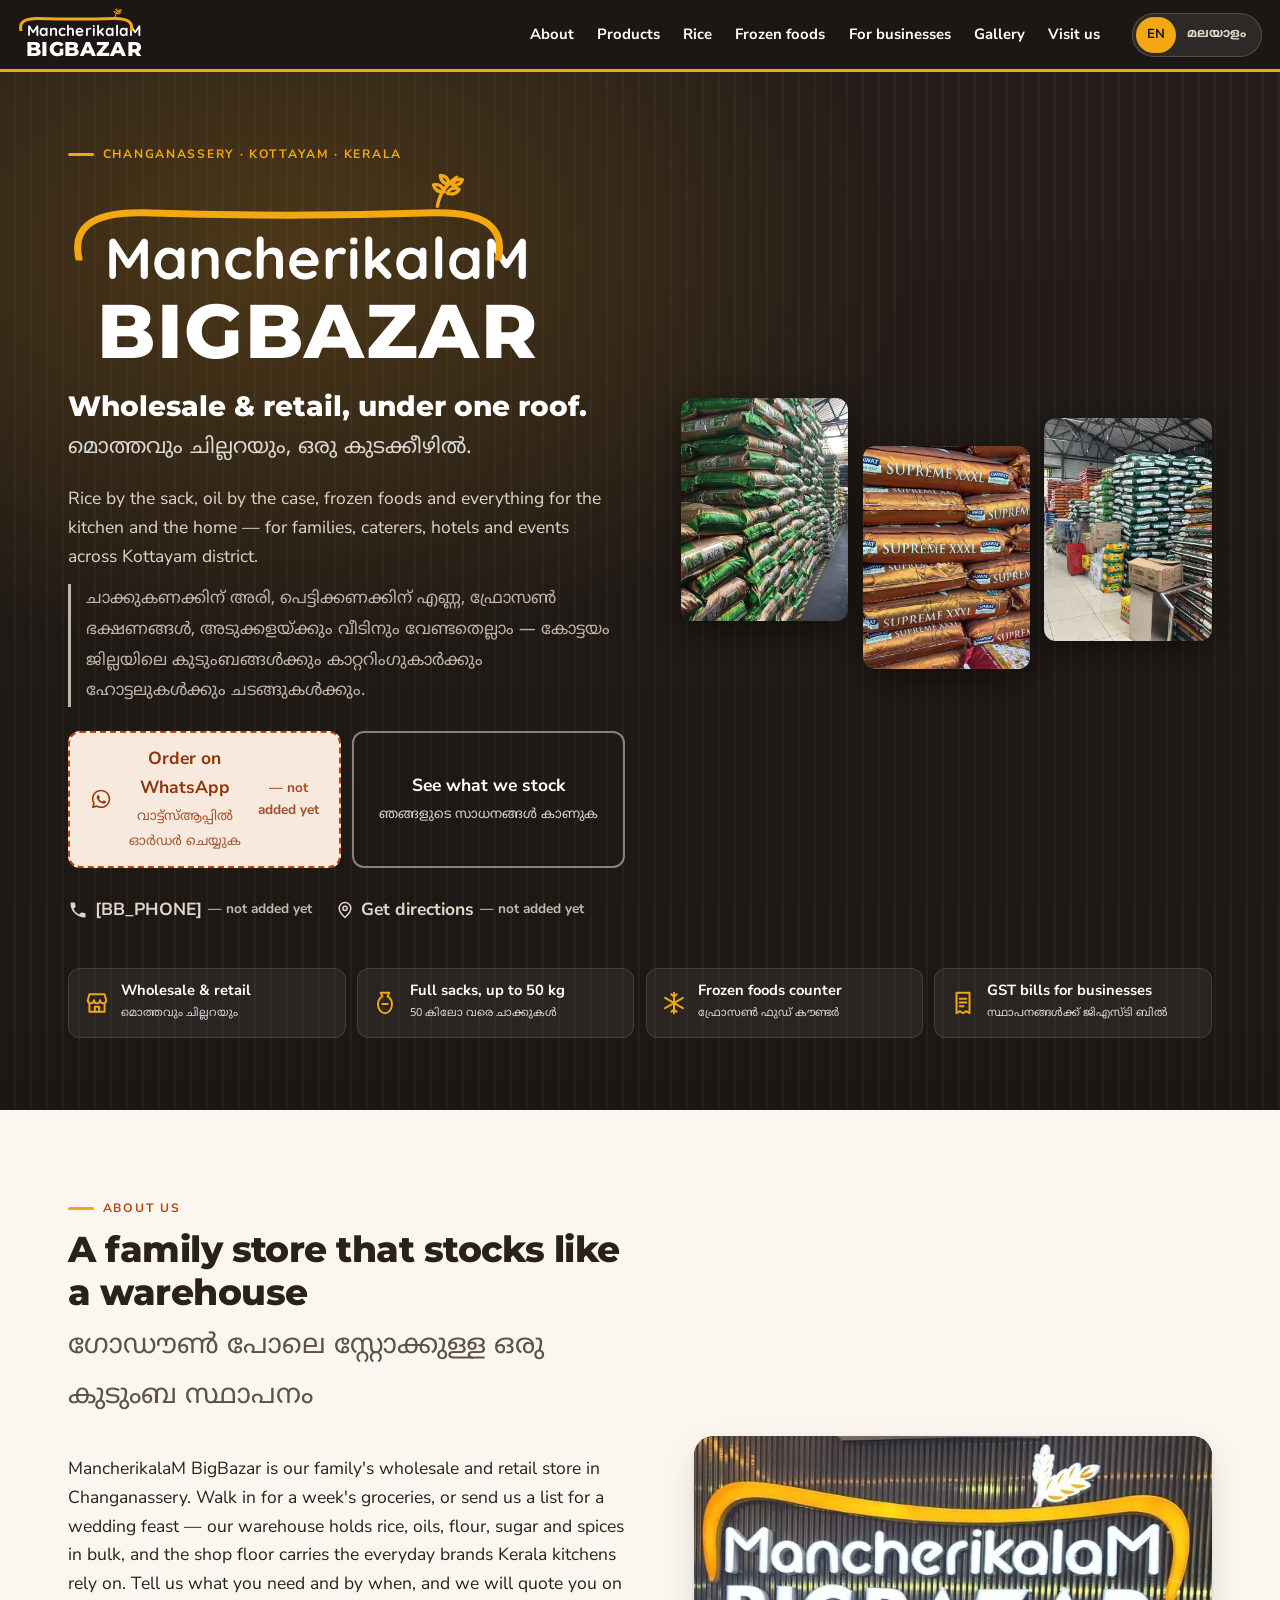
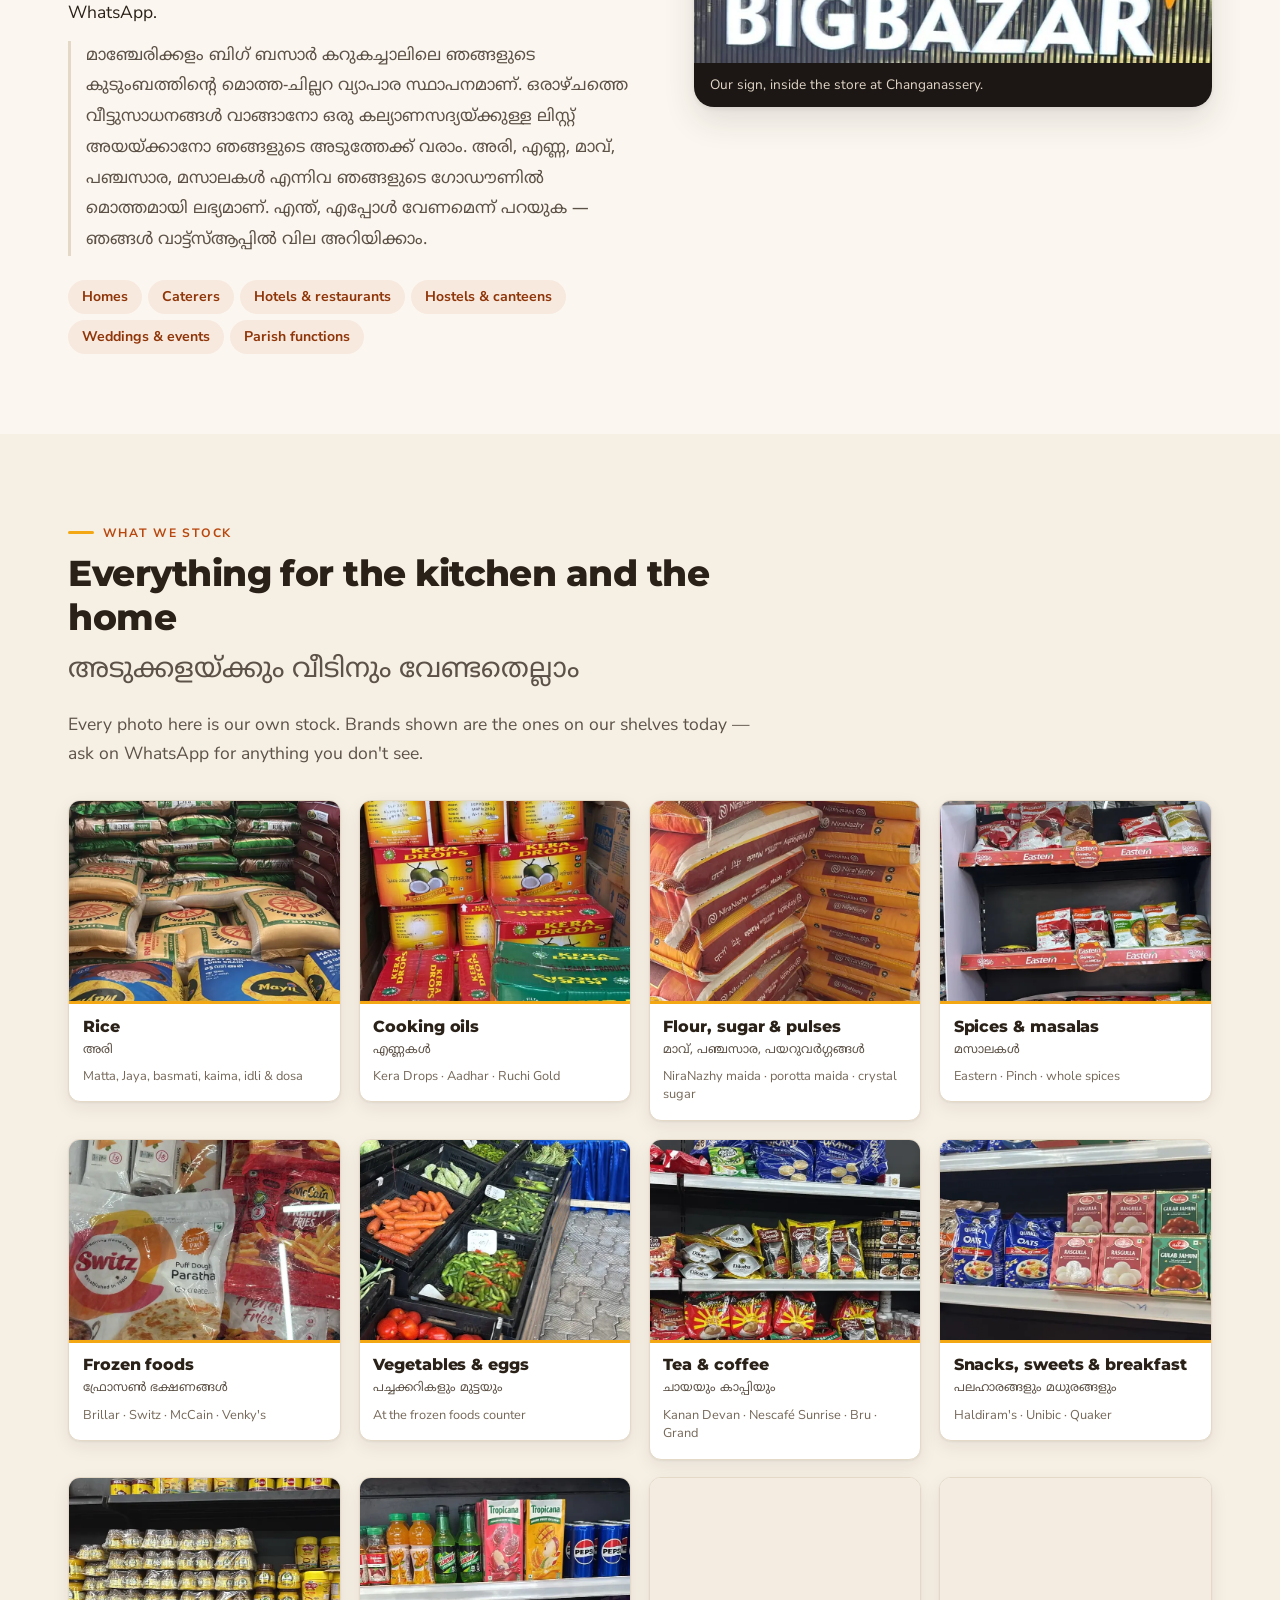
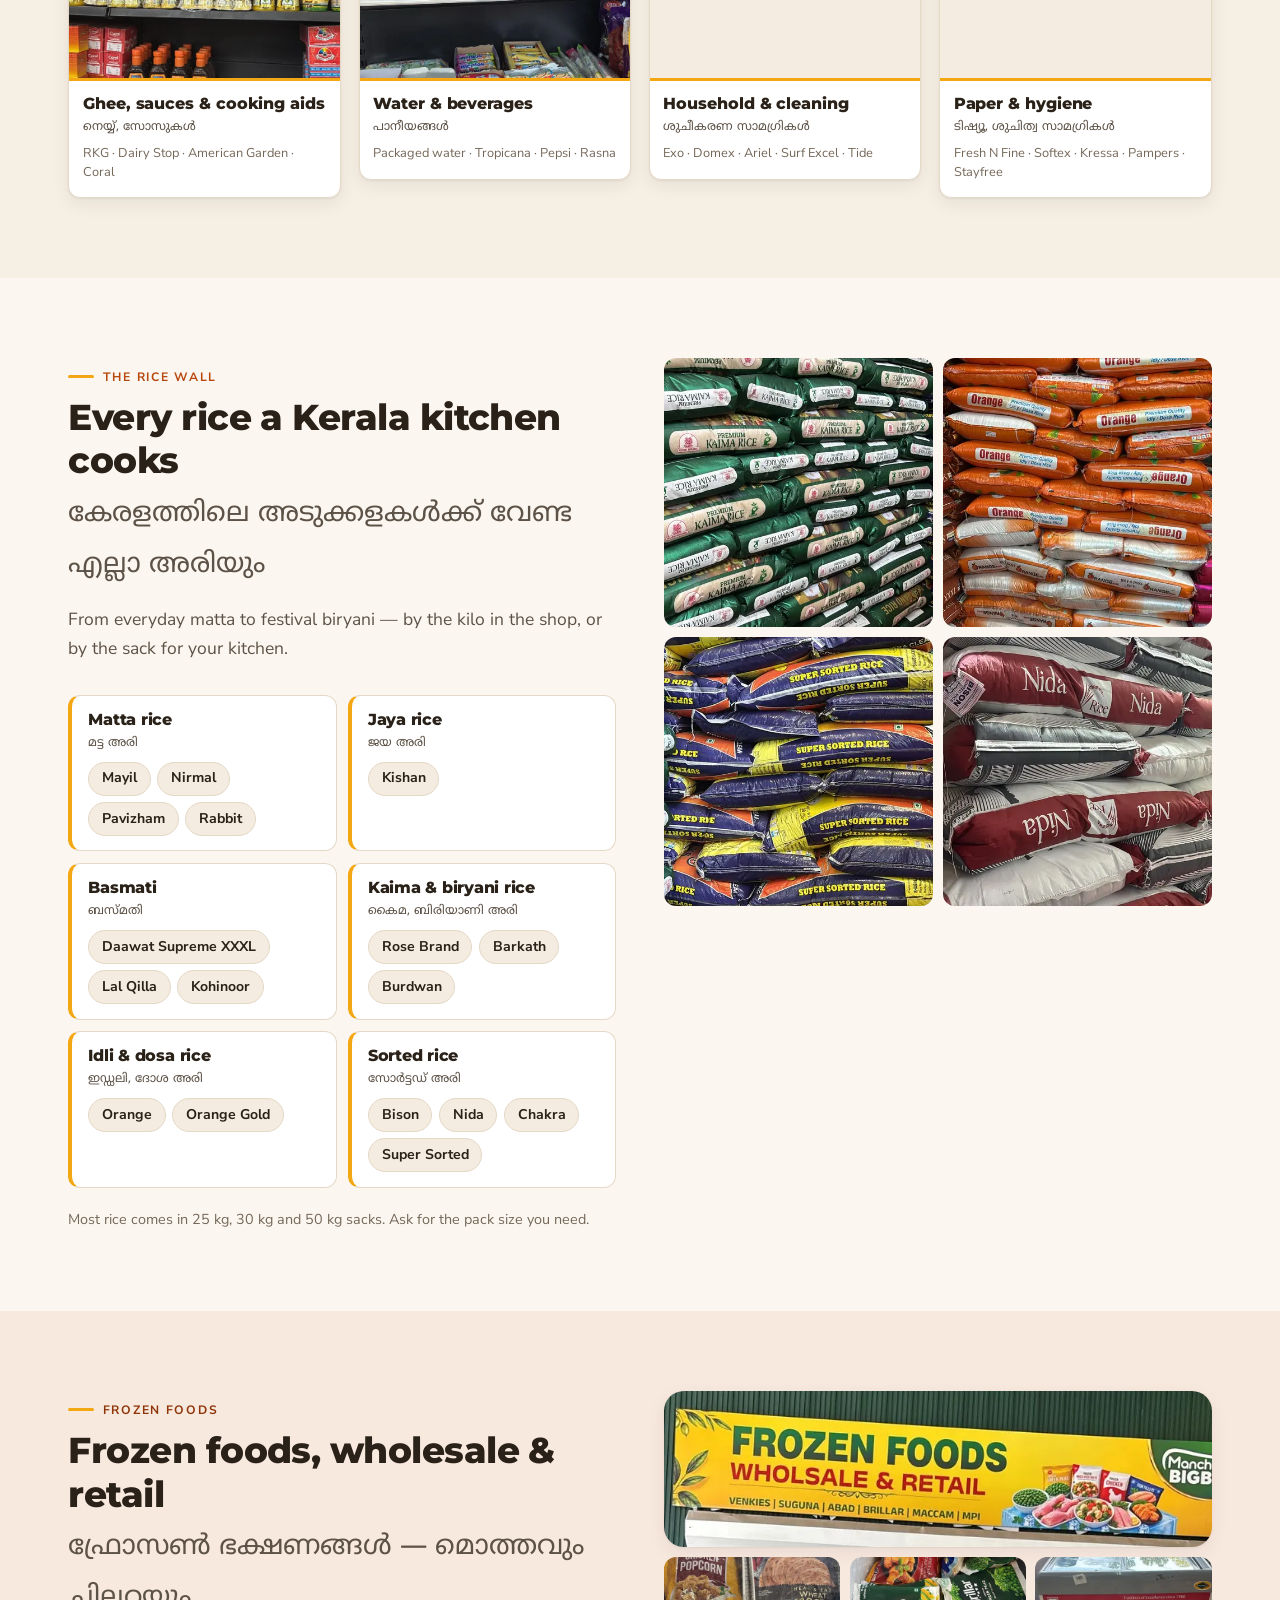
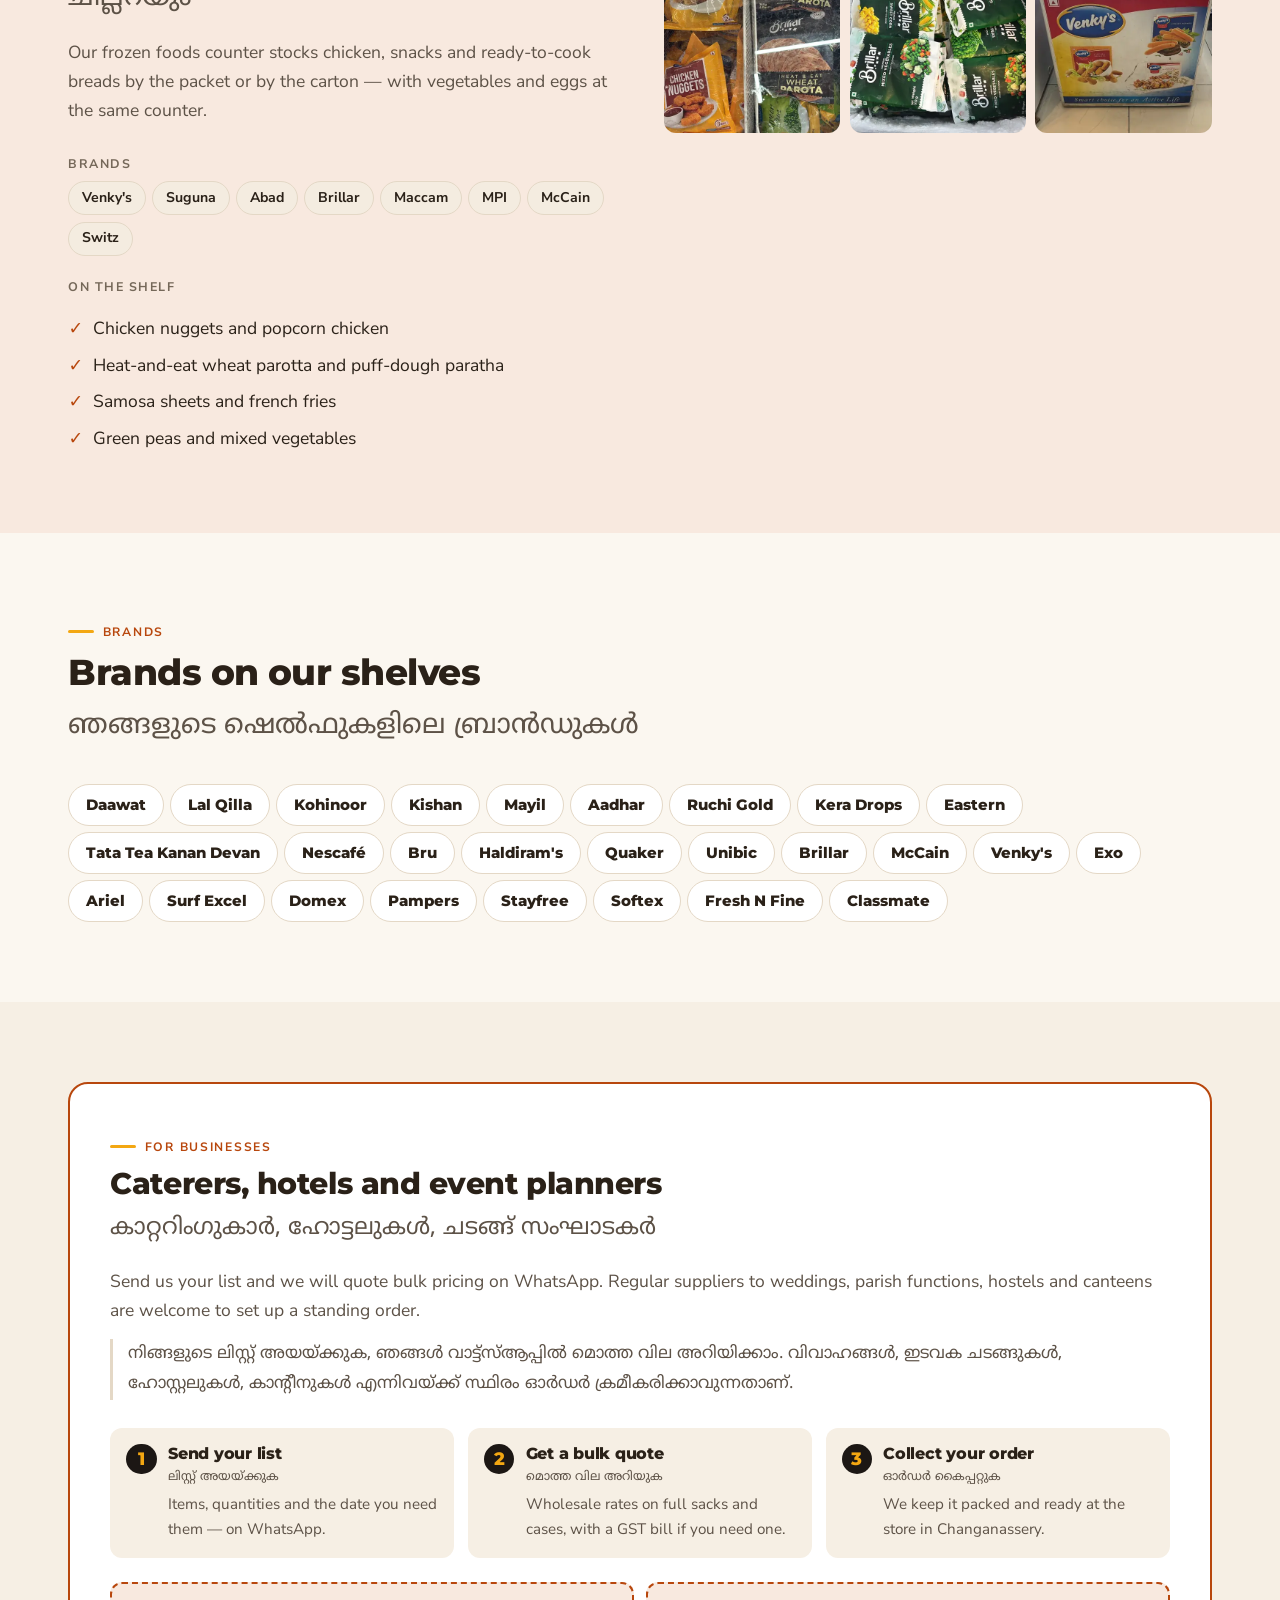
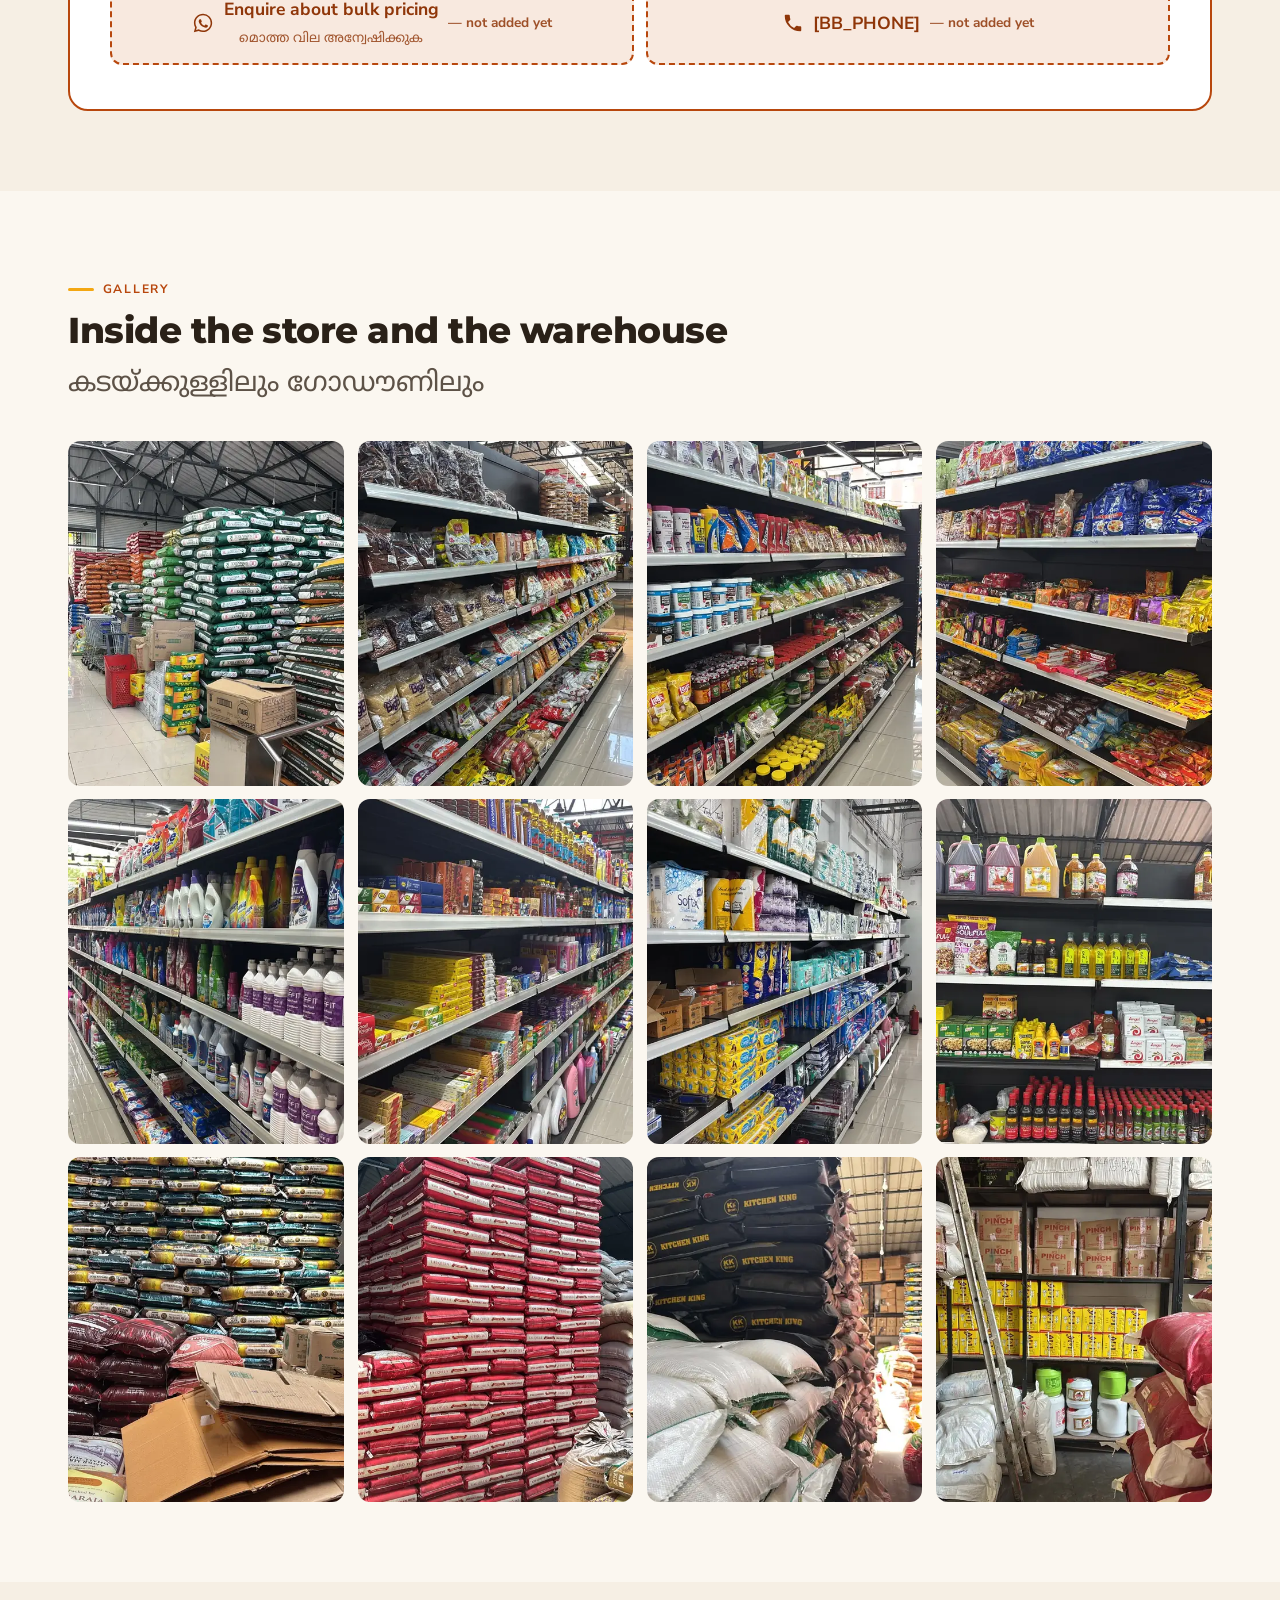
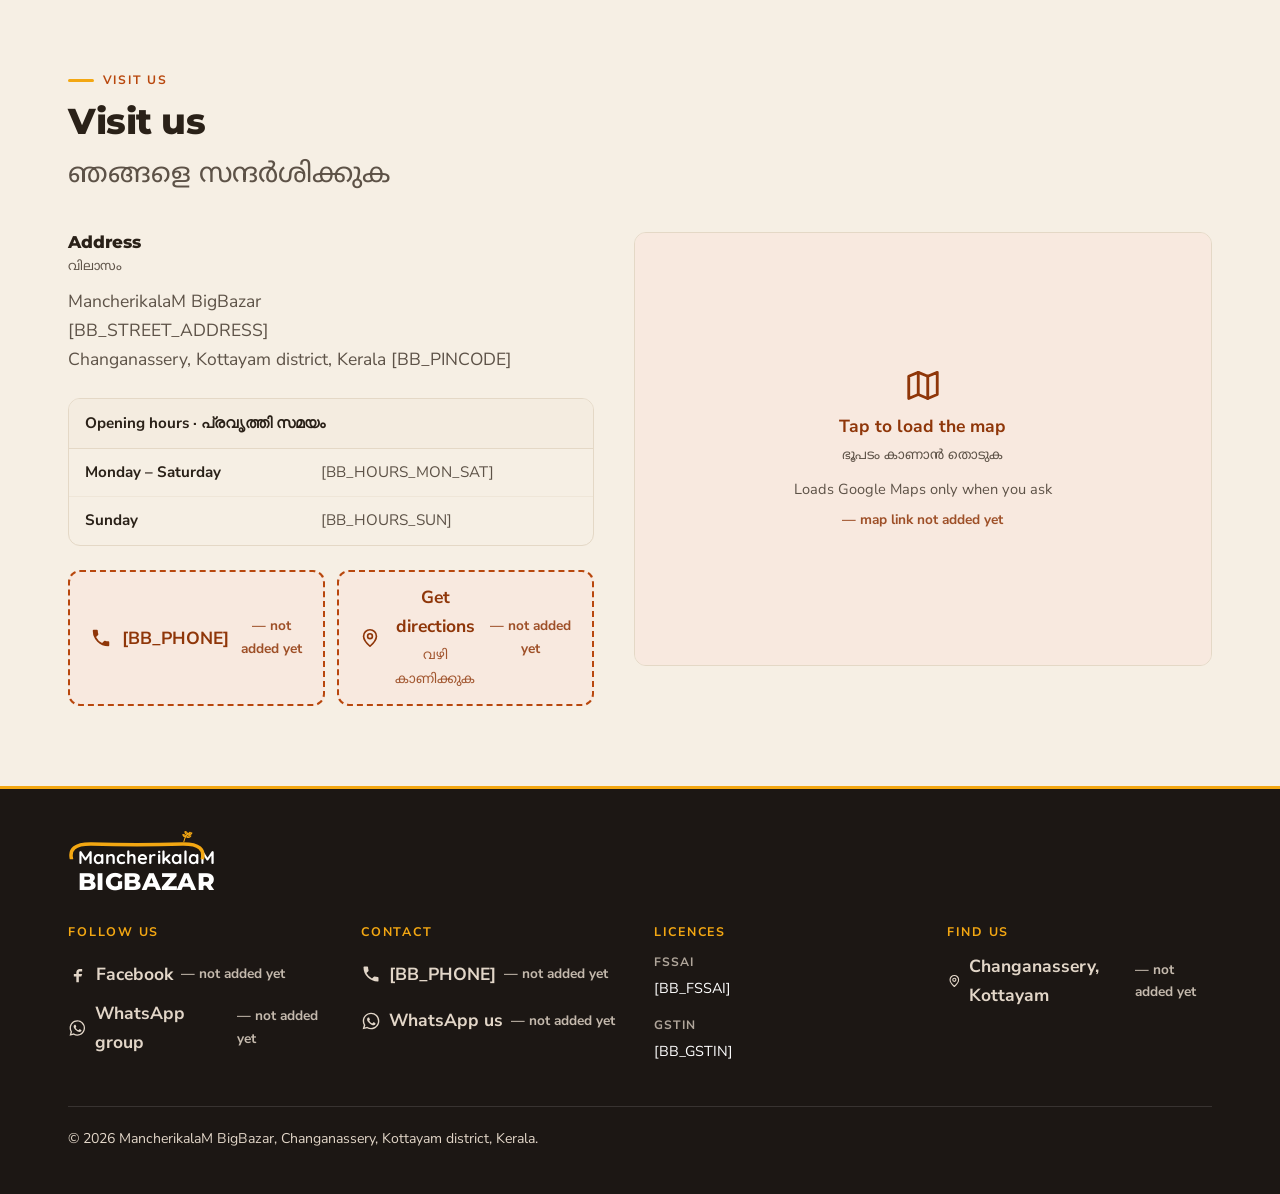
==== commit 0d772cfd: "Move the shop's town from Karukachal to Changanassery The store is near SB College, Changanassery (P" ====
--- a/index.html
+++ b/index.html
@@ -5,9 +5,9 @@
   <meta charset="UTF-8">
   <meta name="viewport" content="width=device-width, initial-scale=1">
 
-  <title>MancherikalaM BigBazar — wholesale &amp; retail, Karukachal, Kottayam</title>
+  <title>MancherikalaM BigBazar — wholesale &amp; retail, Changanassery, Kottayam</title>
   <meta name="description"
-    content="MancherikalaM BigBazar in Karukachal, Kottayam district, Kerala. Wholesale and retail rice, oils, flour, spices, frozen foods and household goods for homes, caterers, hotels and events. Order on WhatsApp.">
+    content="MancherikalaM BigBazar in Changanassery, Kottayam district, Kerala. Wholesale and retail rice, oils, flour, spices, frozen foods and household goods for homes, caterers, hotels and events. Order on WhatsApp.">
 
   <link rel="canonical" href="https://mancherikalam.com/">
 
@@ -15,9 +15,9 @@
   <meta property="og:site_name" content="MancherikalaM BigBazar">
   <meta property="og:locale" content="en_IN">
   <meta property="og:locale:alternate" content="ml_IN">
-  <meta property="og:title" content="MancherikalaM BigBazar — wholesale &amp; retail, Karukachal">
+  <meta property="og:title" content="MancherikalaM BigBazar — wholesale &amp; retail, Changanassery">
   <meta property="og:description"
-    content="Rice by the sack, oils by the case, frozen foods and everyday groceries — wholesale and retail in Karukachal, Kottayam.">
+    content="Rice by the sack, oils by the case, frozen foods and everyday groceries — wholesale and retail in Changanassery, Kottayam.">
   <meta property="og:url" content="https://mancherikalam.com/">
   <meta property="og:image" content="https://mancherikalam.com/assets/img/og-image.jpg">
   <meta property="og:image:width" content="1200">
@@ -26,9 +26,9 @@
     content="The lit MancherikalaM BigBazar sign beside stacks of rice sacks in the warehouse">
 
   <meta name="twitter:card" content="summary_large_image">
-  <meta name="twitter:title" content="MancherikalaM BigBazar — Karukachal, Kottayam">
+  <meta name="twitter:title" content="MancherikalaM BigBazar — Changanassery, Kottayam">
   <meta name="twitter:description"
-    content="Wholesale and retail groceries, rice, oils and frozen foods in Karukachal, Kottayam district, Kerala.">
+    content="Wholesale and retail groceries, rice, oils and frozen foods in Changanassery, Kottayam district, Kerala.">
   <meta name="twitter:image" content="https://mancherikalam.com/assets/img/og-image.jpg">
 
   <meta name="theme-color" content="#1c1714">
@@ -74,13 +74,13 @@
     "url": "https://mancherikalam.com/",
     "image": "https://mancherikalam.com/assets/img/og-image.jpg",
     "logo": "https://mancherikalam.com/assets/img/apple-touch-icon.png",
-    "description": "Wholesale and retail store in Karukachal, Kottayam district, Kerala: rice by the sack, cooking oils, flour, sugar, spices, frozen foods, household and hygiene goods for homes, caterers, hotels, hostels and events.",
+    "description": "Wholesale and retail store in Changanassery, Kottayam district, Kerala: rice by the sack, cooking oils, flour, sugar, spices, frozen foods, household and hygiene goods for homes, caterers, hotels, hostels and events.",
     "telephone": "[BB_PHONE]",
     "currenciesAccepted": "INR",
     "address": {
       "@type": "PostalAddress",
       "streetAddress": "[BB_STREET_ADDRESS]",
-      "addressLocality": "Karukachal",
+      "addressLocality": "Changanassery",
       "addressRegion": "Kerala",
       "postalCode": "[BB_PINCODE]",
       "addressCountry": "IN"
@@ -221,7 +221,7 @@
       <div class="shell">
         <div class="hero-inner">
           <div class="hero-text">
-            <p class="eyebrow">Karukachal · Kottayam · Kerala</p>
+            <p class="eyebrow">Changanassery · Kottayam · Kerala</p>
 
             <h1 id="hero-head" class="hero-sign">
               <span class="wordmark">
@@ -344,7 +344,7 @@
 
           <div class="bi bi--prose">
             <p class="bi-en">MancherikalaM BigBazar is our family's wholesale and retail
-              store in Karukachal. Walk in for a week's groceries, or send us a list for a
+              store in Changanassery. Walk in for a week's groceries, or send us a list for a
               wedding feast — our warehouse holds rice, oils, flour, sugar and spices in
               bulk, and the shop floor carries the everyday brands Kerala kitchens rely on.
               Tell us what you need and by when, and we will quote you on WhatsApp.</p>
@@ -370,7 +370,7 @@
         <figure class="about-sign">
           <img src="assets/img/sign.webp" width="650" height="284" loading="lazy" decoding="async"
             alt="The lit MancherikalaM BigBazar sign — white letters under a golden arc, on a dark slatted wall">
-          <figcaption>Our sign, inside the store at Karukachal.</figcaption>
+          <figcaption>Our sign, inside the store at Changanassery.</figcaption>
         </figure>
       </div>
     </section>
@@ -810,7 +810,7 @@
                 <!-- TODO: verify Malayalam -->
                 <span class="bi-ml" lang="ml">ഓർഡർ കൈപ്പറ്റുക</span>
               </h3>
-              <p>We keep it packed and ready at the store in Karukachal.</p>
+              <p>We keep it packed and ready at the store in Changanassery.</p>
             </li>
           </ol>
 
@@ -908,7 +908,7 @@
                 <!-- TODO: verify Malayalam -->
                 <span class="bi-ml" lang="ml">വിലാസം</span>
               </h3>
-              <address class="address">MancherikalaM BigBazar<br>[BB_STREET_ADDRESS]<br>Karukachal,
+              <address class="address">MancherikalaM BigBazar<br>[BB_STREET_ADDRESS]<br>Changanassery,
                 Kottayam district, Kerala [BB_PINCODE]</address>
             </div>
 
@@ -948,7 +948,7 @@
 
           <div class="map">
             <button class="map-load" type="button" data-map
-              data-map-title="Map showing MancherikalaM BigBazar, Karukachal">
+              data-map-title="Map showing MancherikalaM BigBazar, Changanassery">
               <svg aria-hidden="true" focusable="false"><use href="#i-map" /></svg>
               <span class="bi">
                 <span class="bi-en">Tap to load the map</span>
@@ -1019,13 +1019,13 @@
           <div class="footer-links">
             <a data-directions href="#visit">
               <svg width="20" height="20" aria-hidden="true" focusable="false"><use href="#i-pin" /></svg>
-              Karukachal, Kottayam
+              Changanassery, Kottayam
             </a>
           </div>
         </div>
       </div>
 
-      <p class="copyright">© <span id="year">2026</span> MancherikalaM BigBazar, Karukachal,
+      <p class="copyright">© <span id="year">2026</span> MancherikalaM BigBazar, Changanassery,
         Kottayam district, Kerala.</p>
     </div>
   </footer>
--- a/assets/css/styles.css
+++ b/assets/css/styles.css
@@ -1,7 +1,7 @@
 @charset "UTF-8";
 
 /* ============================================================
-   MancherikalaM BigBazar — wholesale & retail, Karukachal
+   MancherikalaM BigBazar — wholesale & retail, Changanassery
    Direction: the shop's own lit sign. A dark slatted wall, a
    golden arc, white geometric lettering — set against a warm
    paper page for everything below the hero. Generous tap
